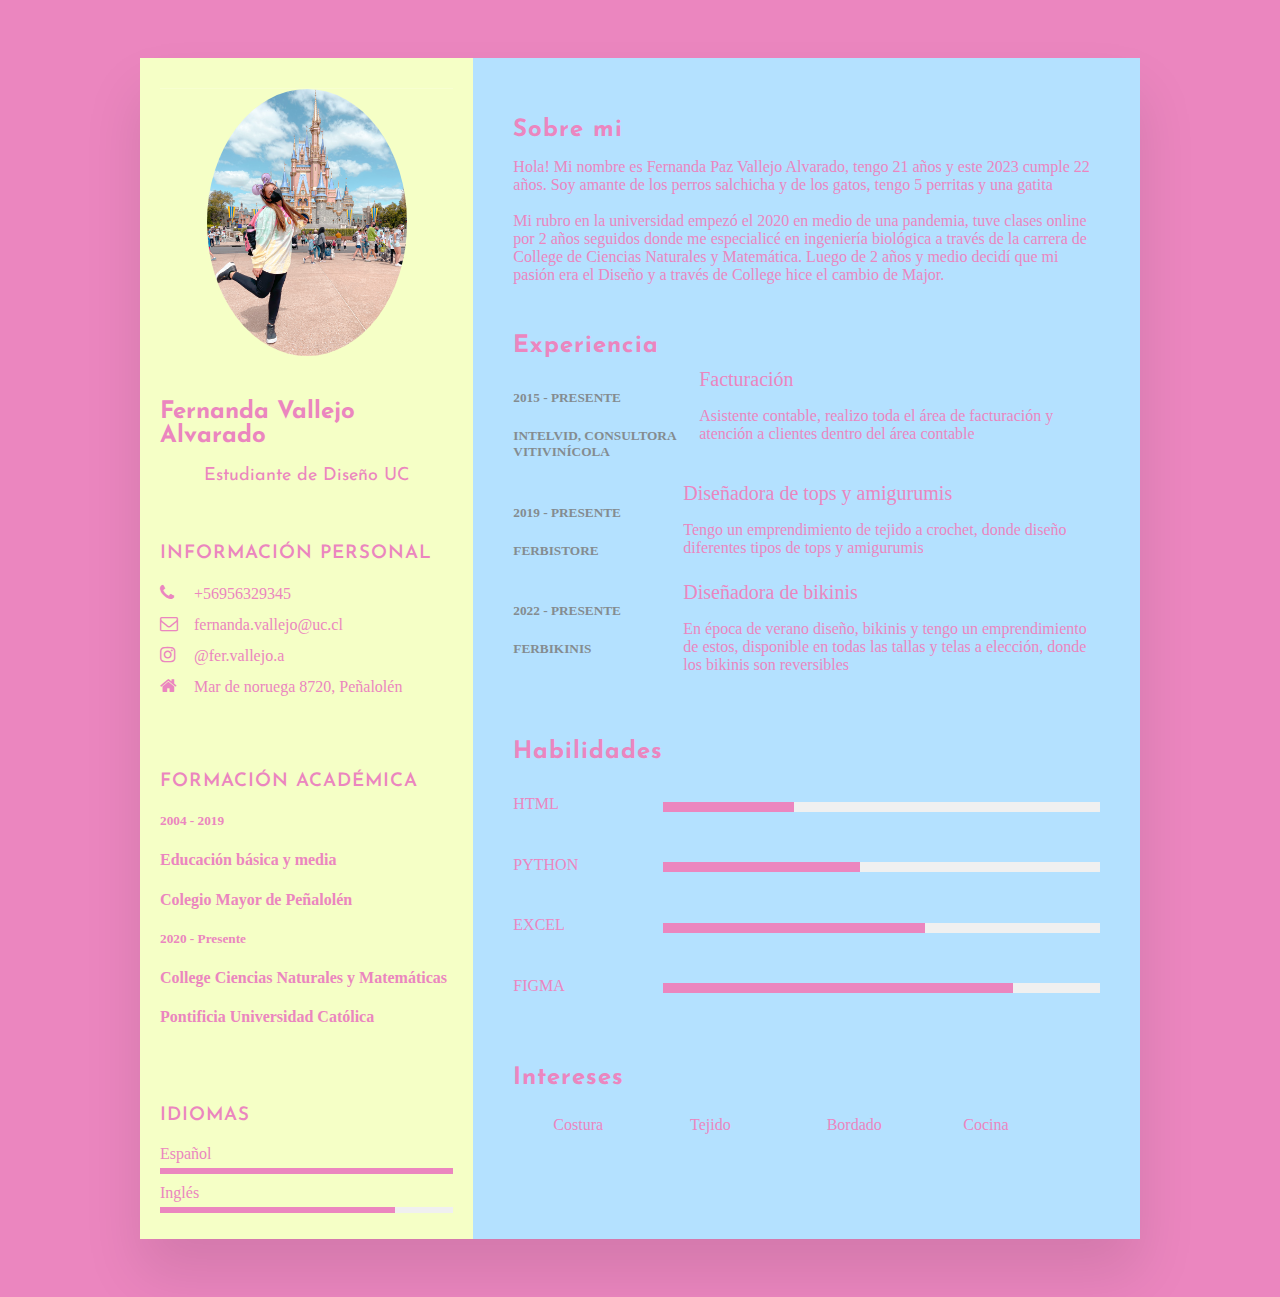
==== index.html @ d12e247d "mi primer commit" ====
<!-- Citas: https://www.youtube.com/watch?v=hnjHCmaUVPg
    https://blog.hubspot.com/website/comment-out-in-html#:~:text=To%20leave%20a%20comment%20in,to%20ignore%20anything%20between%20them.
    https://fonts.google.com/specimen/Coming+Soon?query=open
    https://fontawesome.com/v4/icons/
    https://cdnjs.com/libraries/font-awesome -->


<!DOCTYPE html>
<html>

<head>
    <meta charset="utf-8">
    <meta name="viewport" content="width=device-width, initial-scale=1">
    <title>¿Quién soy?</title>
    <link rel="stylesheet" type="text/css" href="./style.css">
    <link rel="stylesheet" href="https://cdnjs.cloudflare.com/ajax/libs/font-awesome/4.7.0/css/font-awesome.css" integrity="sha512-5A8nwdMOWrSz20fDsjczgUidUBR8liPYU+WymTZP1lmY9G6Oc7HlZv156XqnsgNUzTyMefFTcsFH/tnJE/+xBg==" crossorigin="anonymous" referrerpolicy="no-referrer" />
</head>

<body class="font_texts">
    <div class="container">
        <div class="left_side">
            <div class="profileText"></div>
            <div class="imgBx">
                <img class="photo" src="imagenes/Ferbi.jpeg">
            </div>
            <h2 class="font_titles">Fernanda Vallejo Alvarado</h2>
            <div class="subtitle">
                <span class="font_titles">Estudiante de Diseño UC</span>
            </div>
            <div class="contactInfo">
                <h3 class="font_titles title">Información personal</h3>
                <ul>
                    <li>
                        <span class="icon"><i class="fa fa-phone" aria-hidden="true"></i></span>
                        <span class="text">+56956329345</span>
                    </li>
                    <li>
                        <span class="icon"><i class="fa fa-envelope-o" aria-hidden="true"></i></span>
                        <span class="text">fernanda.vallejo@uc.cl</span>
                    </li>
                    <li>
                        <span class="icon"><i class="fa fa-instagram" aria-hidden="true"></i></span>
                        <span class="text">@fer.vallejo.a</span>
                    </li>
                    <li>
                        <span class="icon"><i class="fa fa-home" aria-hidden="true"></i></span>
                        <span class="text">Mar de noruega 8720, Peñalolén</span>
                    </li>
                </ul>
            </div>
            <div class="contactInfo education">
                <h3 class="font_titles title">Formación Académica</h3>
                <ul>
                    <li>
                        <h5>2004 - 2019</h5>
                        <h4>Educación básica y media</h4>
                        <h4>Colegio Mayor de Peñalolén</h4>
                    </li>
                    <li>
                        <h5>2020 - Presente</h5>
                        <h4>College Ciencias Naturales y Matemáticas</h4>
                        <h4>Pontificia Universidad Católica</h4>
                    </li>
                </ul>
            </div>
            <div class="contactInfo">
                <div class="language">
                    <h3 class="font_titles title">Idiomas</h3>
                    <ul>
                        <li>
                            <span class="text">Español</span>
                            <span class="percent">
                                <div style="width: 100%;"></div>
                            </span>
                        </li>
                        <li>
                            <span class="text">Inglés</span>
                            <span class="percent">
                                <div style="width: 80%;"></div>
                            </span>
                        </li>
                    </ul>
                </div>
            </div>
        </div>
        <div class="right_side">
            <div class="about">
                <h2 class="font_titles title2">Sobre mi</h2>
                <p>Hola! Mi nombre es Fernanda Paz Vallejo Alvarado, tengo 21 años y este 2023 cumple 22 años. Soy amante de los perros salchicha y de los gatos, tengo 5 perritas y una gatita<br></br>Mi rubro en la universidad empezó el 2020 en medio de una pandemia, tuve clases online por 2 años seguidos donde me especialicé en ingeniería biológica a través de la carrera de College de Ciencias Naturales y Matemática. Luego de 2 años y medio decidí que mi pasión era el Diseño y a través de College hice el cambio de Major.</p>
            </div>
            <div class="about">
                <h2 class="font_titles title2">Experiencia</h2>
                <div class="box">
                    <div class="year_company">
                        <h5> 2015 - presente </h5>
                        <h5>Intelvid, Consultora Vitivinícola</h5>
                    </div>
                    <div class="text">
                        <span class="design_title">Facturación</span>
                        <p>Asistente contable, realizo toda el área de facturación y atención a clientes dentro del área contable</p>
                    </div>
                </div>
                <div class="box">
                    <div class="year_company">
                        <h5> 2019 - presente </h5>
                        <h5>Ferbistore</h5>
                    </div>
                    <div class="text">
                        <span class="design_title">Diseñadora de tops y amigurumis</span>
                        <p>Tengo un emprendimiento de tejido a crochet, donde diseño diferentes tipos de tops y amigurumis</p>
                    </div>
                </div>
                <div class="box">
                    <div class="year_company">
                        <h5> 2022 - presente </h5>
                        <h5>Ferbikinis</h5>
                    </div>
                    <div class="text">
                        <span class="design_title">Diseñadora de bikinis</span>
                        <p>En época de verano diseño, bikinis y tengo un emprendimiento de estos, disponible en todas las tallas y telas a elección, donde los bikinis son reversibles</p>
                    </div>
                </div>
            </div>
            <div class="about skills">
                <h2 class="font_titles title2">Habilidades</h2>
                <div class="box">
                    <h4>HTML</h4>
                    <div class="percent">
                        <div style="width: 30%;"></div>
                    </div>
                </div>
                <div class="box">
                    <h4>Python</h4>
                    <div class="percent">
                        <div style="width: 45%;"></div>
                    </div>
                </div>
                <div class="box">
                    <h4>Excel</h4>
                    <div class="percent">
                        <div style="width: 60%;"></div>
                    </div>
                </div>
                <div class="box">
                    <h4>Figma</h4>
                    <div class="percent">
                        <div style="width: 80%;"></div>
                    </div>
                </div>
            </div>
            <div class="about interest">
                <h2 class="font_titles title2">Intereses</h2>
                <ul>
                    <li>Costura</li>
                    <li>Tejido</li>
                    <li>Bordado</li>
                    <li>Cocina</li>
                </ul>
            </div>
        </div>
    </div>
</body>

</html>
---- style.css ----
@import url('https://fonts.googleapis.com/css2?family=Coming+Soon&family=Josefin+Sans&display=swap');


.about {
    margin-bottom: 50px;
}

.about .box {
    display: flex;
    flex-direction: row;
    margin: 20 px 0;
}

.about .box .year_company {
    min-width: 150px;
    margin-right: 20px;
}

.about .box .year_company h4 {
    text-transform: uppercase;
    color: #848c90;
    font-size: 16px;
}

.about .box .year_company h5 {
    text-transform: uppercase;
    color: #848c90;
    font-weight: 600;
}

.about:last-child {
    margin-bottom: 0;
}


body {

    background-color: #EB86BF;
    display: flex;
    justify-content: center;
    align-items: center;
    min-height: 100vh;
}


.contactInfo {
    padding-top: 40px;
    color:#EB86BF
}

.contactInfo ul {
    padding-left: 0;
}

.contactInfo ul {
    position: relative;
}

.contactInfo ul li {
    position: relative;
    list-style: none;
    margin: 10px 0;
    cursor: pointer;
}

.contactInfo ul li .icon {
    display: inline-block;
    width: 30px;
    font-size: 18px;
    color: #EB86BF;
}

.contactInfo ul li span {
    color: #EB86BF;
    font-weight: 300;
}

.contactInfo .education li {
    margin-bottom: 15px;
}

.contactInfo .education h5 {
    color: #EB86BF;
    font-weight: 500;
}

.contactInfo .education h4:nth-child(2) {
    color: #EB86BF;
    font-weight: 500;
}

.contactInfo .education h4 {
    color: #EB86BF;
    font-weight: 300;
}

.contactInfo .language .percent {
    position: relative;
    width: 100%;
    height: 6px;
    background: #f0f0f0;
    display: block;
    margin-top: 5px;
}

.contactInfo .language .percent div {
    position: absolute;
    top: 0;
    left: 0;
    height: 100%;
    background: #EB86BF;
}

.container {

    position: relative;
    width: 100%;
    max-width: 1000px;
    min-height: 1000px;
    background: #f5ffc6;
    margin: 50px;
    display: grid;
    grid-template-columns: 1fr 2fr;
    box-shadow: 0 35px 55px rgba(0, 0, 0, 0.1);

}

.container .left_side {

    position: relative;
    background: #f5ffc6;
    padding: 10px 20px;

}

.container .right_side {

    position: relative;
    background: #b4e1ff;
    padding: 40px;
}

.design_title {
    font-size: 20px;
    color: #EB86BF;
}

.font_titles {
    box-sizing: border-box;
    font-family: 'Josefin Sans', sans-serif;
    color: #EB86BF;
}

.font_texts {
    font-family: 'Coming Soon', cursive;
}


.imgBx {
    text-align: center;
    padding-bottom: 20px;
}

.interest ul {
    display: grid;
    grid-template-columns: repeat(4, 1fr);
}

.interest ul li {
    list-style: none;
    color: #EB86BF;
    font-weight: 500;
    margin: 10px 0;

}




p {
    color: #EB86BF;
}


.photo {
    width: 200px;
    border-radius: 50%;
}

.profileText {
    position: relative;
    display: flex;
    flex-direction: column;
    align-items: center;
    padding-bottom: 20px;
    border-bottom: 1px solid rgba(255, 255, 255, 0.2);
}


.skills .box {
    position: relative;
    width: 100%;
    display: grid;
    grid-template-columns: 150px 1fr;
    justify-content: center;
    align-items: center;
}

.skills .box h4 {
    text-transform: uppercase;
    color: #EB86BF;
    font-weight: 500;
}

.skills .box .percent {
    position: relative;
    width: 100%;
    height: 10px;
    background: #f0f0f0;
    display: block;
    margin-top: 5px;
}


.skills .box .percent div {
    position: absolute;
    top: 0;
    left: 0;
    height: 100%;
    background: #EB86BF;

}

.subtitle {
    font-size: 18px;
    display: flex;
    align-items: center;
    justify-content: center;
}


.title {
    color: #EB86BF;
    text-transform: uppercase;
    font-weight: 600;
    letter-spacing: 1px;
    margin-bottom: 20px;
}

.title2 {
    color: #EB86BF;
    text.transform: uppercase;
    letter-spacing: 1px;
    margin-bottom: 10px;
}



@media (max-width:1000px) {
    .container {
        margin: 10px;
        grid-template-columns: repeat(1, 1fr);
    }

    .interest ul {
        grid-template-columns: repeat(2, 1fr);
    }
}


@media(max-width:600px) {
    .about .box {
        flex-direction: column;
    }

    .about .box .year_company {
        margin-bottom: 5px;
    }

    .interest ul {
        grid-template-columns: repeat(1, 1fr);
    }

    .skills .box {
        grid-template-columns: repeat(1, 1fr);
    }
}
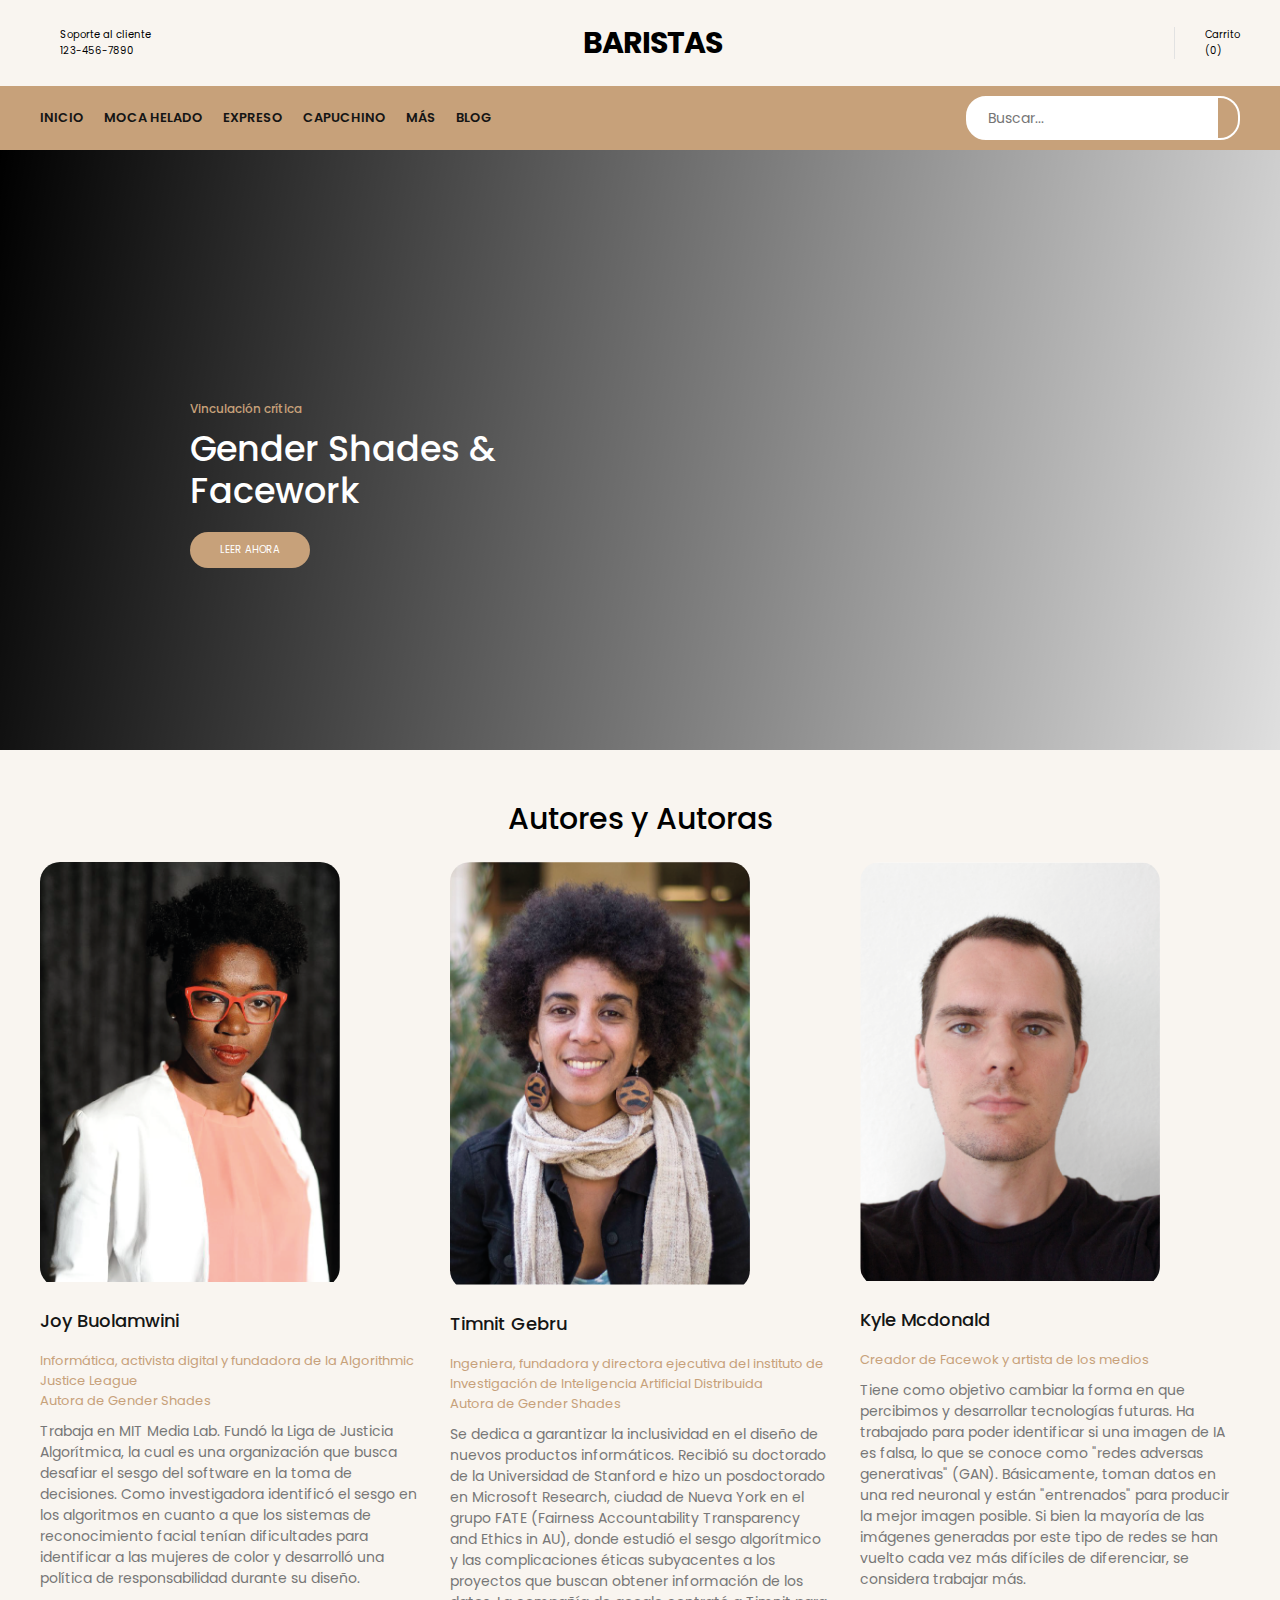
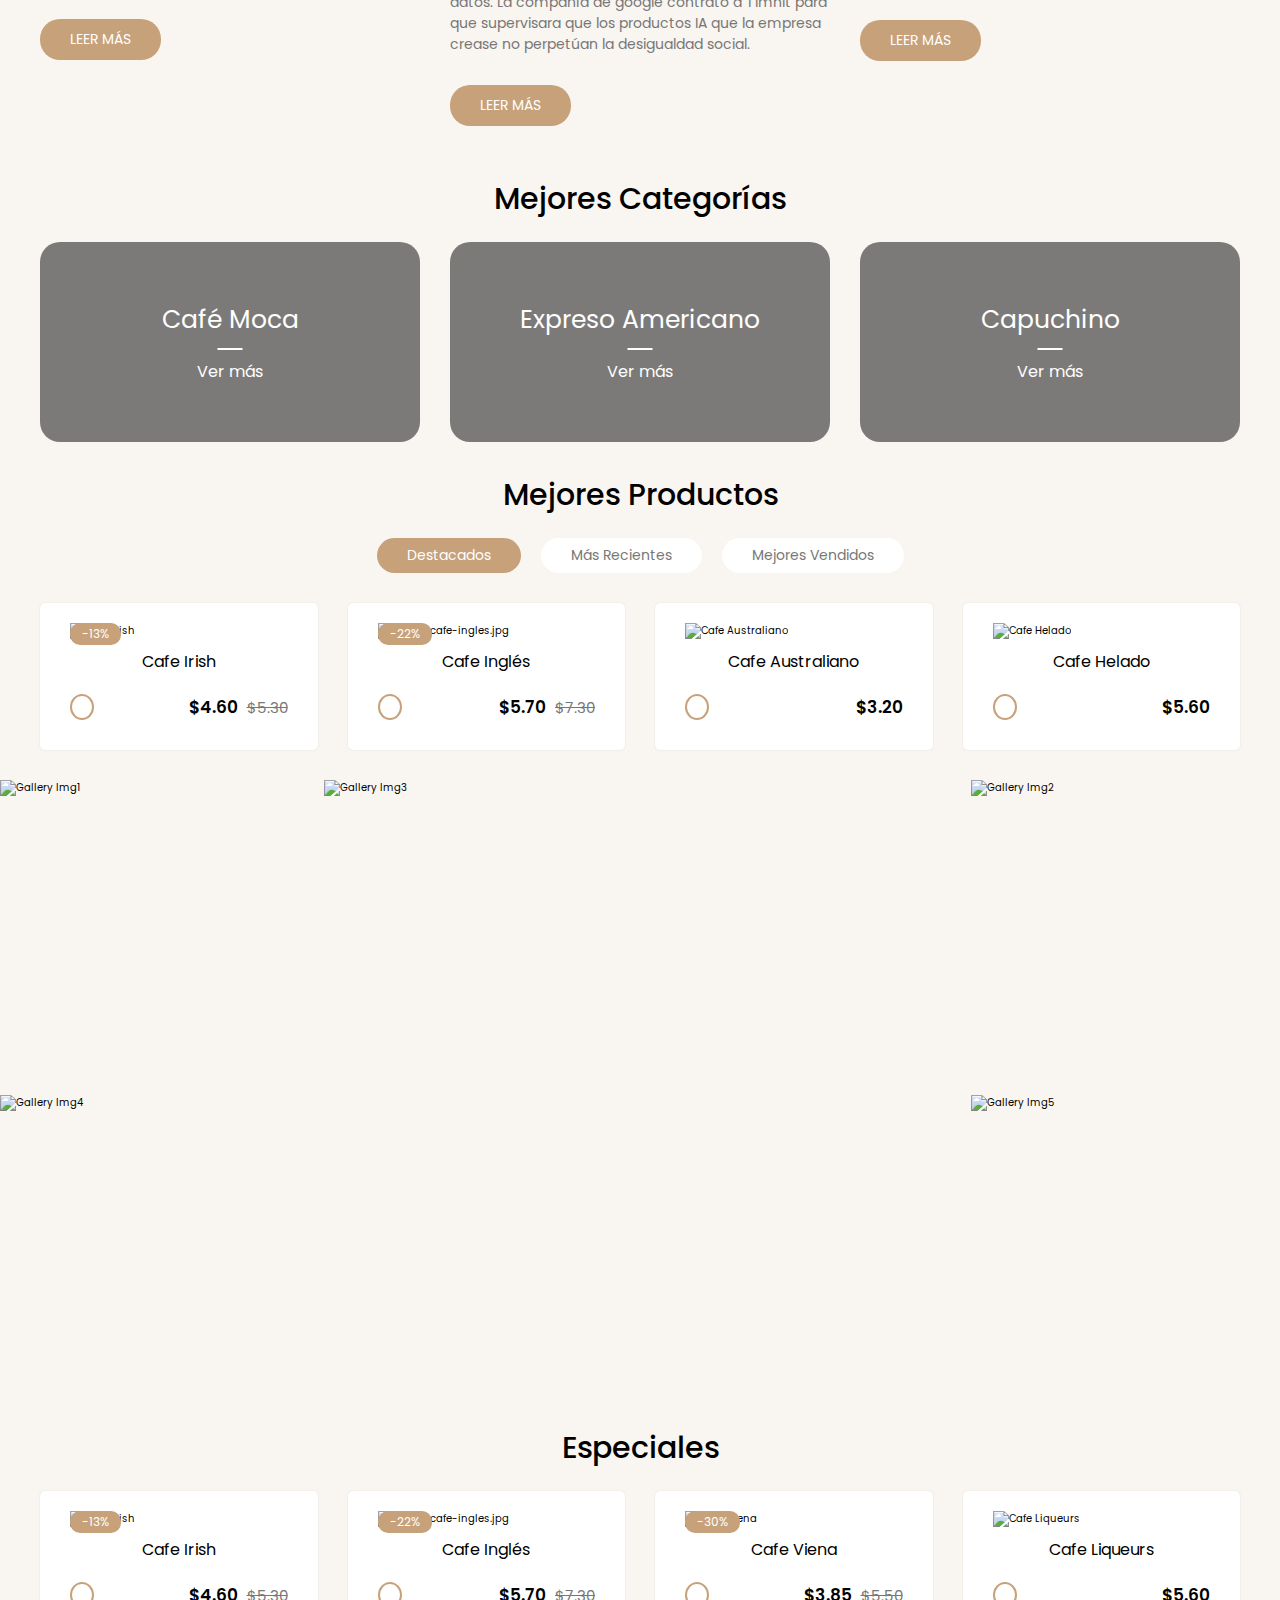
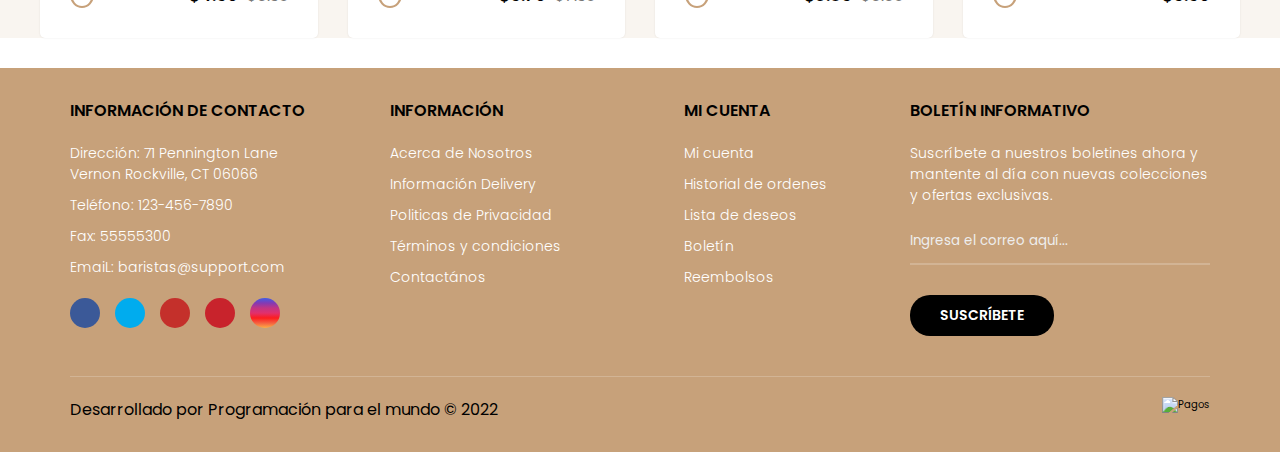
==== commit 6b54067c: "Cambios en el main y agregamos autores y autoras" ====
--- a/index.html
+++ b/index.html
@@ -1,164 +1,555 @@
-<!-- Citas: https://www.youtube.com/watch?v=hnjHCmaUVPg
-    https://blog.hubspot.com/website/comment-out-in-html#:~:text=To%20leave%20a%20comment%20in,to%20ignore%20anything%20between%20them.
-    https://fonts.google.com/specimen/Coming+Soon?query=open
-    https://fontawesome.com/v4/icons/
-    https://cdnjs.com/libraries/font-awesome -->
-
-
 <!DOCTYPE html>
-<html>
-
-<head>
-    <meta charset="utf-8">
-    <meta name="viewport" content="width=device-width, initial-scale=1">
-    <title>¿Quién soy?</title>
-    <link rel="stylesheet" type="text/css" href="./style.css">
-    <link rel="stylesheet" href="https://cdnjs.cloudflare.com/ajax/libs/font-awesome/4.7.0/css/font-awesome.css" integrity="sha512-5A8nwdMOWrSz20fDsjczgUidUBR8liPYU+WymTZP1lmY9G6Oc7HlZv156XqnsgNUzTyMefFTcsFH/tnJE/+xBg==" crossorigin="anonymous" referrerpolicy="no-referrer" />
-</head>
-
-<body class="font_texts">
-    <div class="container">
-        <div class="left_side">
-            <div class="profileText"></div>
-            <div class="imgBx">
-                <img class="photo" src="imagenes/Ferbi.jpeg">
-            </div>
-            <h2 class="font_titles">Fernanda Vallejo Alvarado</h2>
-            <div class="subtitle">
-                <span class="font_titles">Estudiante de Diseño UC</span>
-            </div>
-            <div class="contactInfo">
-                <h3 class="font_titles title">Información personal</h3>
-                <ul>
-                    <li>
-                        <span class="icon"><i class="fa fa-phone" aria-hidden="true"></i></span>
-                        <span class="text">+56956329345</span>
-                    </li>
-                    <li>
-                        <span class="icon"><i class="fa fa-envelope-o" aria-hidden="true"></i></span>
-                        <span class="text">fernanda.vallejo@uc.cl</span>
-                    </li>
-                    <li>
-                        <span class="icon"><i class="fa fa-instagram" aria-hidden="true"></i></span>
-                        <span class="text">@fer.vallejo.a</span>
-                    </li>
-                    <li>
-                        <span class="icon"><i class="fa fa-home" aria-hidden="true"></i></span>
-                        <span class="text">Mar de noruega 8720, Peñalolén</span>
-                    </li>
-                </ul>
-            </div>
-            <div class="contactInfo education">
-                <h3 class="font_titles title">Formación Académica</h3>
-                <ul>
-                    <li>
-                        <h5>2004 - 2019</h5>
-                        <h4>Educación básica y media</h4>
-                        <h4>Colegio Mayor de Peñalolén</h4>
-                    </li>
-                    <li>
-                        <h5>2020 - Presente</h5>
-                        <h4>College Ciencias Naturales y Matemáticas</h4>
-                        <h4>Pontificia Universidad Católica</h4>
-                    </li>
-                </ul>
-            </div>
-            <div class="contactInfo">
-                <div class="language">
-                    <h3 class="font_titles title">Idiomas</h3>
-                    <ul>
-                        <li>
-                            <span class="text">Español</span>
-                            <span class="percent">
-                                <div style="width: 100%;"></div>
-                            </span>
-                        </li>
-                        <li>
-                            <span class="text">Inglés</span>
-                            <span class="percent">
-                                <div style="width: 80%;"></div>
-                            </span>
-                        </li>
-                    </ul>
-                </div>
-            </div>
-        </div>
-        <div class="right_side">
-            <div class="about">
-                <h2 class="font_titles title2">Sobre mi</h2>
-                <p>Hola! Mi nombre es Fernanda Paz Vallejo Alvarado, tengo 21 años y este 2023 cumple 22 años. Soy amante de los perros salchicha y de los gatos, tengo 5 perritas y una gatita<br></br>Mi rubro en la universidad empezó el 2020 en medio de una pandemia, tuve clases online por 2 años seguidos donde me especialicé en ingeniería biológica a través de la carrera de College de Ciencias Naturales y Matemática. Luego de 2 años y medio decidí que mi pasión era el Diseño y a través de College hice el cambio de Major.</p>
-            </div>
-            <div class="about">
-                <h2 class="font_titles title2">Experiencia</h2>
-                <div class="box">
-                    <div class="year_company">
-                        <h5> 2015 - presente </h5>
-                        <h5>Intelvid, Consultora Vitivinícola</h5>
-                    </div>
-                    <div class="text">
-                        <span class="design_title">Facturación</span>
-                        <p>Asistente contable, realizo toda el área de facturación y atención a clientes dentro del área contable</p>
-                    </div>
-                </div>
-                <div class="box">
-                    <div class="year_company">
-                        <h5> 2019 - presente </h5>
-                        <h5>Ferbistore</h5>
-                    </div>
-                    <div class="text">
-                        <span class="design_title">Diseñadora de tops y amigurumis</span>
-                        <p>Tengo un emprendimiento de tejido a crochet, donde diseño diferentes tipos de tops y amigurumis</p>
-                    </div>
-                </div>
-                <div class="box">
-                    <div class="year_company">
-                        <h5> 2022 - presente </h5>
-                        <h5>Ferbikinis</h5>
-                    </div>
-                    <div class="text">
-                        <span class="design_title">Diseñadora de bikinis</span>
-                        <p>En época de verano diseño, bikinis y tengo un emprendimiento de estos, disponible en todas las tallas y telas a elección, donde los bikinis son reversibles</p>
-                    </div>
-                </div>
-            </div>
-            <div class="about skills">
-                <h2 class="font_titles title2">Habilidades</h2>
-                <div class="box">
-                    <h4>HTML</h4>
-                    <div class="percent">
-                        <div style="width: 30%;"></div>
-                    </div>
-                </div>
-                <div class="box">
-                    <h4>Python</h4>
-                    <div class="percent">
-                        <div style="width: 45%;"></div>
-                    </div>
-                </div>
-                <div class="box">
-                    <h4>Excel</h4>
-                    <div class="percent">
-                        <div style="width: 60%;"></div>
-                    </div>
-                </div>
-                <div class="box">
-                    <h4>Figma</h4>
-                    <div class="percent">
-                        <div style="width: 80%;"></div>
-                    </div>
-                </div>
-            </div>
-            <div class="about interest">
-                <h2 class="font_titles title2">Intereses</h2>
-                <ul>
-                    <li>Costura</li>
-                    <li>Tejido</li>
-                    <li>Bordado</li>
-                    <li>Cocina</li>
-                </ul>
-            </div>
-        </div>
-    </div>
-</body>
-
+<html lang="en">
+	<head>
+		<meta charset="UTF-8" />
+		<meta http-equiv="X-UA-Compatible" content="IE=edge" />
+		<meta
+			name="viewport"
+			content="width=device-width, initial-scale=1.0"
+		/>
+		<title>Grupo 5</title>
+		<link rel="stylesheet" href="styles.css" />
+	</head>
+	<body>
+		<header>
+			<div class="container-hero">
+				<div class="container hero">
+					<div class="customer-support">
+						<i class="fa-solid fa-headset"></i>
+						<div class="content-customer-support">
+							<span class="text">Soporte al cliente</span>
+							<span class="number">123-456-7890</span>
+						</div>
+					</div>
+
+					<div class="container-logo">
+						<i class="fa-solid fa-mug-hot"></i>
+						<h1 class="logo"><a href="/">Baristas</a></h1>
+					</div>
+
+					<div class="container-user">
+						<i class="fa-solid fa-user"></i>
+						<i class="fa-solid fa-basket-shopping"></i>
+						<div class="content-shopping-cart">
+							<span class="text">Carrito</span>
+							<span class="number">(0)</span>
+						</div>
+					</div>
+				</div>
+			</div>
+
+			<div class="container-navbar">
+				<nav class="navbar container">
+					<i class="fa-solid fa-bars"></i>
+					<ul class="menu">
+						<li><a href="#">Inicio</a></li>
+						<li><a href="#">Moca Helado</a></li>
+						<li><a href="#">Expreso</a></li>
+						<li><a href="#">Capuchino</a></li>
+						<li><a href="#">Más</a></li>
+						<li><a href="#">Blog</a></li>
+					</ul>
+
+					<form class="search-form">
+						<input type="search" placeholder="Buscar..." />
+						<button class="btn-search">
+							<i class="fa-solid fa-magnifying-glass"></i>
+						</button>
+					</form>
+				</nav>
+			</div>
+		</header>
+
+		<section class="banner">
+			<div class="content-banner">
+				<p>Vinculación crítica</p>
+				<h2>Gender Shades & <br />Facework</h2>
+				<a href="#VC">Leer ahora</a>
+			</div>
+		</section>
+
+		<main class="main-content">
+<section class="container blogs">
+				<h1 class="heading-1"></br>Autores y Autoras</h1>
+
+				<div class="container-blogs">
+					<div class="card-blog">
+						<div class="container-img">
+							<img src="img/Joy.png" alt="Imagen Blog 1" />
+							<div class="button-group-blog">
+								<span>
+									<i class="fa-solid fa-magnifying-glass"></i>
+								</span>
+								<span>
+									<i class="fa-solid fa-link"></i>
+								</span>
+							</div>
+						</div>
+						<div class="content-blog">
+							<h3>Joy Buolamwini</h3>
+							<span>Informática, activista digital y fundadora de la Algorithmic Justice League<br /> Autora de Gender Shades</span>
+							<p>
+								Trabaja en MIT Media Lab. Fundó la Liga de Justicia Algorítmica, la cual es una organización que busca desafiar el sesgo del software en la toma de decisiones. Como investigadora identificó el sesgo en los algoritmos en cuanto a que los sistemas de reconocimiento facial tenían dificultades para identificar a las mujeres de color y desarrolló una política de responsabilidad durante su diseño. 
+
+							</p>
+							<div class="btn-read-more">Leer más</div>
+						</div>
+					</div>
+					<div class="card-blog">
+						<div class="container-img">
+							<img src="img/Timnit.png" alt="Imagen Blog 2" />
+							<div class="button-group-blog">
+								<span>
+									<i class="fa-solid fa-magnifying-glass"></i>
+								</span>
+								<span>
+									<i class="fa-solid fa-link"></i>
+								</span>
+							</div>
+						</div>
+						<div class="content-blog">
+							<h3>Timnit Gebru</h3>
+							<span>Ingeniera, fundadora y directora ejecutiva del instituto de Investigación de Inteligencia Artificial Distribuida<br /> Autora de Gender Shades</span>
+							<p>
+								Se dedica a garantizar la inclusividad en el diseño de nuevos productos informáticos.
+
+								Recibió su doctorado de la Universidad de Stanford e hizo un posdoctorado en Microsoft  Research, ciudad de Nueva York en el grupo FATE (Fairness Accountability Transparency and Ethics in AU), donde estudió el sesgo algorítmico y las complicaciones éticas subyacentes a los proyectos que buscan obtener información de los datos.
+								La compañía de google contrató a Timnit para que supervisara que los productos IA que la empresa crease no perpetúan la desigualdad social.
+
+							</p>
+							<div class="btn-read-more">Leer más</div>
+						</div>
+					</div>
+					<div class="card-blog">
+						<div class="container-img">
+							<img src="img/kyle.png" alt="Imagen Blog 3" />
+							<div class="button-group-blog">
+								<span>
+									<i class="fa-solid fa-magnifying-glass"></i>
+								</span>
+								<span>
+									<i class="fa-solid fa-link"></i>
+								</span>
+							</div>
+						</div>
+						<div class="content-blog">
+							<h3>Kyle Mcdonald</h3>
+							<span>Creador de Facewok y artista de los medios</span>
+							<p> Tiene como objetivo cambiar la forma en que percibimos y desarrollar tecnologías futuras. Ha trabajado para poder identificar si una imagen de IA es falsa, lo que se conoce como "redes adversas generativas" (GAN). Básicamente, toman datos en una red neuronal y están "entrenados" para producir la mejor imagen posible. Si bien la mayoría de las imágenes generadas por este tipo de redes se han vuelto cada vez más difíciles de diferenciar, se considera trabajar más.
+							</p>
+							<div class="btn-read-more">Leer más</div>
+						</div>
+					</div>
+				</div>
+			</section>
+			<section class="container top-categories">
+				<h1 class="heading-1">Mejores Categorías</h1>
+				<div class="container-categories">
+					<div class="card-category category-moca">
+						<p>Café moca</p>
+						<span>Ver más</span>
+					</div>
+					<div class="card-category category-expreso">
+						<p>Expreso Americano</p>
+						<span>Ver más</span>
+					</div>
+					<div class="card-category category-capuchino">
+						<p>Capuchino</p>
+						<span>Ver más</span>
+					</div>
+				</div>
+			</section>
+
+			<section class="container top-products">
+				<h1 class="heading-1">Mejores Productos</h1>
+
+				<div class="container-options">
+					<span class="active">Destacados</span>
+					<span>Más recientes</span>
+					<span>Mejores Vendidos</span>
+				</div>
+
+				<div class="container-products">
+					<!-- Producto 1 -->
+					<div class="card-product">
+						<div class="container-img">
+							<img src="img/cafe-irish.jpg" alt="Cafe Irish" />
+							<span class="discount">-13%</span>
+							<div class="button-group">
+								<span>
+									<i class="fa-regular fa-eye"></i>
+								</span>
+								<span>
+									<i class="fa-regular fa-heart"></i>
+								</span>
+								<span>
+									<i class="fa-solid fa-code-compare"></i>
+								</span>
+							</div>
+						</div>
+						<div class="content-card-product">
+							<div class="stars">
+								<i class="fa-solid fa-star"></i>
+								<i class="fa-solid fa-star"></i>
+								<i class="fa-solid fa-star"></i>
+								<i class="fa-solid fa-star"></i>
+								<i class="fa-regular fa-star"></i>
+							</div>
+							<h3>Cafe Irish</h3>
+							<span class="add-cart">
+								<i class="fa-solid fa-basket-shopping"></i>
+							</span>
+							<p class="price">$4.60 <span>$5.30</span></p>
+						</div>
+					</div>
+					<!-- Producto 2 -->
+					<div class="card-product">
+						<div class="container-img">
+							<img
+								src="img/cafe-ingles.jpg"
+								alt="Cafe incafe-ingles.jpg"
+							/>
+							<span class="discount">-22%</span>
+							<div class="button-group">
+								<span>
+									<i class="fa-regular fa-eye"></i>
+								</span>
+								<span>
+									<i class="fa-regular fa-heart"></i>
+								</span>
+								<span>
+									<i class="fa-solid fa-code-compare"></i>
+								</span>
+							</div>
+						</div>
+						<div class="content-card-product">
+							<div class="stars">
+								<i class="fa-solid fa-star"></i>
+								<i class="fa-solid fa-star"></i>
+								<i class="fa-solid fa-star"></i>
+								<i class="fa-regular fa-star"></i>
+								<i class="fa-regular fa-star"></i>
+							</div>
+							<h3>Cafe Inglés</h3>
+							<span class="add-cart">
+								<i class="fa-solid fa-basket-shopping"></i>
+							</span>
+							<p class="price">$5.70 <span>$7.30</span></p>
+						</div>
+					</div>
+					<!--  -->
+					<div class="card-product">
+						<div class="container-img">
+							<img
+								src="img/cafe-australiano.jpg"
+								alt="Cafe Australiano"
+							/>
+							<div class="button-group">
+								<span>
+									<i class="fa-regular fa-eye"></i>
+								</span>
+								<span>
+									<i class="fa-regular fa-heart"></i>
+								</span>
+								<span>
+									<i class="fa-solid fa-code-compare"></i>
+								</span>
+							</div>
+						</div>
+						<div class="content-card-product">
+							<div class="stars">
+								<i class="fa-solid fa-star"></i>
+								<i class="fa-solid fa-star"></i>
+								<i class="fa-solid fa-star"></i>
+								<i class="fa-solid fa-star"></i>
+								<i class="fa-solid fa-star"></i>
+							</div>
+							<h3>Cafe Australiano</h3>
+							<span class="add-cart">
+								<i class="fa-solid fa-basket-shopping"></i>
+							</span>
+							<p class="price">$3.20</p>
+						</div>
+					</div>
+					<!--  -->
+					<div class="card-product">
+						<div class="container-img">
+							<img src="img/cafe-helado.jpg" alt="Cafe Helado" />
+							<div class="button-group">
+								<span>
+									<i class="fa-regular fa-eye"></i>
+								</span>
+								<span>
+									<i class="fa-regular fa-heart"></i>
+								</span>
+								<span>
+									<i class="fa-solid fa-code-compare"></i>
+								</span>
+							</div>
+						</div>
+						<div class="content-card-product">
+							<div class="stars">
+								<i class="fa-solid fa-star"></i>
+								<i class="fa-solid fa-star"></i>
+								<i class="fa-solid fa-star"></i>
+								<i class="fa-solid fa-star"></i>
+								<i class="fa-regular fa-star"></i>
+							</div>
+							<h3>Cafe Helado</h3>
+							<span class="add-cart">
+								<i class="fa-solid fa-basket-shopping"></i>
+							</span>
+							<p class="price">$5.60</p>
+						</div>
+					</div>
+				</div>
+			</section>
+
+			<section class="gallery">
+				<img
+					src="img/gallery1.jpg"
+					alt="Gallery Img1"
+					class="gallery-img-1"
+				/><img
+					src="img/gallery2.jpg"
+					alt="Gallery Img2"
+					class="gallery-img-2"
+				/><img
+					src="img/gallery3.jpg"
+					alt="Gallery Img3"
+					class="gallery-img-3"
+				/><img
+					src="img/gallery4.jpg"
+					alt="Gallery Img4"
+					class="gallery-img-4"
+				/><img
+					src="img/gallery5.jpg"
+					alt="Gallery Img5"
+					class="gallery-img-5"
+				/>
+			</section>
+
+			<section class="container specials">
+				<h1 class="heading-1">Especiales</h1>
+
+				<div class="container-products">
+					<!-- Producto 1 -->
+					<div class="card-product">
+						<div class="container-img">
+							<img src="img/cafe-irish.jpg" alt="Cafe Irish" />
+							<span class="discount">-13%</span>
+							<div class="button-group">
+								<span>
+									<i class="fa-regular fa-eye"></i>
+								</span>
+								<span>
+									<i class="fa-regular fa-heart"></i>
+								</span>
+								<span>
+									<i class="fa-solid fa-code-compare"></i>
+								</span>
+							</div>
+						</div>
+						<div class="content-card-product">
+							<div class="stars">
+								<i class="fa-solid fa-star"></i>
+								<i class="fa-solid fa-star"></i>
+								<i class="fa-solid fa-star"></i>
+								<i class="fa-solid fa-star"></i>
+								<i class="fa-regular fa-star"></i>
+							</div>
+							<h3>Cafe Irish</h3>
+							<span class="add-cart">
+								<i class="fa-solid fa-basket-shopping"></i>
+							</span>
+							<p class="price">$4.60 <span>$5.30</span></p>
+						</div>
+					</div>
+					<!-- Producto 2 -->
+					<div class="card-product">
+						<div class="container-img">
+							<img
+								src="img/cafe-ingles.jpg"
+								alt="Cafe incafe-ingles.jpg"
+							/>
+							<span class="discount">-22%</span>
+							<div class="button-group">
+								<span>
+									<i class="fa-regular fa-eye"></i>
+								</span>
+								<span>
+									<i class="fa-regular fa-heart"></i>
+								</span>
+								<span>
+									<i class="fa-solid fa-code-compare"></i>
+								</span>
+							</div>
+						</div>
+						<div class="content-card-product">
+							<div class="stars">
+								<i class="fa-solid fa-star"></i>
+								<i class="fa-solid fa-star"></i>
+								<i class="fa-solid fa-star"></i>
+								<i class="fa-regular fa-star"></i>
+								<i class="fa-regular fa-star"></i>
+							</div>
+							<h3>Cafe Inglés</h3>
+							<span class="add-cart">
+								<i class="fa-solid fa-basket-shopping"></i>
+							</span>
+							<p class="price">$5.70 <span>$7.30</span></p>
+						</div>
+					</div>
+					<!--  -->
+					<div class="card-product">
+						<div class="container-img">
+							<img src="img/cafe-viena.jpg" alt="Cafe Viena" />
+							<span class="discount">-30%</span>
+							<div class="button-group">
+								<span>
+									<i class="fa-regular fa-eye"></i>
+								</span>
+								<span>
+									<i class="fa-regular fa-heart"></i>
+								</span>
+								<span>
+									<i class="fa-solid fa-code-compare"></i>
+								</span>
+							</div>
+						</div>
+						<div class="content-card-product">
+							<div class="stars">
+								<i class="fa-solid fa-star"></i>
+								<i class="fa-solid fa-star"></i>
+								<i class="fa-solid fa-star"></i>
+								<i class="fa-solid fa-star"></i>
+								<i class="fa-solid fa-star"></i>
+							</div>
+							<h3>Cafe Viena</h3>
+							<span class="add-cart">
+								<i class="fa-solid fa-basket-shopping"></i>
+							</span>
+							<p class="price">$3.85 <span>$5.50</span></p>
+						</div>
+					</div>
+					<!--  -->
+					<div class="card-product">
+						<div class="container-img">
+							<img src="img/cafe-liqueurs.jpg" alt="Cafe Liqueurs" />
+							<div class="button-group">
+								<span>
+									<i class="fa-regular fa-eye"></i>
+								</span>
+								<span>
+									<i class="fa-regular fa-heart"></i>
+								</span>
+								<span>
+									<i class="fa-solid fa-code-compare"></i>
+								</span>
+							</div>
+						</div>
+						<div class="content-card-product">
+							<div class="stars">
+								<i class="fa-solid fa-star"></i>
+								<i class="fa-solid fa-star"></i>
+								<i class="fa-solid fa-star"></i>
+								<i class="fa-solid fa-star"></i>
+								<i class="fa-regular fa-star"></i>
+							</div>
+							<h3>Cafe Liqueurs</h3>
+							<span class="add-cart">
+								<i class="fa-solid fa-basket-shopping"></i>
+							</span>
+							<p class="price">$5.60</p>
+						</div>
+					</div>
+				</div>
+			</section>
+		</main>
+
+		<footer class="footer">
+			<div class="container container-footer">
+				<div class="menu-footer">
+					<div class="contact-info">
+						<p class="title-footer">Información de Contacto</p>
+						<ul>
+							<li>
+								Dirección: 71 Pennington Lane Vernon Rockville, CT
+								06066
+							</li>
+							<li>Teléfono: 123-456-7890</li>
+							<li>Fax: 55555300</li>
+							<li>EmaiL: baristas@support.com</li>
+						</ul>
+						<div class="social-icons">
+							<span class="facebook">
+								<i class="fa-brands fa-facebook-f"></i>
+							</span>
+							<span class="twitter">
+								<i class="fa-brands fa-twitter"></i>
+							</span>
+							<span class="youtube">
+								<i class="fa-brands fa-youtube"></i>
+							</span>
+							<span class="pinterest">
+								<i class="fa-brands fa-pinterest-p"></i>
+							</span>
+							<span class="instagram">
+								<i class="fa-brands fa-instagram"></i>
+							</span>
+						</div>
+					</div>
+
+					<div class="information">
+						<p class="title-footer">Información</p>
+						<ul>
+							<li><a href="#">Acerca de Nosotros</a></li>
+							<li><a href="#">Información Delivery</a></li>
+							<li><a href="#">Politicas de Privacidad</a></li>
+							<li><a href="#">Términos y condiciones</a></li>
+							<li><a href="#">Contactános</a></li>
+						</ul>
+					</div>
+
+					<div class="my-account">
+						<p class="title-footer">Mi cuenta</p>
+
+						<ul>
+							<li><a href="#">Mi cuenta</a></li>
+							<li><a href="#">Historial de ordenes</a></li>
+							<li><a href="#">Lista de deseos</a></li>
+							<li><a href="#">Boletín</a></li>
+							<li><a href="#">Reembolsos</a></li>
+						</ul>
+					</div>
+
+					<div class="newsletter">
+						<p class="title-footer">Boletín informativo</p>
+
+						<div class="content">
+							<p>
+								Suscríbete a nuestros boletines ahora y mantente al
+								día con nuevas colecciones y ofertas exclusivas.
+							</p>
+							<input type="email" placeholder="Ingresa el correo aquí...">
+							<button>Suscríbete</button>
+						</div>
+					</div>
+				</div>
+
+				<div class="copyright">
+					<p>
+						Desarrollado por Programación para el mundo &copy; 2022
+					</p>
+
+					<img src="img/payment.png" alt="Pagos">
+				</div>
+			</div>
+		</footer>
+
+		<script
+			src="https://kit.fontawesome.com/81581fb069.js"
+			crossorigin="anonymous"
+		></script>
+	</body>
 </html>--- a/styles.css
+++ b/styles.css
@@ -0,0 +1,1080 @@
+@import url('https://fonts.googleapis.com/css2?family=Poppins:wght@300;400;500;600;700&display=swap');
+
+:root {
+	--primary-color: #c7a17a;
+	--background-color: #f9f5f0;
+	--dark-color: #151515;
+}
+
+html {
+	font-size: 62.5%;
+	font-family: 'Poppins', sans-serif;
+}
+
+* {
+	margin: 0;
+	padding: 0;
+	box-sizing: border-box;
+}
+
+/* ********************************** */
+/*             UTILIDADES             */
+/* ********************************** */
+.container {
+	max-width: 120rem;
+	margin: 0 auto;
+}
+
+.heading-1 {
+	text-align: center;
+	font-weight: 500;
+	font-size: 3rem;
+}
+
+/* ********************************** */
+/*               HEADER               */
+/* ********************************** */
+.container-hero {
+	background-color: var(--background-color);
+}
+
+.hero {
+	display: flex;
+	justify-content: space-between;
+	align-items: center;
+	padding: 2rem 0;
+}
+
+.customer-support {
+	display: flex;
+	align-items: center;
+	gap: 2rem;
+}
+
+.customer-support i {
+	font-size: 3.3rem;
+}
+
+.content-customer-support {
+	display: flex;
+	flex-direction: column;
+}
+
+.container-logo {
+	display: flex;
+	align-items: center;
+	gap: 0.5rem;
+}
+
+.container-logo i {
+	font-size: 3rem;
+}
+
+.container-logo h1 a {
+	text-decoration: none;
+	color: #000;
+	font-size: 3rem;
+	text-transform: uppercase;
+	letter-spacing: -1px;
+}
+
+.container-user {
+	display: flex;
+	gap: 1rem;
+	cursor: pointer;
+}
+
+.container-user .fa-user {
+	font-size: 3rem;
+	color: var(--primary-color);
+	padding-right: 2.5rem;
+	border-right: 1px solid #e2e2e2;
+}
+
+.container-user .fa-basket-shopping {
+	font-size: 3rem;
+	color: var(--primary-color);
+	padding-left: 1rem;
+}
+
+.content-shopping-cart {
+	display: flex;
+	flex-direction: column;
+}
+
+/* ************* NAVBAR ************* */
+.container-navbar {
+	background-color: var(--primary-color);
+}
+
+.navbar {
+	display: flex;
+	justify-content: space-between;
+	align-items: center;
+	padding: 1rem 0;
+}
+
+.navbar .fa-bars {
+	display: none;
+}
+
+.menu {
+	display: flex;
+	gap: 2rem;
+}
+
+.menu li {
+	list-style: none;
+}
+
+.menu a {
+	text-decoration: none;
+	font-size: 1.3rem;
+	color: var(--dark-color);
+	font-weight: 600;
+	text-transform: uppercase;
+	position: relative;
+}
+
+.menu a::after {
+	content: '';
+	width: 1.5rem;
+	height: 1px;
+	background-color: #fff;
+	position: absolute;
+	bottom: -3px;
+	left: 50%;
+	transform: translate(-50%, 50%);
+	opacity: 0;
+	transition: all 0.3s ease;
+}
+
+.menu a:hover::after {
+	opacity: 1;
+}
+
+.menu a:hover {
+	color: #fff;
+}
+
+.search-form {
+	position: relative;
+	display: flex;
+	align-items: center;
+	border: 2px solid #fff;
+	border-radius: 2rem;
+	background-color: #fff;
+	height: 4.4rem;
+	overflow: hidden;
+}
+
+.search-form input {
+	outline: none;
+	font-family: inherit;
+	border: none;
+	width: 25rem;
+	font-size: 1.4rem;
+	padding: 0 2rem;
+	color: #777;
+	cursor: pointer;
+}
+
+.search-form input::-webkit-search-cancel-button {
+	appearance: none;
+}
+
+.search-form .btn-search {
+	border: none;
+	background-color: var(--primary-color);
+	display: flex;
+	align-items: center;
+	justify-content: center;
+	height: 100%;
+	padding: 1rem;
+}
+
+.btn-search i {
+	font-size: 2rem;
+	color: #fff;
+}
+
+/* ********************************** */
+/*               BANNER               */
+/* ********************************** */
+.banner {
+	background-image: linear-gradient(100deg, #000000, #00000020),
+		url('img/banner.jpg');
+	height: 60rem;
+	background-size: cover;
+	background-position: center;
+}
+
+.content-banner {
+	max-width: 90rem;
+	margin: 0 auto;
+	padding: 25rem 0;
+}
+
+.content-banner p {
+	color: var(--primary-color);
+	font-size: 1.2rem;
+	margin-bottom: 1rem;
+	font-weight: 500;
+}
+
+.content-banner h2 {
+	color: #fff;
+	font-size: 3.5rem;
+	font-weight: 500;
+	line-height: 1.2;
+}
+
+.content-banner a {
+	margin-top: 2rem;
+	text-decoration: none;
+	color: #fff;
+	background-color: var(--primary-color);
+	display: inline-block;
+	padding: 1rem 3rem;
+	text-transform: uppercase;
+	border-radius: 3rem;
+}
+
+/* ********************************** */
+/*            MAIN CONTENT            */
+/* ********************************** */
+.main-content {
+	background-color: var(--background-color);
+}
+
+/* ********************************** */
+/*              FEATURES              */
+/* ********************************** */
+.container-features {
+	display: grid;
+	grid-template-columns: repeat(4, 1fr);
+	gap: 3rem;
+	padding: 3rem 0;
+}
+
+.card-feature {
+	display: flex;
+	align-items: center;
+	justify-content: center;
+	gap: 1.5rem;
+
+	background-color: #fff;
+	border-radius: 1rem;
+	padding: 1.5rem 0;
+}
+
+.card-feature i {
+	font-size: 2.7rem;
+	color: var(--primary-color);
+}
+
+.feature-content {
+	display: flex;
+	flex-direction: column;
+	gap: 0.5rem;
+}
+
+.feature-content span {
+	font-weight: 700;
+	font-size: 1.2rem;
+	color: var(--dark-color);
+}
+
+.feature-content p {
+	color: #777;
+	font-weight: 500;
+}
+
+/* ********************************** */
+/*             CATEGORIES             */
+/* ********************************** */
+
+.top-categories {
+	display: flex;
+	flex-direction: column;
+	gap: 2rem;
+	margin-bottom: 3rem;
+}
+
+.container-categories {
+	display: grid;
+	grid-template-columns: repeat(3, 1fr);
+	gap: 3rem;
+}
+
+.card-category {
+	height: 20rem;
+	display: flex;
+	flex-direction: column;
+	align-items: center;
+	justify-content: center;
+	border-radius: 2rem;
+	gap: 2rem;
+}
+
+.category-moca {
+	background-image: linear-gradient(#00000080, #00000080),
+		url('img/moca-category.jpg');
+	background-size: cover;
+	background-position: bottom;
+	background-repeat: no-repeat;
+}
+
+.category-capuchino {
+	background-image: linear-gradient(#00000080, #00000080),
+		url('img/capuchino-category.jpg');
+	background-size: cover;
+	background-position: center;
+	background-repeat: no-repeat;
+}
+
+.category-expreso {
+	background-image: linear-gradient(#00000080, #00000080),
+		url('img/expreso-category.jpg');
+	background-size: cover;
+	background-position: center;
+	background-repeat: no-repeat;
+}
+
+.card-category p {
+	font-size: 2.5rem;
+	color: #fff;
+	text-transform: capitalize;
+	position: relative;
+}
+
+.card-category p::after {
+	content: '';
+	width: 2.5rem;
+	height: 2px;
+	background-color: #fff;
+	position: absolute;
+	bottom: -1rem;
+	left: 50%;
+	transform: translate(-50%, 50%);
+}
+
+.card-category span {
+	font-size: 1.6rem;
+	color: #fff;
+	cursor: pointer;
+}
+
+.card-category span:hover {
+	color: var(--primary-color);
+}
+
+/* ********************************** */
+/*            TOP PRODUCTS            */
+/* ********************************** */
+.top-products {
+	display: flex;
+	flex-direction: column;
+	gap: 2rem;
+	margin-bottom: 3rem;
+}
+
+.container-options {
+	display: flex;
+	justify-content: center;
+	gap: 2rem;
+	margin-bottom: 1rem;
+}
+
+.container-options span {
+	color: #777;
+	background-color: #fff;
+	padding: 0.7rem 3rem;
+	font-size: 1.4rem;
+	text-transform: capitalize;
+	border-radius: 2rem;
+	cursor: pointer;
+}
+
+.container-options span:hover {
+	background-color: var(--primary-color);
+	color: #fff;
+}
+
+.container-options span.active {
+	background-color: var(--primary-color);
+	color: #fff;
+}
+
+/* Products */
+.container-products {
+	display: grid;
+	grid-template-columns: repeat(auto-fit, minmax(20rem, 1fr));
+	gap: 3rem;
+}
+
+.card-product {
+	background-color: #fff;
+	padding: 2rem 3rem;
+	border-radius: 0.5rem;
+	cursor: pointer;
+	box-shadow: 0 0 2px rgba(0, 0, 0, 0.1);
+}
+
+.container-img {
+	position: relative;
+}
+
+.container-img img {
+	width: 100%;
+}
+
+.container-img .discount {
+	position: absolute;
+	left: 0;
+	background-color: var(--primary-color);
+	color: #fff;
+	padding: 2px 1.2rem;
+	border-radius: 1rem;
+	font-size: 1.2rem;
+}
+
+.card-product:hover .discount {
+	background-color: #000;
+}
+
+.button-group {
+	display: flex;
+	flex-direction: column;
+	gap: 1rem;
+
+	position: absolute;
+	top: 0;
+	right: -3rem;
+	z-index: -1;
+	transition: all 0.4s ease;
+}
+
+.button-group span {
+	border: 1px solid var(--primary-color);
+	padding: 0.8rem;
+
+	display: flex;
+	align-items: center;
+	justify-content: center;
+	border-radius: 50%;
+	cursor: pointer;
+	transition: all 0.4s ease;
+}
+
+.button-group span:hover {
+	background-color: var(--primary-color);
+}
+
+.button-group span i {
+	font-size: 1.5rem;
+	color: var(--primary-color);
+}
+
+.button-group span:hover i {
+	color: #fff;
+}
+
+.card-product:hover .button-group {
+	z-index: 0;
+	right: -1rem;
+}
+
+.content-card-product {
+	display: grid;
+	justify-items: center;
+	grid-template-columns: 1fr 1fr;
+	grid-template-rows: repeat(4, min-content);
+	row-gap: 1rem;
+}
+
+.stars {
+	grid-row: 1/2;
+	grid-column: 1/-1;
+}
+
+.stars i {
+	font-size: 1.3rem;
+	color: var(--primary-color);
+}
+
+.content-card-product h3 {
+	grid-row: 2/3;
+	grid-column: 1/-1;
+
+	font-weight: 400;
+	font-size: 1.6rem;
+	margin-bottom: 1rem;
+	cursor: pointer;
+}
+
+.content-card-product h3:hover {
+	color: var(--primary-color);
+}
+
+.add-cart {
+	justify-self: start;
+	border: 2px solid var(--primary-color);
+	padding: 1rem;
+	border-radius: 50%;
+	cursor: pointer;
+	transition: all 0.4s ease;
+
+	display: flex;
+	align-items: center;
+	justify-content: center;
+}
+
+.add-cart:hover {
+	background-color: var(--primary-color);
+}
+
+.add-cart i {
+	font-size: 1.5rem;
+	color: var(--primary-color);
+}
+
+.add-cart:hover i {
+	color: #fff;
+}
+
+.content-card-product .price {
+	justify-self: end;
+	align-self: center;
+
+	font-size: 1.7rem;
+	font-weight: 600;
+}
+
+.content-card-product .price span {
+	font-size: 1.5rem;
+	font-weight: 400;
+	text-decoration: line-through;
+	color: #777;
+	margin-left: 0.5rem;
+}
+
+/* ********************************** */
+/*               GALLERY              */
+/* ********************************** */
+.gallery {
+	display: grid;
+	grid-template-columns: repeat(4, 1fr);
+	grid-template-rows: repeat(2, 30rem);
+	gap: 1.5rem;
+	margin-bottom: 3rem;
+}
+
+.gallery img {
+	width: 100%;
+	height: 100%;
+	object-fit: cover;
+}
+
+.gallery-img-3 {
+	grid-column: 2/4;
+	grid-row: 1/3;
+}
+
+/* ********************************** */
+/*              SPECIALS              */
+/* ********************************** */
+.specials {
+	display: flex;
+	flex-direction: column;
+	gap: 2rem;
+	margin-bottom: 3rem;
+}
+
+/* ********************************** */
+/*              AUTORES               */
+/* ********************************** */
+.blogs {
+	display: flex;
+	flex-direction: column;
+	gap: 2rem;
+}
+
+.heading-1 h1{
+	margin: 200px;
+}
+
+.container-blogs {
+	display: grid;
+	grid-template-columns: repeat(3, 1fr);
+	gap: 3rem;
+
+}
+
+.card-blog {
+	display: flex;
+	flex-direction: column;
+	gap: 2rem;
+}
+
+.card-blog .container-img {
+	border-radius: 2rem;
+	cursor: pointer;
+	position: relative;
+	overflow: hidden;
+	width: 300px;
+}
+
+.button-group-blog {
+	position: absolute;
+	bottom: 1.5rem;
+	right: -2.5rem;
+
+	display: flex;
+	gap: 0.7rem;
+	z-index: -1;
+	transition: all 0.3s ease;
+}
+
+.card-blog:hover .button-group-blog {
+	z-index: 0;
+	right: 1.5rem;
+}
+
+.button-group-blog span {
+	background-color: #fff;
+	padding: 1rem;
+	border-radius: 50%;
+	transition: all 0.4s ease;
+
+	display: flex;
+	align-items: center;
+	justify-content: center;
+}
+
+.button-group-blog span i {
+	font-size: 1.3rem;
+}
+
+.button-group-blog span:hover {
+	background-color: var(--primary-color);
+}
+
+.button-group-blog span:hover i {
+	color: #fff;
+}
+
+.content-blog h3 {
+	font-size: 1.8rem;
+	margin-bottom: 1.7rem;
+	color: var(--dark-color);
+	font-weight: 500;
+}
+
+.content-blog h3:hover {
+	color: var(--primary-color);
+	cursor: pointer;
+}
+
+.content-blog p {
+	margin-top: 1rem;
+	font-size: 1.4rem;
+	color: #777;
+}
+
+.content-blog span {
+	color: var(--primary-color);
+	font-size: 1.3rem;
+}
+
+.btn-read-more {
+	padding: 1rem 3rem;
+	background-color: var(--primary-color);
+	color: #fff;
+	text-transform: uppercase;
+	font-size: 1.4rem;
+	border-radius: 2rem;
+	margin: 3rem 0 5rem;
+	display: inline-block;
+	cursor: pointer;
+}
+
+.btn-read-more:hover {
+	background-color: var(--dark-color);
+}
+
+/* ********************************** */
+/*               FOOTER               */
+/* ********************************** */
+
+.footer {
+	background-color: var(--primary-color);
+}
+
+.container-footer {
+	display: flex;
+	flex-direction: column;
+	gap: 4rem;
+	padding: 3rem;
+}
+
+.menu-footer {
+	display: grid;
+	grid-template-columns: repeat(3, 1fr) 30rem;
+	gap: 3rem;
+	justify-items: center;
+}
+
+.title-footer {
+	font-weight: 600;
+	font-size: 1.6rem;
+	text-transform: uppercase;
+}
+
+.contact-info,
+.information,
+.my-account,
+.newsletter {
+	display: flex;
+	flex-direction: column;
+	gap: 2rem;
+}
+
+.contact-info ul,
+.information ul,
+.my-account ul {
+	display: flex;
+	flex-direction: column;
+	gap: 1rem;
+}
+
+.contact-info ul li,
+.information ul li,
+.my-account ul li {
+	list-style: none;
+	color: #fff;
+	font-size: 1.4rem;
+	font-weight: 300;
+}
+
+.information ul li a,
+.my-account ul li a {
+	text-decoration: none;
+	color: #fff;
+	font-weight: 300;
+}
+
+.information ul li a:hover,
+.my-account ul li a:hover {
+	color: var(--dark-color);
+}
+
+.social-icons {
+	display: flex;
+	gap: 1.5rem;
+}
+
+.social-icons span {
+	border-radius: 50%;
+	width: 3rem;
+	height: 3rem;
+
+	display: flex;
+	align-items: center;
+	justify-content: center;
+}
+
+.social-icons span i {
+	color: #fff;
+	font-size: 1.2rem;
+}
+
+.facebook {
+	background-color: #3b5998;
+}
+
+.twitter {
+	background-color: #00acee;
+}
+
+.youtube {
+	background-color: #c4302b;
+}
+
+.pinterest {
+	background-color: #c8232c;
+}
+
+.instagram {
+	background: linear-gradient(
+		#405de6,
+		#833ab4,
+		#c13584,
+		#e1306c,
+		#fd1d1d,
+		#f56040,
+		#fcaf45
+	);
+}
+
+.content p {
+	font-size: 1.4rem;
+	color: #fff;
+	font-weight: 300;
+}
+
+.content input {
+	outline: none;
+	background: none;
+	border: none;
+	border-bottom: 2px solid #d2b495;
+	cursor: pointer;
+	padding: 0.5rem 0 1.2rem;
+	color: var(--dark-color);
+	display: block;
+	margin-bottom: 3rem;
+	margin-top: 2rem;
+	width: 100%;
+	font-family: inherit;
+}
+
+.content input::-webkit-input-placeholder {
+	color: #eee;
+}
+
+.content button {
+	border: none;
+	background-color: #000;
+	color: #fff;
+	text-transform: uppercase;
+	padding: 1rem 3rem;
+	border-radius: 2rem;
+	font-size: 1.4rem;
+	font-family: inherit;
+	cursor: pointer;
+	font-weight: 600;
+}
+
+.content button:hover {
+	background-color: var(--background-color);
+	color: var(--primary-color);
+}
+
+.copyright {
+	display: flex;
+	justify-content: space-between;
+	padding-top: 2rem;
+
+	border-top: 1px solid #d2b495;
+}
+
+.copyright p {
+	font-weight: 400;
+	font-size: 1.6rem;
+}
+
+/* ********************************** */
+/*       MEDIA QUERIES -- 768px       */
+/* ********************************** */
+@media (max-width: 768px) {
+	html {
+		font-size: 55%;
+	}
+
+	.hero {
+		padding: 2rem;
+	}
+
+	.customer-support {
+		display: none;
+	}
+
+	.content-shopping-cart {
+		display: none;
+	}
+
+	.navbar {
+		padding: 1rem 2rem;
+	}
+
+	.navbar .fa-bars {
+		display: block;
+		color: #fff;
+		font-size: 3rem;
+	}
+
+	.menu {
+		display: none;
+	}
+
+	.content-banner {
+		max-width: 50rem;
+		margin: 0 auto;
+		padding: 25rem 0;
+	}
+
+	.container-features {
+		grid-template-columns: repeat(2, 1fr);
+		padding: 3rem 2rem;
+	}
+
+	.card-feature {
+		padding: 2rem;
+	}
+
+	.heading-1 {
+		font-size: 2.4rem;
+	}
+
+	.card-category {
+		height: 12rem;
+	}
+
+	.card-category p {
+		font-size: 2rem;
+		text-align: center;
+		line-height: 1;
+	}
+
+	.card-category span {
+		font-size: 1.4rem;
+	}
+
+	.container-options {
+		align-items: center;
+	}
+
+	.container-options span {
+		text-align: center;
+		padding: 1rem 2rem;
+	}
+
+	.container-products {
+		grid-template-columns: repeat(auto-fit, minmax(28rem, 1fr));
+	}
+
+	.gallery {
+		grid-template-rows: repeat(2, 15rem);
+	}
+
+	.container-blogs {
+		overflow: hidden;
+		grid-template-columns: 1fr 1fr;
+
+		height: 52rem;
+	}
+
+	.menu-footer {
+		grid-template-columns: repeat(2, 1fr);
+	}
+
+	.copyright {
+		flex-direction: column;
+		justify-content: center;
+		align-items: center;
+		gap: 1.5rem;
+	}
+}
+
+/* ********************************** */
+/*       MEDIA QUERIES -- 468px       */
+/* ********************************** */
+@media (max-width: 468px) {
+	html {
+		font-size: 42.5%;
+	}
+
+	.content-banner {
+		max-width: 50rem;
+		padding: 22rem 0;
+	}
+
+	.heading-1 {
+		font-size: 2.8rem;
+	}
+
+	.card-feature {
+		flex-direction: column;
+		border-radius: 2rem;
+	}
+
+	.feature-content {
+		align-items: center;
+	}
+
+	.feature-content p {
+		font-size: 1.4rem;
+		text-align: center;
+	}
+
+	.feature-content span {
+		font-size: 1.6rem;
+		text-align: center;
+	}
+
+	.container-options span {
+		font-size: 1.8rem;
+		padding: 1rem 1.5rem;
+		font-weight: 500;
+	}
+
+	.container-products {
+		grid-template-columns: repeat(auto-fit, minmax(25rem, 1fr));
+		gap: 1rem;
+	}
+
+	.container-img .discount {
+		font-size: 2rem;
+	}
+
+	.content-card-product h3 {
+		font-size: 2.2rem;
+	}
+
+	.gallery {
+		grid-template-rows: repeat(2, 20rem);
+	}
+
+	.blogs {
+		padding: 2rem;
+	}
+
+	.container-blogs {
+		grid-template-columns: 1fr;
+		height: 75rem;
+	}
+
+	.content-blog h3 {
+		font-size: 2.4rem;
+	}
+
+	.content-blog span {
+		font-size: 1.8rem;
+	}
+
+	.content-blog p {
+		font-size: 2.2rem;
+	}
+
+	.btn-read-more{
+		font-size: 1.8rem;
+	}
+
+	.contact-info ul,
+	.information ul,
+	.my-account ul{
+		display: none;
+	}
+
+	.contact-info {
+		align-items: center;
+	}
+
+	.menu-footer{
+		grid-template-columns: 1fr;
+	}
+
+	.content p{
+		font-size: 1.6rem;
+	}
+}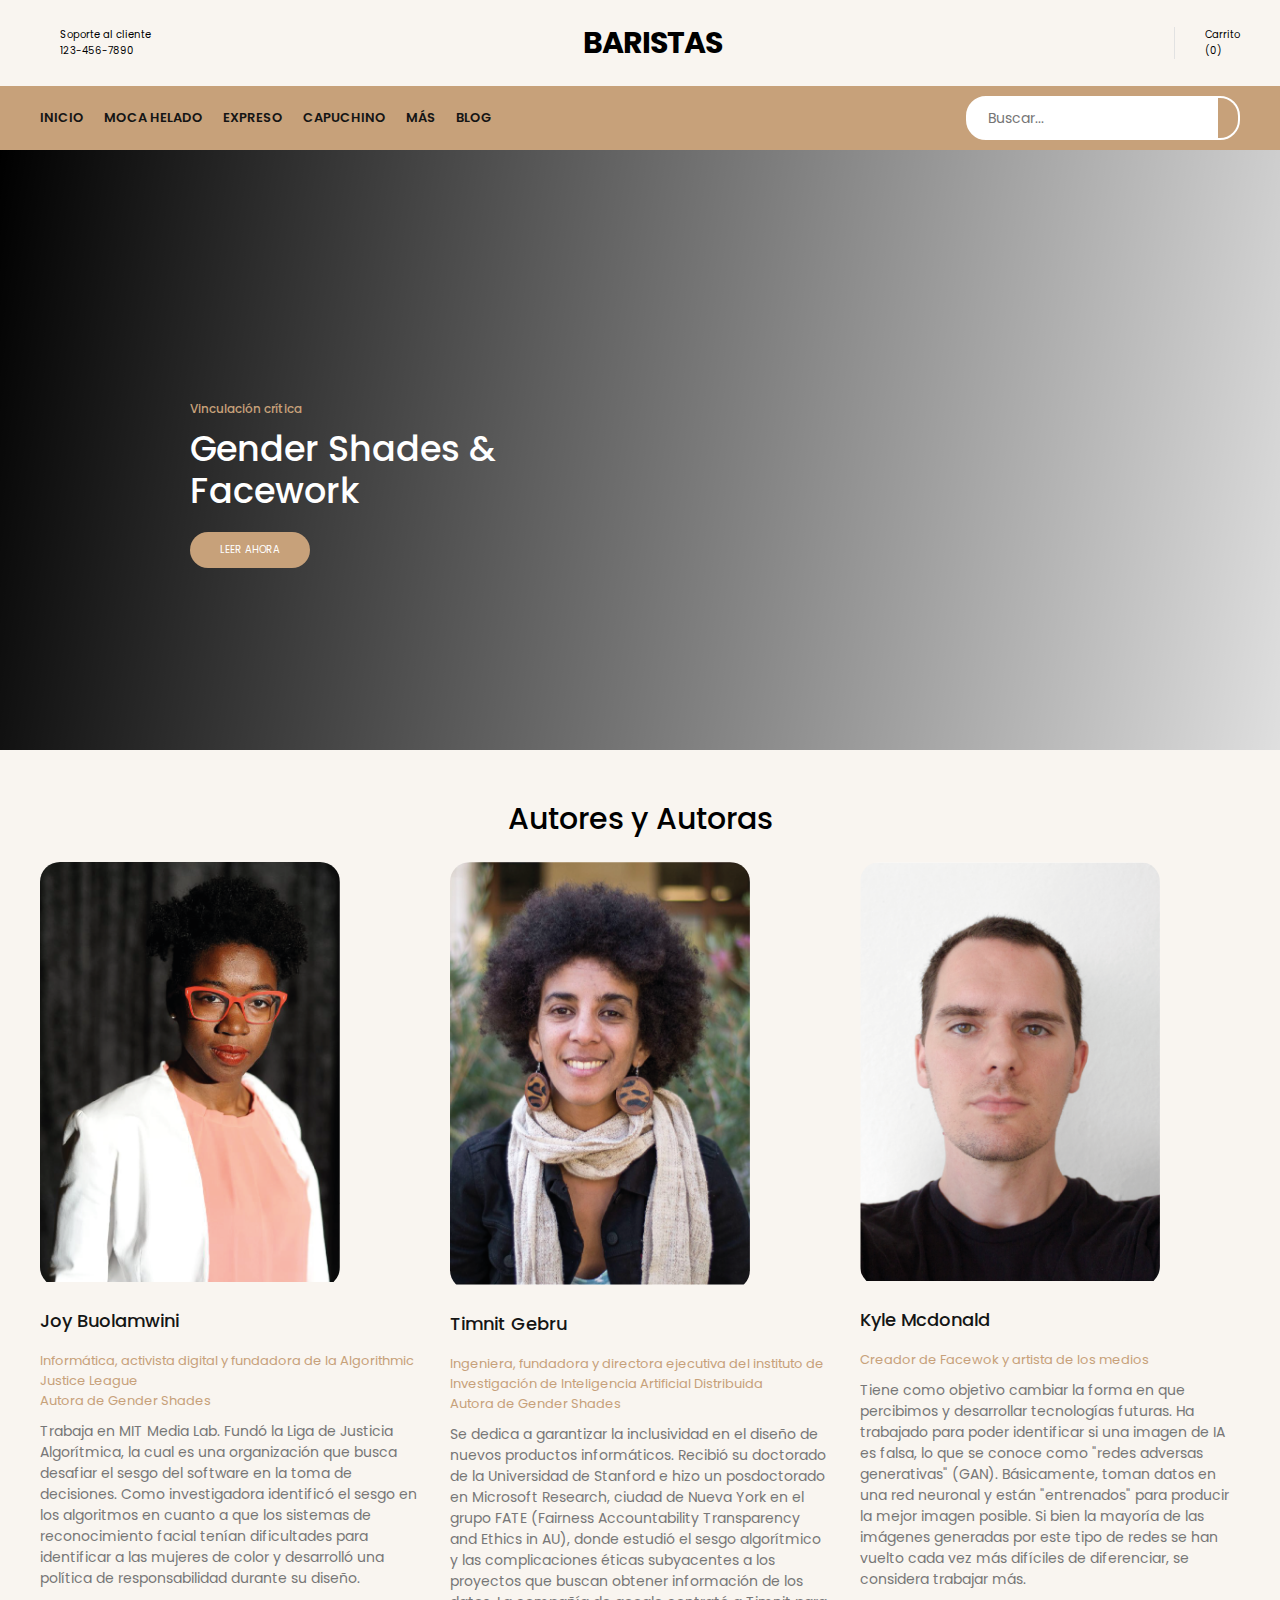
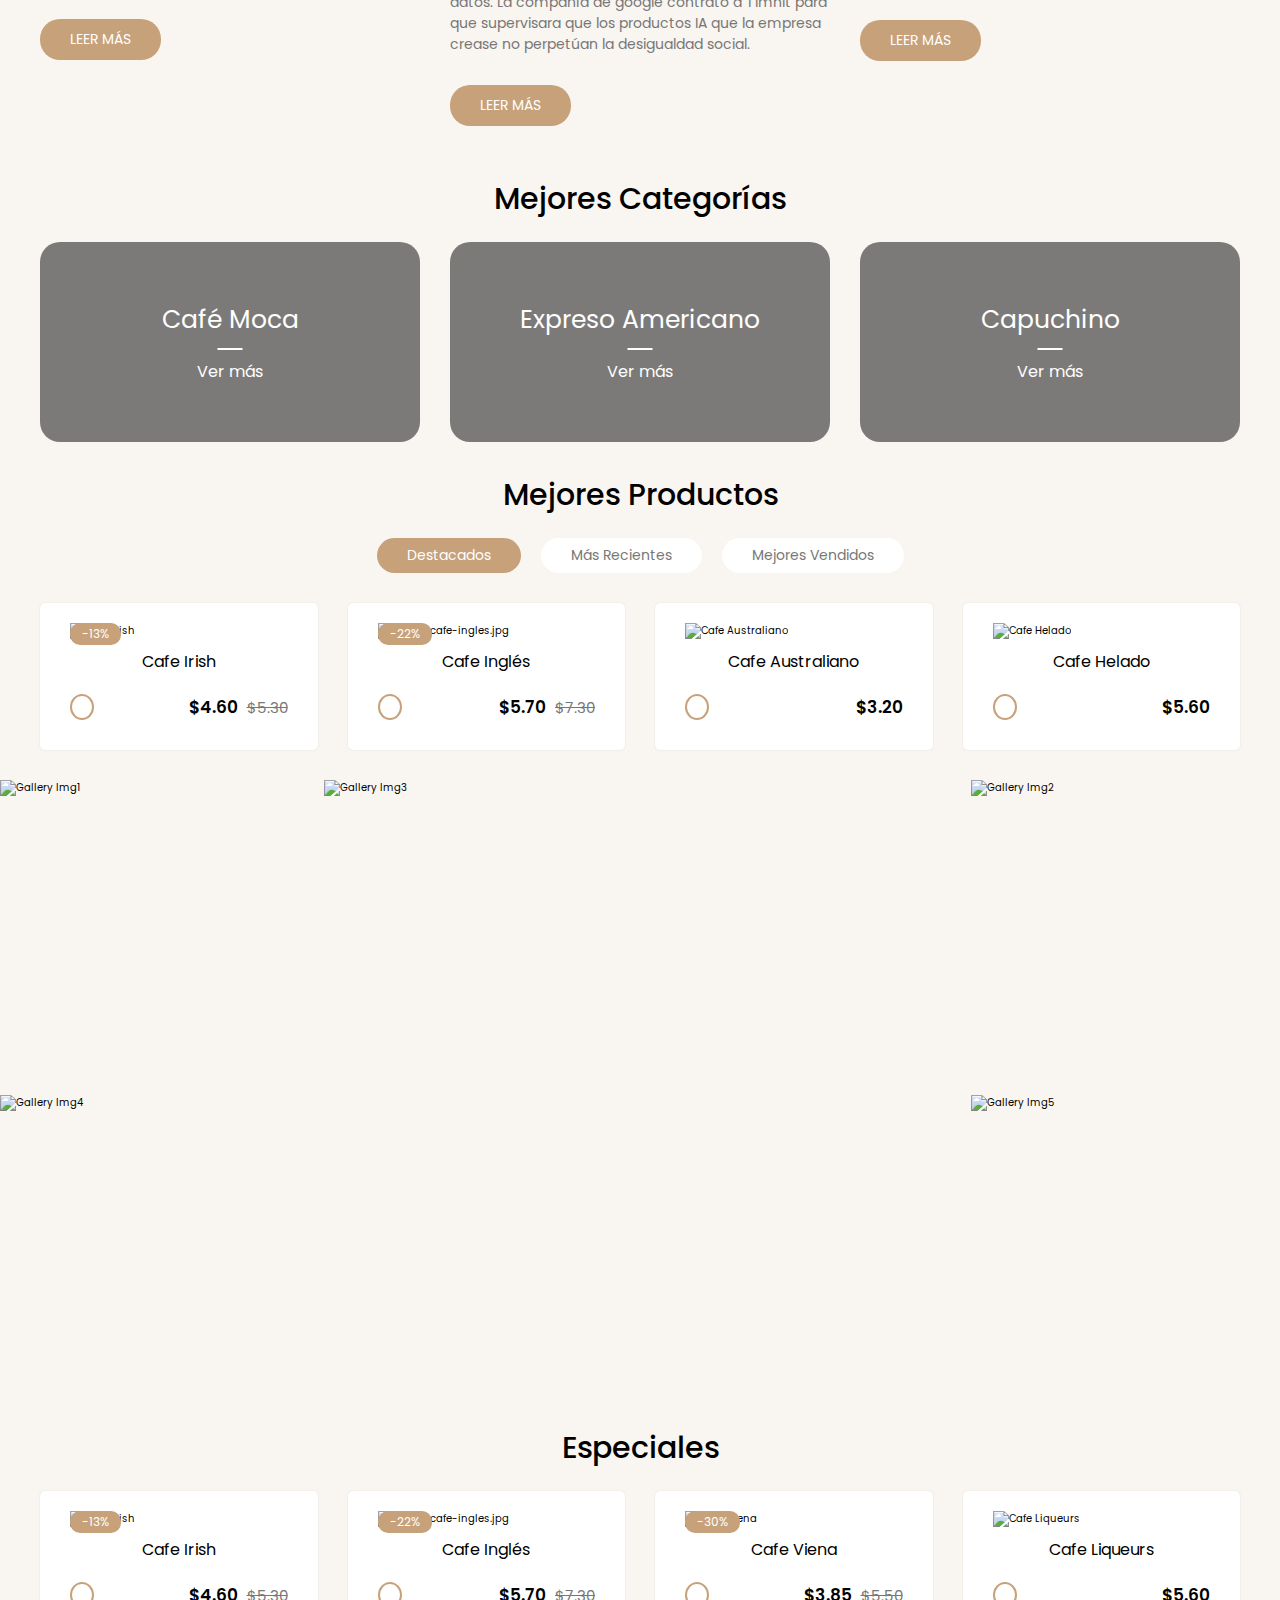
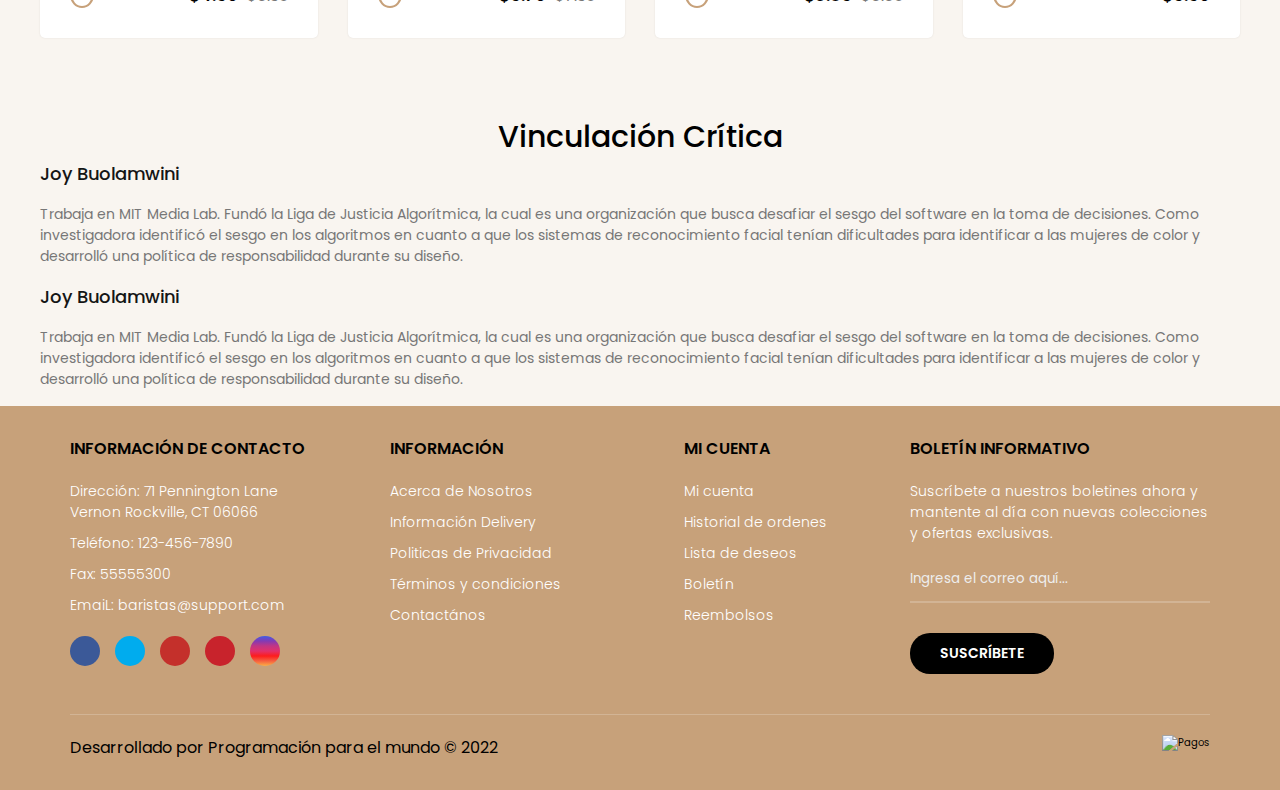
==== commit 50b54f66: "vinculacion critica" ====
--- a/index.html
+++ b/index.html
@@ -64,7 +64,7 @@
 			<div class="content-banner">
 				<p>Vinculación crítica</p>
 				<h2>Gender Shades & <br />Facework</h2>
-				<a href="#VC">Leer ahora</a>
+				<a href="#vinculacion">Leer ahora</a>
 			</div>
 		</section>
 
@@ -465,6 +465,46 @@
 					</div>
 				</div>
 			</section>
+
+<section class="container vinculacion" id="vinculacion">
+				<h1 class="heading-1"></br>Vinculación Crítica</h1>
+
+				<div class="container-vinculacion">
+					<div class="card-blog">
+							<div class="button-group-blog">
+								<span>
+									<i class="fa-solid fa-magnifying-glass"></i>
+								</span>
+								<span>
+									<i class="fa-solid fa-link"></i>
+								</span>
+							</div>
+						</div>
+						<div class="content-blog">
+							<h3>Joy Buolamwini</h3>
+							<p>
+								Trabaja en MIT Media Lab. Fundó la Liga de Justicia Algorítmica, la cual es una organización que busca desafiar el sesgo del software en la toma de decisiones. Como investigadora identificó el sesgo en los algoritmos en cuanto a que los sistemas de reconocimiento facial tenían dificultades para identificar a las mujeres de color y desarrolló una política de responsabilidad durante su diseño. 
+							</p>
+							<br>
+
+							<h3>Joy Buolamwini</h3>
+							<p>
+								Trabaja en MIT Media Lab. Fundó la Liga de Justicia Algorítmica, la cual es una organización que busca desafiar el sesgo del software en la toma de decisiones. Como investigadora identificó el sesgo en los algoritmos en cuanto a que los sistemas de reconocimiento facial tenían dificultades para identificar a las mujeres de color y desarrolló una política de responsabilidad durante su diseño. 
+							</p>
+							<br>
+
+
+						</div>
+					</div>
+
+			</section>
+
+
+
+
+
+
+
 		</main>
 
 		<footer class="footer">
--- a/styles.css
+++ b/styles.css
@@ -703,6 +703,129 @@
 	background-color: var(--dark-color);
 }
 
+
+
+
+/* ********************************** */
+/*    VINCULACION CRITICA              */
+/* ********************************** */
+
+.content-blog {flex-direction:column; justify-content: center; align-items: center; text-justify: center;}
+
+.blogs {
+	display: flex;
+	flex-direction: column;
+	gap: 2rem;
+}
+
+.heading-1 h1{
+	margin: 200px;
+}
+
+.container-blogs {
+	display: grid;
+	grid-template-columns: repeat(3, 1fr);
+	gap: 3rem;
+
+}
+
+.card-blog {
+	display: flex;
+	flex-direction: column;
+	gap: 2rem;
+}
+
+.card-blog .container-img {
+	border-radius: 2rem;
+	cursor: pointer;
+	position: relative;
+	overflow: hidden;
+	width: 300px;
+}
+
+.button-group-blog {
+	position: absolute;
+	bottom: 1.5rem;
+	right: -2.5rem;
+
+	display: flex;
+	gap: 0.7rem;
+	z-index: -1;
+	transition: all 0.3s ease;
+}
+
+.card-blog:hover .button-group-blog {
+	z-index: 0;
+	right: 1.5rem;
+}
+
+.button-group-blog span {
+	background-color: #fff;
+	padding: 1rem;
+	border-radius: 50%;
+	transition: all 0.4s ease;
+
+	display: flex;
+	align-items: center;
+	justify-content: center;
+}
+
+.button-group-blog span i {
+	font-size: 1.3rem;
+}
+
+.button-group-blog span:hover {
+	background-color: var(--primary-color);
+}
+
+.button-group-blog span:hover i {
+	color: #fff;
+}
+
+.content-blog h3 {
+	font-size: 1.8rem;
+	margin-bottom: 1.7rem;
+	color: var(--dark-color);
+	font-weight: 500;
+}
+
+.content-blog h3:hover {
+	color: var(--primary-color);
+	cursor: pointer;
+}
+
+.content-blog p {
+	margin-top: 1rem;
+	font-size: 1.4rem;
+	color: #777;
+}
+
+.content-blog span {
+	color: var(--primary-color);
+	font-size: 1.3rem;
+}
+
+.btn-read-more {
+	padding: 1rem 3rem;
+	background-color: var(--primary-color);
+	color: #fff;
+	text-transform: uppercase;
+	font-size: 1.4rem;
+	border-radius: 2rem;
+	margin: 3rem 0 5rem;
+	display: inline-block;
+	cursor: pointer;
+}
+
+.btn-read-more:hover {
+	background-color: var(--dark-color);
+}
+
+
+
+
+
+
 /* ********************************** */
 /*               FOOTER               */
 /* ********************************** */
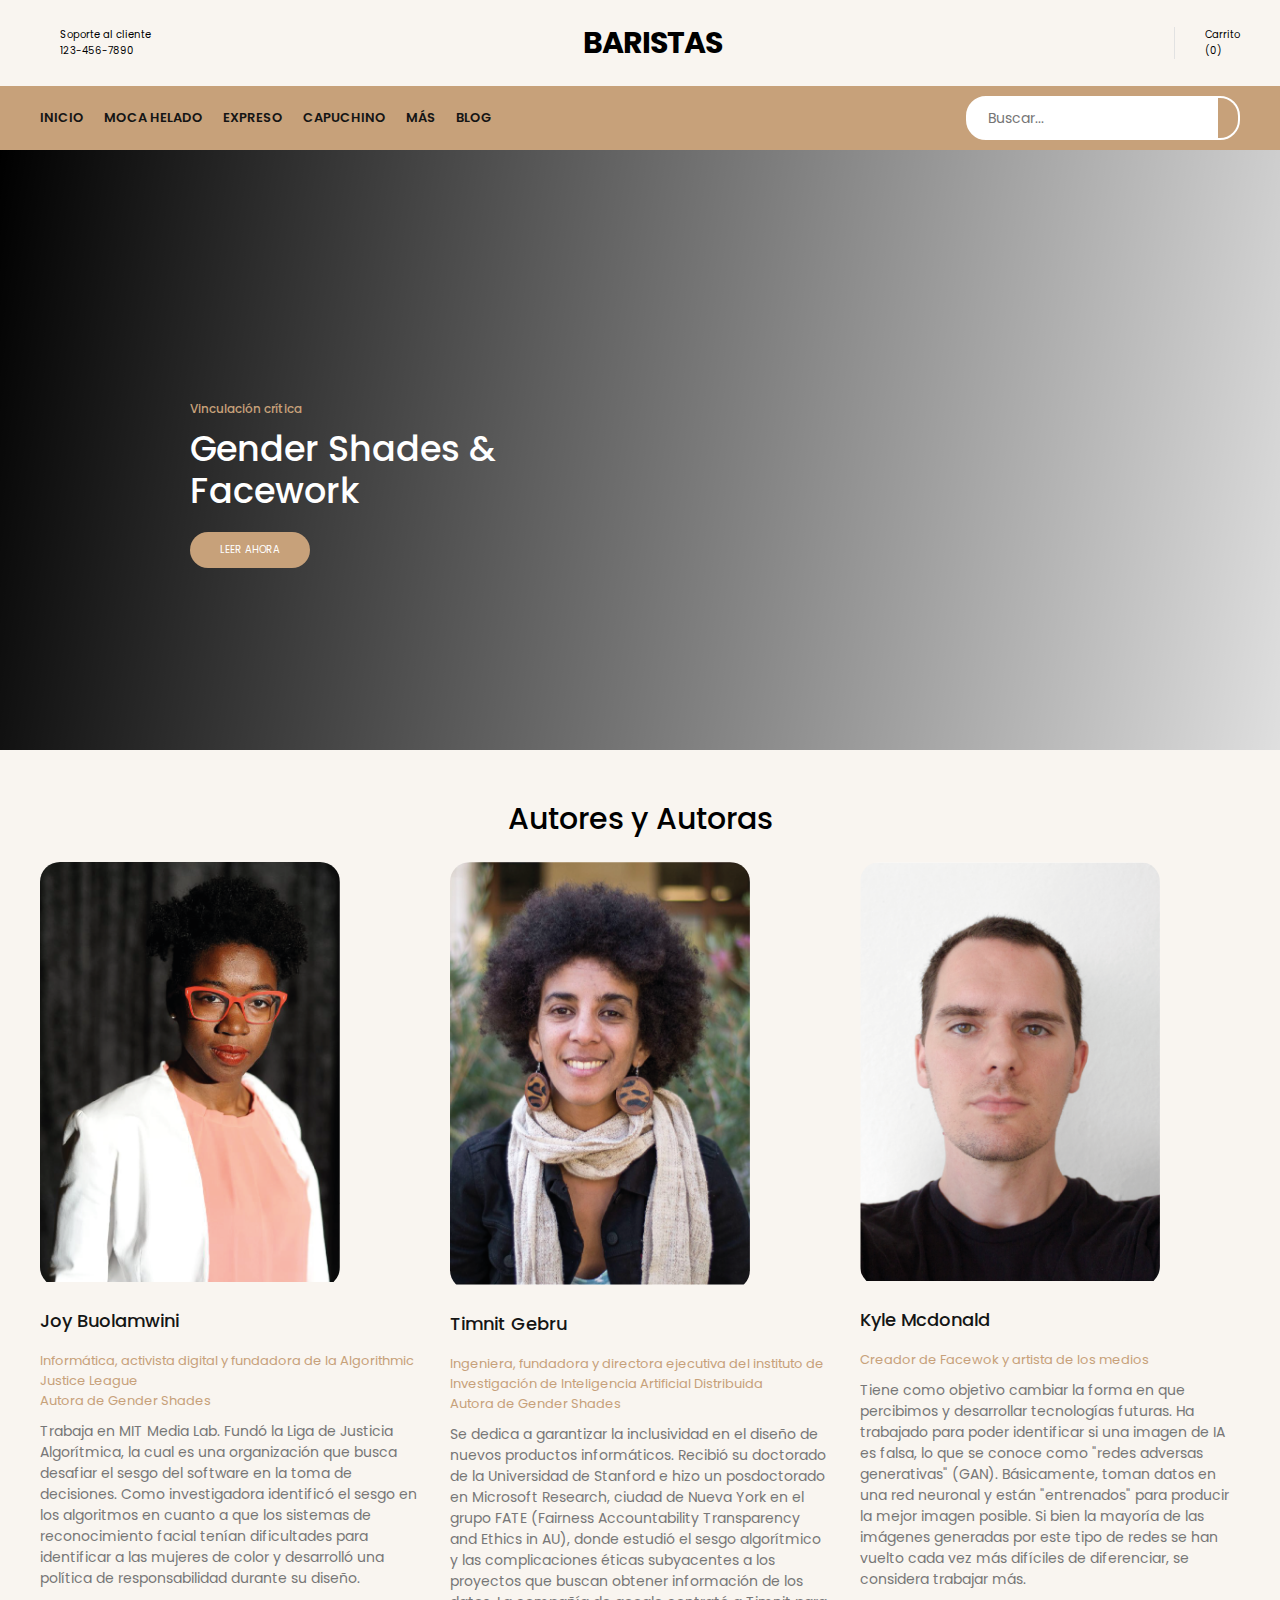
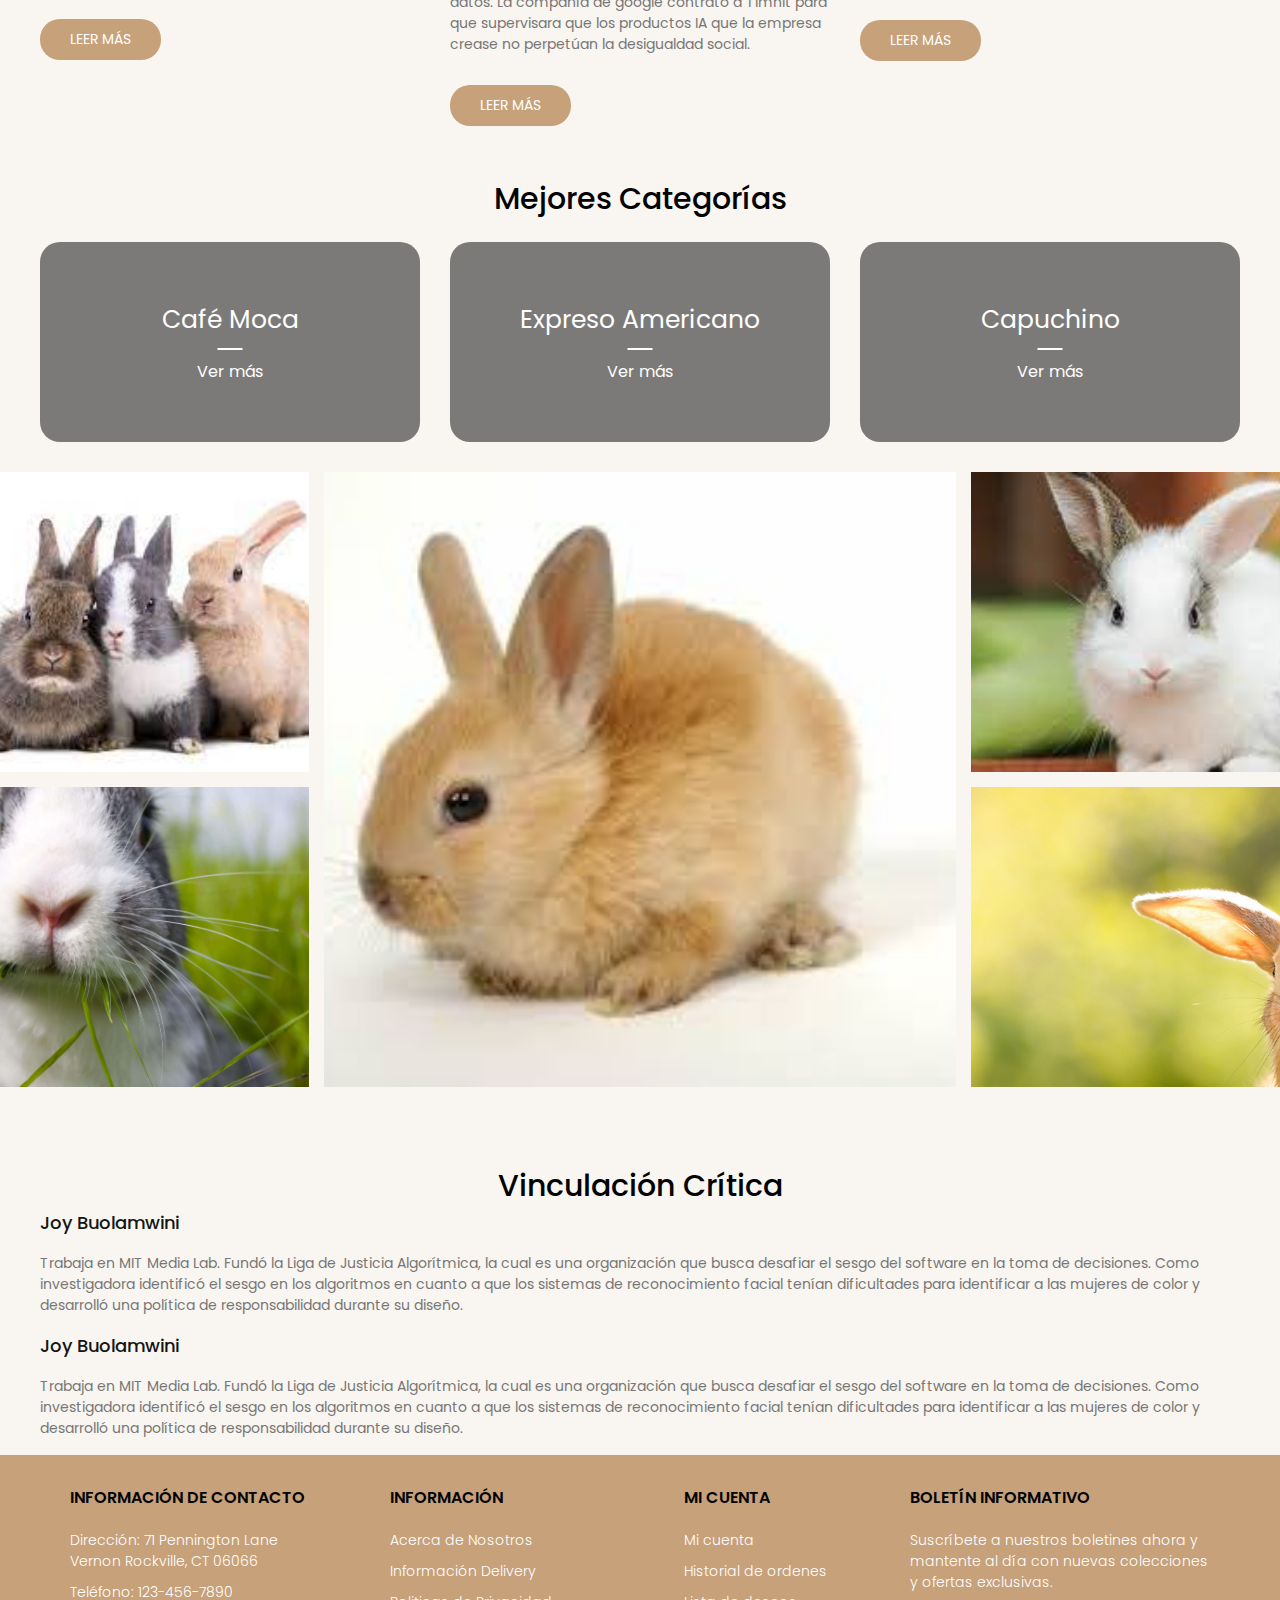
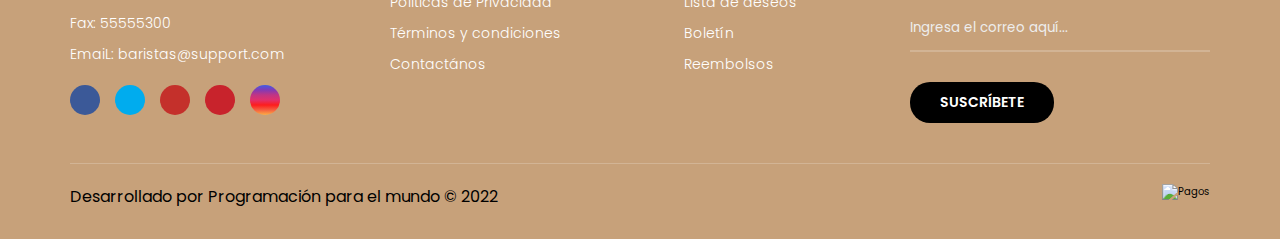
==== commit f00a9975: "cambios en main y agregar fotos de prueba" ====
--- a/index.html
+++ b/index.html
@@ -160,326 +160,33 @@
 				</div>
 			</section>
 
-			<section class="container top-products">
-				<h1 class="heading-1">Mejores Productos</h1>
-
-				<div class="container-options">
-					<span class="active">Destacados</span>
-					<span>Más recientes</span>
-					<span>Mejores Vendidos</span>
-				</div>
-
-				<div class="container-products">
-					<!-- Producto 1 -->
-					<div class="card-product">
-						<div class="container-img">
-							<img src="img/cafe-irish.jpg" alt="Cafe Irish" />
-							<span class="discount">-13%</span>
-							<div class="button-group">
-								<span>
-									<i class="fa-regular fa-eye"></i>
-								</span>
-								<span>
-									<i class="fa-regular fa-heart"></i>
-								</span>
-								<span>
-									<i class="fa-solid fa-code-compare"></i>
-								</span>
-							</div>
-						</div>
-						<div class="content-card-product">
-							<div class="stars">
-								<i class="fa-solid fa-star"></i>
-								<i class="fa-solid fa-star"></i>
-								<i class="fa-solid fa-star"></i>
-								<i class="fa-solid fa-star"></i>
-								<i class="fa-regular fa-star"></i>
-							</div>
-							<h3>Cafe Irish</h3>
-							<span class="add-cart">
-								<i class="fa-solid fa-basket-shopping"></i>
-							</span>
-							<p class="price">$4.60 <span>$5.30</span></p>
-						</div>
-					</div>
-					<!-- Producto 2 -->
-					<div class="card-product">
-						<div class="container-img">
-							<img
-								src="img/cafe-ingles.jpg"
-								alt="Cafe incafe-ingles.jpg"
-							/>
-							<span class="discount">-22%</span>
-							<div class="button-group">
-								<span>
-									<i class="fa-regular fa-eye"></i>
-								</span>
-								<span>
-									<i class="fa-regular fa-heart"></i>
-								</span>
-								<span>
-									<i class="fa-solid fa-code-compare"></i>
-								</span>
-							</div>
-						</div>
-						<div class="content-card-product">
-							<div class="stars">
-								<i class="fa-solid fa-star"></i>
-								<i class="fa-solid fa-star"></i>
-								<i class="fa-solid fa-star"></i>
-								<i class="fa-regular fa-star"></i>
-								<i class="fa-regular fa-star"></i>
-							</div>
-							<h3>Cafe Inglés</h3>
-							<span class="add-cart">
-								<i class="fa-solid fa-basket-shopping"></i>
-							</span>
-							<p class="price">$5.70 <span>$7.30</span></p>
-						</div>
-					</div>
-					<!--  -->
-					<div class="card-product">
-						<div class="container-img">
-							<img
-								src="img/cafe-australiano.jpg"
-								alt="Cafe Australiano"
-							/>
-							<div class="button-group">
-								<span>
-									<i class="fa-regular fa-eye"></i>
-								</span>
-								<span>
-									<i class="fa-regular fa-heart"></i>
-								</span>
-								<span>
-									<i class="fa-solid fa-code-compare"></i>
-								</span>
-							</div>
-						</div>
-						<div class="content-card-product">
-							<div class="stars">
-								<i class="fa-solid fa-star"></i>
-								<i class="fa-solid fa-star"></i>
-								<i class="fa-solid fa-star"></i>
-								<i class="fa-solid fa-star"></i>
-								<i class="fa-solid fa-star"></i>
-							</div>
-							<h3>Cafe Australiano</h3>
-							<span class="add-cart">
-								<i class="fa-solid fa-basket-shopping"></i>
-							</span>
-							<p class="price">$3.20</p>
-						</div>
-					</div>
-					<!--  -->
-					<div class="card-product">
-						<div class="container-img">
-							<img src="img/cafe-helado.jpg" alt="Cafe Helado" />
-							<div class="button-group">
-								<span>
-									<i class="fa-regular fa-eye"></i>
-								</span>
-								<span>
-									<i class="fa-regular fa-heart"></i>
-								</span>
-								<span>
-									<i class="fa-solid fa-code-compare"></i>
-								</span>
-							</div>
-						</div>
-						<div class="content-card-product">
-							<div class="stars">
-								<i class="fa-solid fa-star"></i>
-								<i class="fa-solid fa-star"></i>
-								<i class="fa-solid fa-star"></i>
-								<i class="fa-solid fa-star"></i>
-								<i class="fa-regular fa-star"></i>
-							</div>
-							<h3>Cafe Helado</h3>
-							<span class="add-cart">
-								<i class="fa-solid fa-basket-shopping"></i>
-							</span>
-							<p class="price">$5.60</p>
-						</div>
-					</div>
-				</div>
-			</section>
-
 			<section class="gallery">
 				<img
-					src="img/gallery1.jpg"
+					src="img/conejitos.jpeg"
 					alt="Gallery Img1"
 					class="gallery-img-1"
 				/><img
-					src="img/gallery2.jpg"
+					src="img/conejo2.jpeg"
 					alt="Gallery Img2"
 					class="gallery-img-2"
 				/><img
-					src="img/gallery3.jpg"
+					src="img/conejo3.jpeg"
 					alt="Gallery Img3"
 					class="gallery-img-3"
 				/><img
-					src="img/gallery4.jpg"
+					src="img/conejo4.webp"
 					alt="Gallery Img4"
 					class="gallery-img-4"
 				/><img
-					src="img/gallery5.jpg"
+					src="img/conejo5.jpeg"
 					alt="Gallery Img5"
 					class="gallery-img-5"
 				/>
 			</section>
 
-			<section class="container specials">
-				<h1 class="heading-1">Especiales</h1>
-
-				<div class="container-products">
-					<!-- Producto 1 -->
-					<div class="card-product">
-						<div class="container-img">
-							<img src="img/cafe-irish.jpg" alt="Cafe Irish" />
-							<span class="discount">-13%</span>
-							<div class="button-group">
-								<span>
-									<i class="fa-regular fa-eye"></i>
-								</span>
-								<span>
-									<i class="fa-regular fa-heart"></i>
-								</span>
-								<span>
-									<i class="fa-solid fa-code-compare"></i>
-								</span>
-							</div>
-						</div>
-						<div class="content-card-product">
-							<div class="stars">
-								<i class="fa-solid fa-star"></i>
-								<i class="fa-solid fa-star"></i>
-								<i class="fa-solid fa-star"></i>
-								<i class="fa-solid fa-star"></i>
-								<i class="fa-regular fa-star"></i>
-							</div>
-							<h3>Cafe Irish</h3>
-							<span class="add-cart">
-								<i class="fa-solid fa-basket-shopping"></i>
-							</span>
-							<p class="price">$4.60 <span>$5.30</span></p>
-						</div>
-					</div>
-					<!-- Producto 2 -->
-					<div class="card-product">
-						<div class="container-img">
-							<img
-								src="img/cafe-ingles.jpg"
-								alt="Cafe incafe-ingles.jpg"
-							/>
-							<span class="discount">-22%</span>
-							<div class="button-group">
-								<span>
-									<i class="fa-regular fa-eye"></i>
-								</span>
-								<span>
-									<i class="fa-regular fa-heart"></i>
-								</span>
-								<span>
-									<i class="fa-solid fa-code-compare"></i>
-								</span>
-							</div>
-						</div>
-						<div class="content-card-product">
-							<div class="stars">
-								<i class="fa-solid fa-star"></i>
-								<i class="fa-solid fa-star"></i>
-								<i class="fa-solid fa-star"></i>
-								<i class="fa-regular fa-star"></i>
-								<i class="fa-regular fa-star"></i>
-							</div>
-							<h3>Cafe Inglés</h3>
-							<span class="add-cart">
-								<i class="fa-solid fa-basket-shopping"></i>
-							</span>
-							<p class="price">$5.70 <span>$7.30</span></p>
-						</div>
-					</div>
-					<!--  -->
-					<div class="card-product">
-						<div class="container-img">
-							<img src="img/cafe-viena.jpg" alt="Cafe Viena" />
-							<span class="discount">-30%</span>
-							<div class="button-group">
-								<span>
-									<i class="fa-regular fa-eye"></i>
-								</span>
-								<span>
-									<i class="fa-regular fa-heart"></i>
-								</span>
-								<span>
-									<i class="fa-solid fa-code-compare"></i>
-								</span>
-							</div>
-						</div>
-						<div class="content-card-product">
-							<div class="stars">
-								<i class="fa-solid fa-star"></i>
-								<i class="fa-solid fa-star"></i>
-								<i class="fa-solid fa-star"></i>
-								<i class="fa-solid fa-star"></i>
-								<i class="fa-solid fa-star"></i>
-							</div>
-							<h3>Cafe Viena</h3>
-							<span class="add-cart">
-								<i class="fa-solid fa-basket-shopping"></i>
-							</span>
-							<p class="price">$3.85 <span>$5.50</span></p>
-						</div>
-					</div>
-					<!--  -->
-					<div class="card-product">
-						<div class="container-img">
-							<img src="img/cafe-liqueurs.jpg" alt="Cafe Liqueurs" />
-							<div class="button-group">
-								<span>
-									<i class="fa-regular fa-eye"></i>
-								</span>
-								<span>
-									<i class="fa-regular fa-heart"></i>
-								</span>
-								<span>
-									<i class="fa-solid fa-code-compare"></i>
-								</span>
-							</div>
-						</div>
-						<div class="content-card-product">
-							<div class="stars">
-								<i class="fa-solid fa-star"></i>
-								<i class="fa-solid fa-star"></i>
-								<i class="fa-solid fa-star"></i>
-								<i class="fa-solid fa-star"></i>
-								<i class="fa-regular fa-star"></i>
-							</div>
-							<h3>Cafe Liqueurs</h3>
-							<span class="add-cart">
-								<i class="fa-solid fa-basket-shopping"></i>
-							</span>
-							<p class="price">$5.60</p>
-						</div>
-					</div>
-				</div>
-			</section>
-
 <section class="container vinculacion" id="vinculacion">
 				<h1 class="heading-1"></br>Vinculación Crítica</h1>
-
 				<div class="container-vinculacion">
-					<div class="card-blog">
-							<div class="button-group-blog">
-								<span>
-									<i class="fa-solid fa-magnifying-glass"></i>
-								</span>
-								<span>
-									<i class="fa-solid fa-link"></i>
-								</span>
-							</div>
-						</div>
 						<div class="content-blog">
 							<h3>Joy Buolamwini</h3>
 							<p>
--- a/styles.css
+++ b/styles.css
@@ -372,54 +372,7 @@
 /* ********************************** */
 /*            TOP PRODUCTS            */
 /* ********************************** */
-.top-products {
-	display: flex;
-	flex-direction: column;
-	gap: 2rem;
-	margin-bottom: 3rem;
-}
-
-.container-options {
-	display: flex;
-	justify-content: center;
-	gap: 2rem;
-	margin-bottom: 1rem;
-}
-
-.container-options span {
-	color: #777;
-	background-color: #fff;
-	padding: 0.7rem 3rem;
-	font-size: 1.4rem;
-	text-transform: capitalize;
-	border-radius: 2rem;
-	cursor: pointer;
-}
-
-.container-options span:hover {
-	background-color: var(--primary-color);
-	color: #fff;
-}
-
-.container-options span.active {
-	background-color: var(--primary-color);
-	color: #fff;
-}
-
-/* Products */
-.container-products {
-	display: grid;
-	grid-template-columns: repeat(auto-fit, minmax(20rem, 1fr));
-	gap: 3rem;
-}
-
-.card-product {
-	background-color: #fff;
-	padding: 2rem 3rem;
-	border-radius: 0.5rem;
-	cursor: pointer;
-	box-shadow: 0 0 2px rgba(0, 0, 0, 0.1);
-}
+
 
 .container-img {
 	position: relative;
@@ -439,125 +392,6 @@
 	font-size: 1.2rem;
 }
 
-.card-product:hover .discount {
-	background-color: #000;
-}
-
-.button-group {
-	display: flex;
-	flex-direction: column;
-	gap: 1rem;
-
-	position: absolute;
-	top: 0;
-	right: -3rem;
-	z-index: -1;
-	transition: all 0.4s ease;
-}
-
-.button-group span {
-	border: 1px solid var(--primary-color);
-	padding: 0.8rem;
-
-	display: flex;
-	align-items: center;
-	justify-content: center;
-	border-radius: 50%;
-	cursor: pointer;
-	transition: all 0.4s ease;
-}
-
-.button-group span:hover {
-	background-color: var(--primary-color);
-}
-
-.button-group span i {
-	font-size: 1.5rem;
-	color: var(--primary-color);
-}
-
-.button-group span:hover i {
-	color: #fff;
-}
-
-.card-product:hover .button-group {
-	z-index: 0;
-	right: -1rem;
-}
-
-.content-card-product {
-	display: grid;
-	justify-items: center;
-	grid-template-columns: 1fr 1fr;
-	grid-template-rows: repeat(4, min-content);
-	row-gap: 1rem;
-}
-
-.stars {
-	grid-row: 1/2;
-	grid-column: 1/-1;
-}
-
-.stars i {
-	font-size: 1.3rem;
-	color: var(--primary-color);
-}
-
-.content-card-product h3 {
-	grid-row: 2/3;
-	grid-column: 1/-1;
-
-	font-weight: 400;
-	font-size: 1.6rem;
-	margin-bottom: 1rem;
-	cursor: pointer;
-}
-
-.content-card-product h3:hover {
-	color: var(--primary-color);
-}
-
-.add-cart {
-	justify-self: start;
-	border: 2px solid var(--primary-color);
-	padding: 1rem;
-	border-radius: 50%;
-	cursor: pointer;
-	transition: all 0.4s ease;
-
-	display: flex;
-	align-items: center;
-	justify-content: center;
-}
-
-.add-cart:hover {
-	background-color: var(--primary-color);
-}
-
-.add-cart i {
-	font-size: 1.5rem;
-	color: var(--primary-color);
-}
-
-.add-cart:hover i {
-	color: #fff;
-}
-
-.content-card-product .price {
-	justify-self: end;
-	align-self: center;
-
-	font-size: 1.7rem;
-	font-weight: 600;
-}
-
-.content-card-product .price span {
-	font-size: 1.5rem;
-	font-weight: 400;
-	text-decoration: line-through;
-	color: #777;
-	margin-left: 0.5rem;
-}
 
 /* ********************************** */
 /*               GALLERY              */
@@ -707,7 +541,7 @@
 
 
 /* ********************************** */
-/*    VINCULACION CRITICA              */
+/*    VINCULACION CRITICA          */
 /* ********************************** */
 
 .content-blog {flex-direction:column; justify-content: center; align-items: center; text-justify: center;}
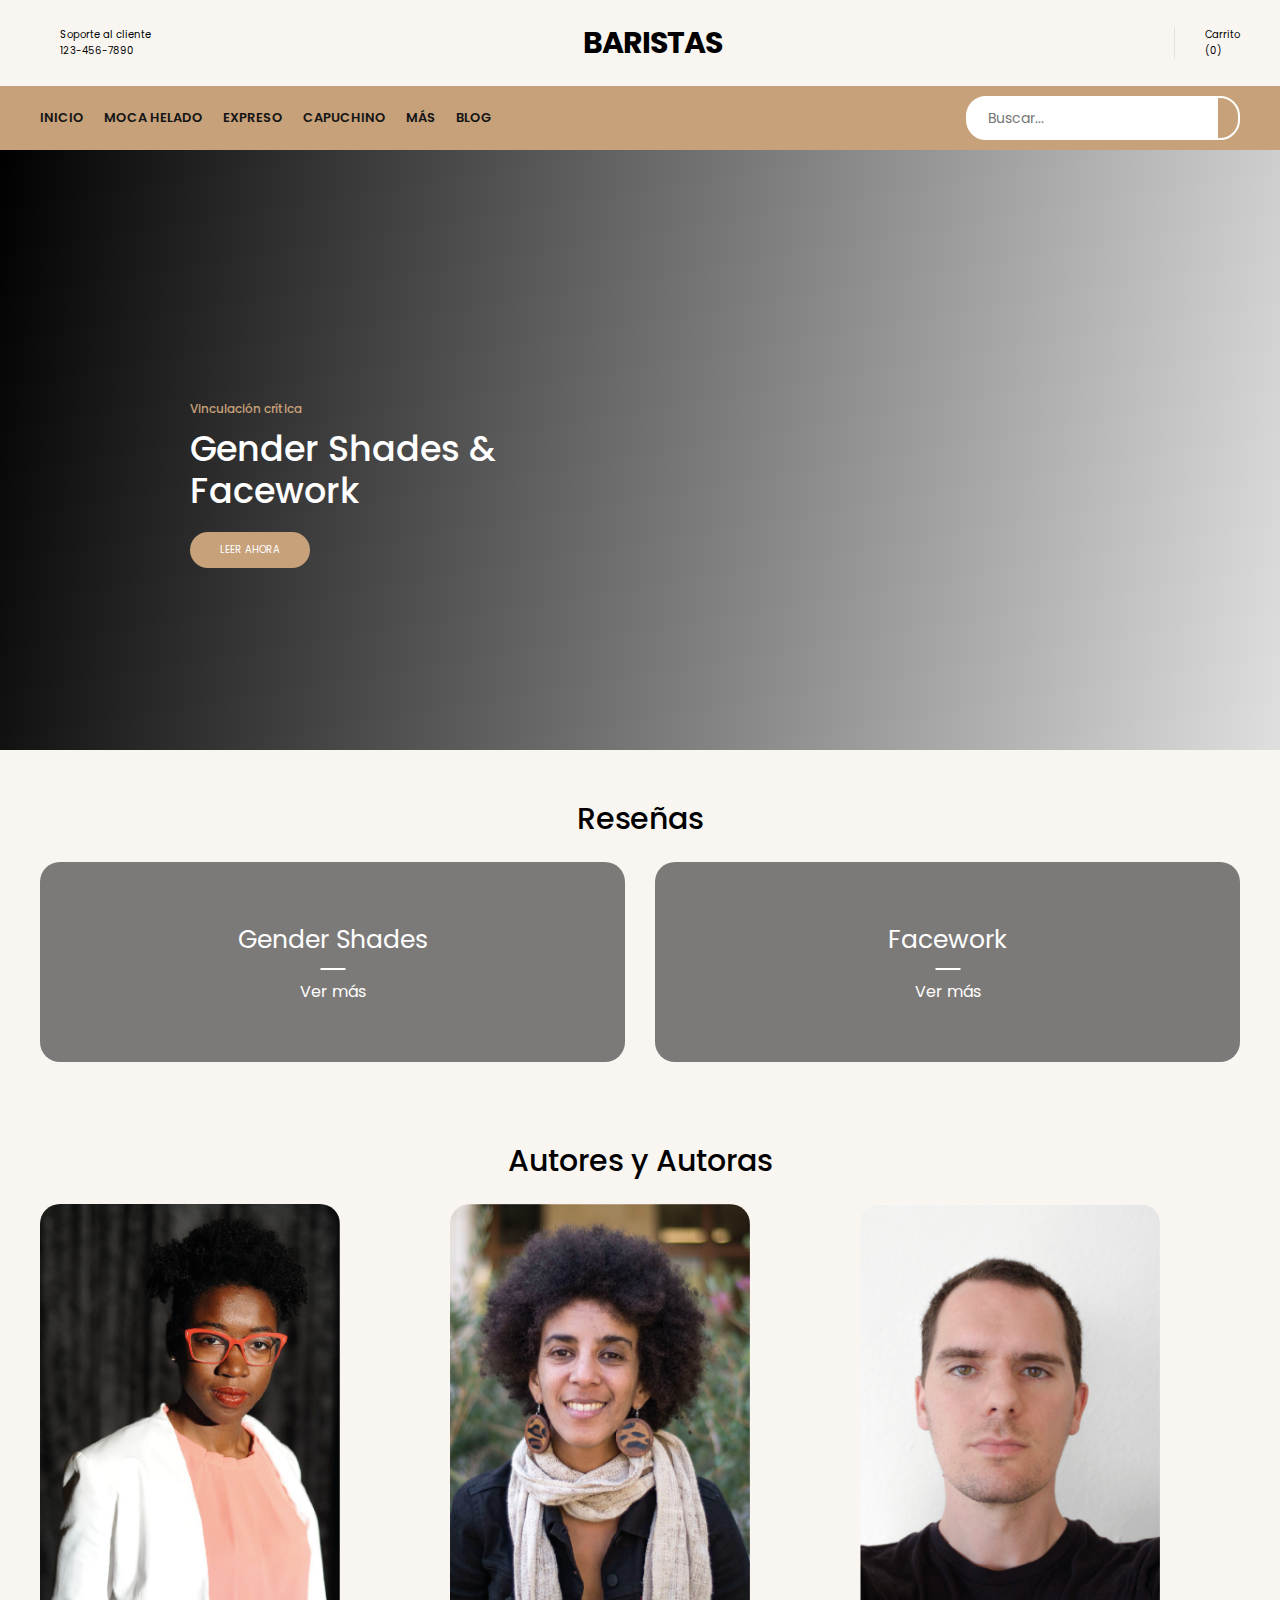
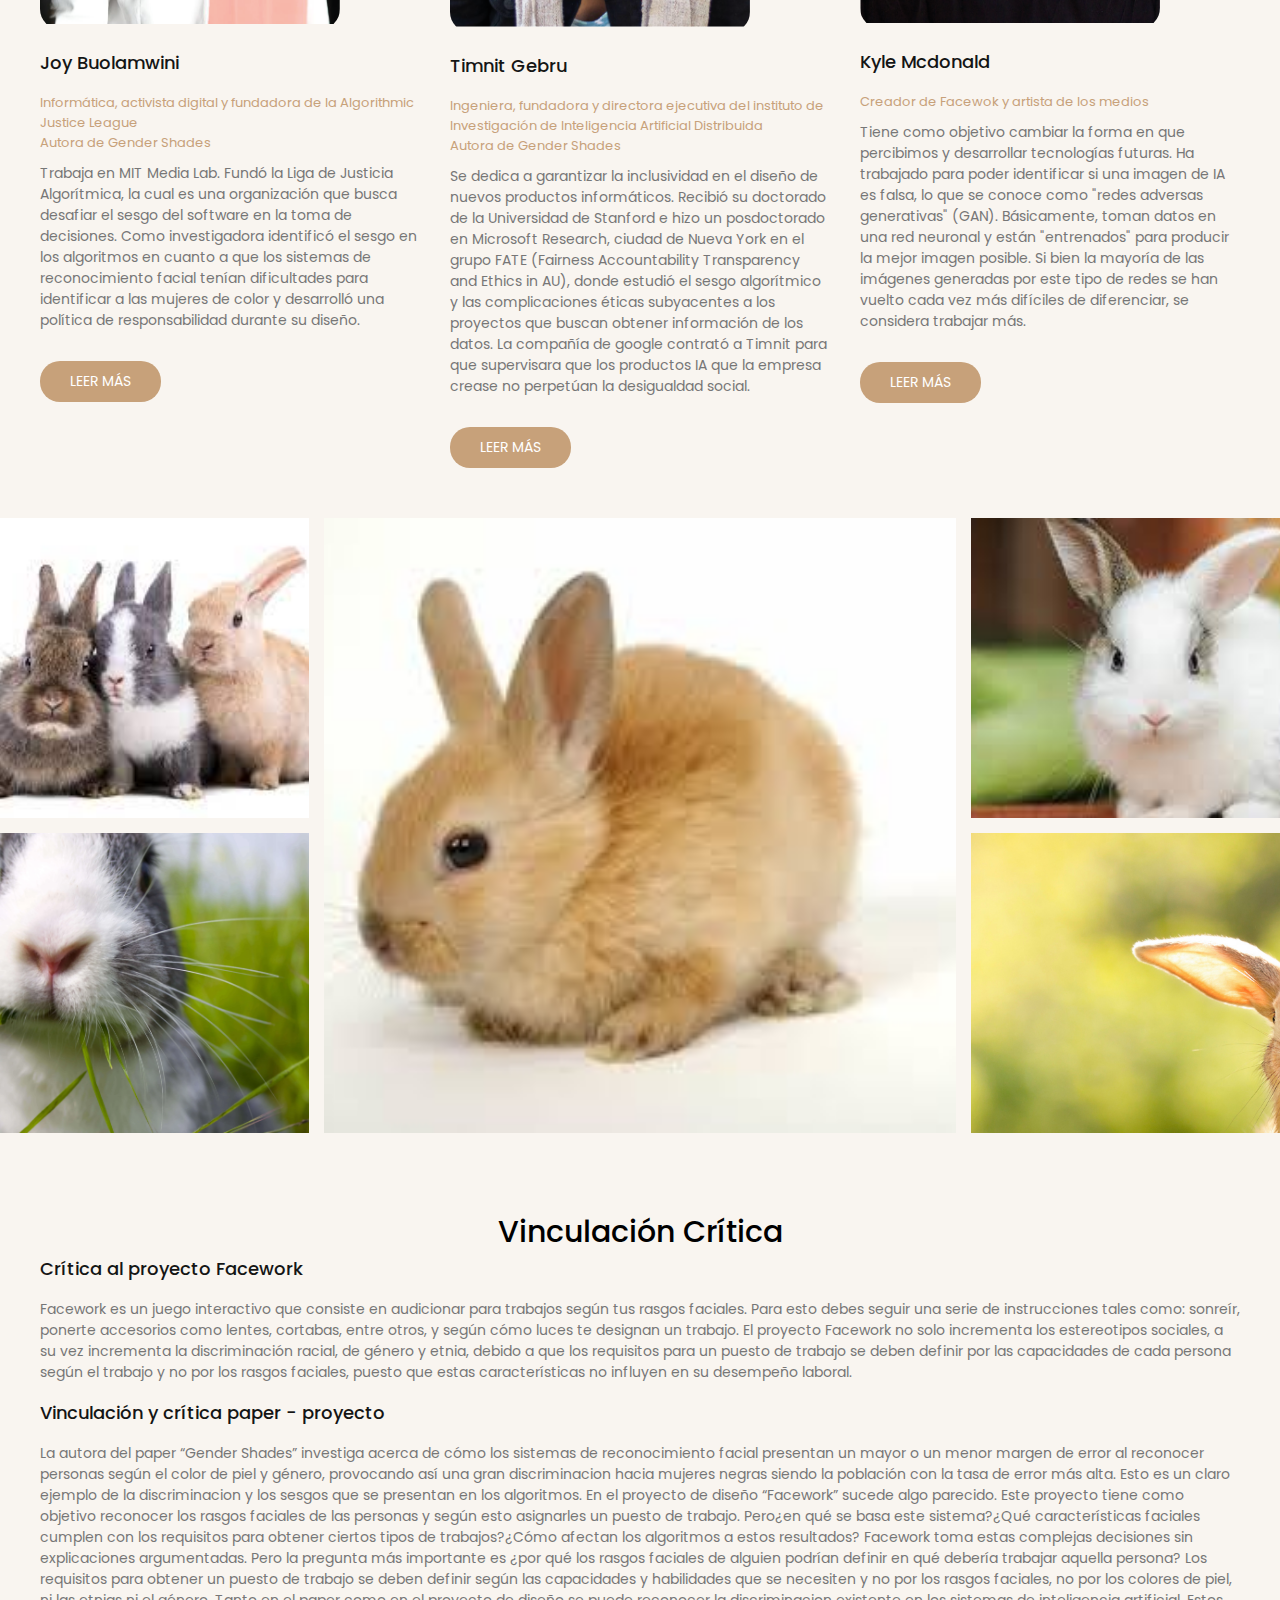
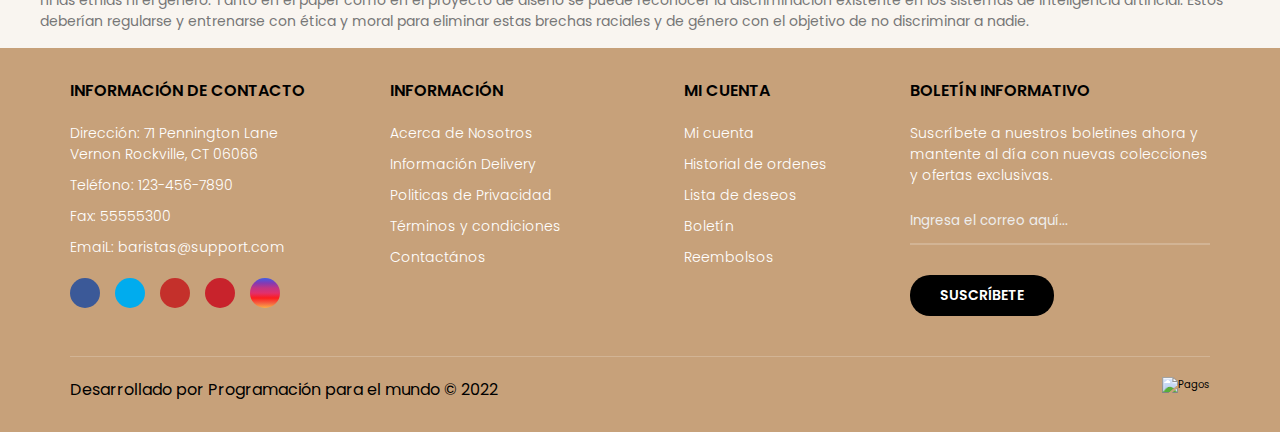
==== commit 0db9f06e: "cambios en la reseña y agregar info en vc" ====
--- a/index.html
+++ b/index.html
@@ -69,6 +69,21 @@
 		</section>
 
 		<main class="main-content">
+
+			<section class="container top-categories">
+				<h1 class="heading-1"></br>Reseñas</h1>
+				<div class="container-categories">
+					<div class="card-category category-moca">
+						<p>Gender Shades</p>
+						<span>Ver más</span>
+					</div>
+					<div class="card-category category-capuchino">
+						<p>Facework</p>
+						<span>Ver más</span>
+					</div>
+				</div>
+			</section>
+
 <section class="container blogs">
 				<h1 class="heading-1"></br>Autores y Autoras</h1>
 
@@ -142,24 +157,7 @@
 					</div>
 				</div>
 			</section>
-			<section class="container top-categories">
-				<h1 class="heading-1">Mejores Categorías</h1>
-				<div class="container-categories">
-					<div class="card-category category-moca">
-						<p>Café moca</p>
-						<span>Ver más</span>
-					</div>
-					<div class="card-category category-expreso">
-						<p>Expreso Americano</p>
-						<span>Ver más</span>
-					</div>
-					<div class="card-category category-capuchino">
-						<p>Capuchino</p>
-						<span>Ver más</span>
-					</div>
-				</div>
-			</section>
-
+			
 			<section class="gallery">
 				<img
 					src="img/conejitos.jpeg"
@@ -188,15 +186,23 @@
 				<h1 class="heading-1"></br>Vinculación Crítica</h1>
 				<div class="container-vinculacion">
 						<div class="content-blog">
-							<h3>Joy Buolamwini</h3>
-							<p>
-								Trabaja en MIT Media Lab. Fundó la Liga de Justicia Algorítmica, la cual es una organización que busca desafiar el sesgo del software en la toma de decisiones. Como investigadora identificó el sesgo en los algoritmos en cuanto a que los sistemas de reconocimiento facial tenían dificultades para identificar a las mujeres de color y desarrolló una política de responsabilidad durante su diseño. 
+							<h3>Crítica al proyecto Facework</h3>
+							<p>
+								Facework es un juego interactivo que consiste en audicionar para trabajos según tus rasgos faciales. Para esto debes seguir una serie de instrucciones tales como: sonreír, ponerte accesorios como lentes, cortabas, entre otros, y según cómo luces te designan un trabajo.   
+El proyecto Facework no solo incrementa los estereotipos sociales, a su vez incrementa la discriminación racial, de género y etnia, debido a que los requisitos para un puesto de trabajo se deben definir por las capacidades de cada persona según el trabajo y no por los rasgos faciales, puesto que estas características no influyen en su desempeño laboral. 
+
 							</p>
 							<br>
 
-							<h3>Joy Buolamwini</h3>
-							<p>
-								Trabaja en MIT Media Lab. Fundó la Liga de Justicia Algorítmica, la cual es una organización que busca desafiar el sesgo del software en la toma de decisiones. Como investigadora identificó el sesgo en los algoritmos en cuanto a que los sistemas de reconocimiento facial tenían dificultades para identificar a las mujeres de color y desarrolló una política de responsabilidad durante su diseño. 
+							<h3>Vinculación y crítica paper - proyecto</h3>
+							<p>
+								La autora del paper “Gender Shades” investiga acerca de cómo los sistemas de reconocimiento facial presentan un mayor o un menor margen de error al reconocer personas según el color de piel y género, provocando así una gran discriminacion hacia mujeres negras siendo la población con la tasa de error más alta. Esto es un claro ejemplo de la discriminacion y los sesgos que se presentan en los algoritmos.
+
+En el proyecto de diseño “Facework” sucede algo parecido. Este proyecto tiene como objetivo reconocer los rasgos faciales de las personas y según esto asignarles un puesto de trabajo. Pero¿en qué se basa este sistema?¿Qué características faciales cumplen con los requisitos para obtener ciertos tipos de trabajos?¿Cómo afectan los algoritmos a estos resultados? Facework toma estas complejas decisiones sin explicaciones argumentadas. Pero la pregunta más importante es ¿por qué los rasgos faciales de alguien podrían definir en qué debería trabajar aquella persona? Los requisitos para obtener un puesto de trabajo se deben definir según las capacidades y habilidades que se necesiten y no por los rasgos faciales, no por los colores de piel, ni las etnias ni el género. 
+
+Tanto en el paper como en el proyecto de diseño se puede reconocer la discriminacion existente en los sistemas de inteligencia artificial. Estos deberían regularse y entrenarse con ética y moral para eliminar estas brechas raciales y de género con el objetivo de no discriminar a nadie.  
+
+ 
 							</p>
 							<br>
 
--- a/styles.css
+++ b/styles.css
@@ -303,7 +303,7 @@
 
 .container-categories {
 	display: grid;
-	grid-template-columns: repeat(3, 1fr);
+	grid-template-columns: repeat(2, 1fr);
 	gap: 3rem;
 }
 
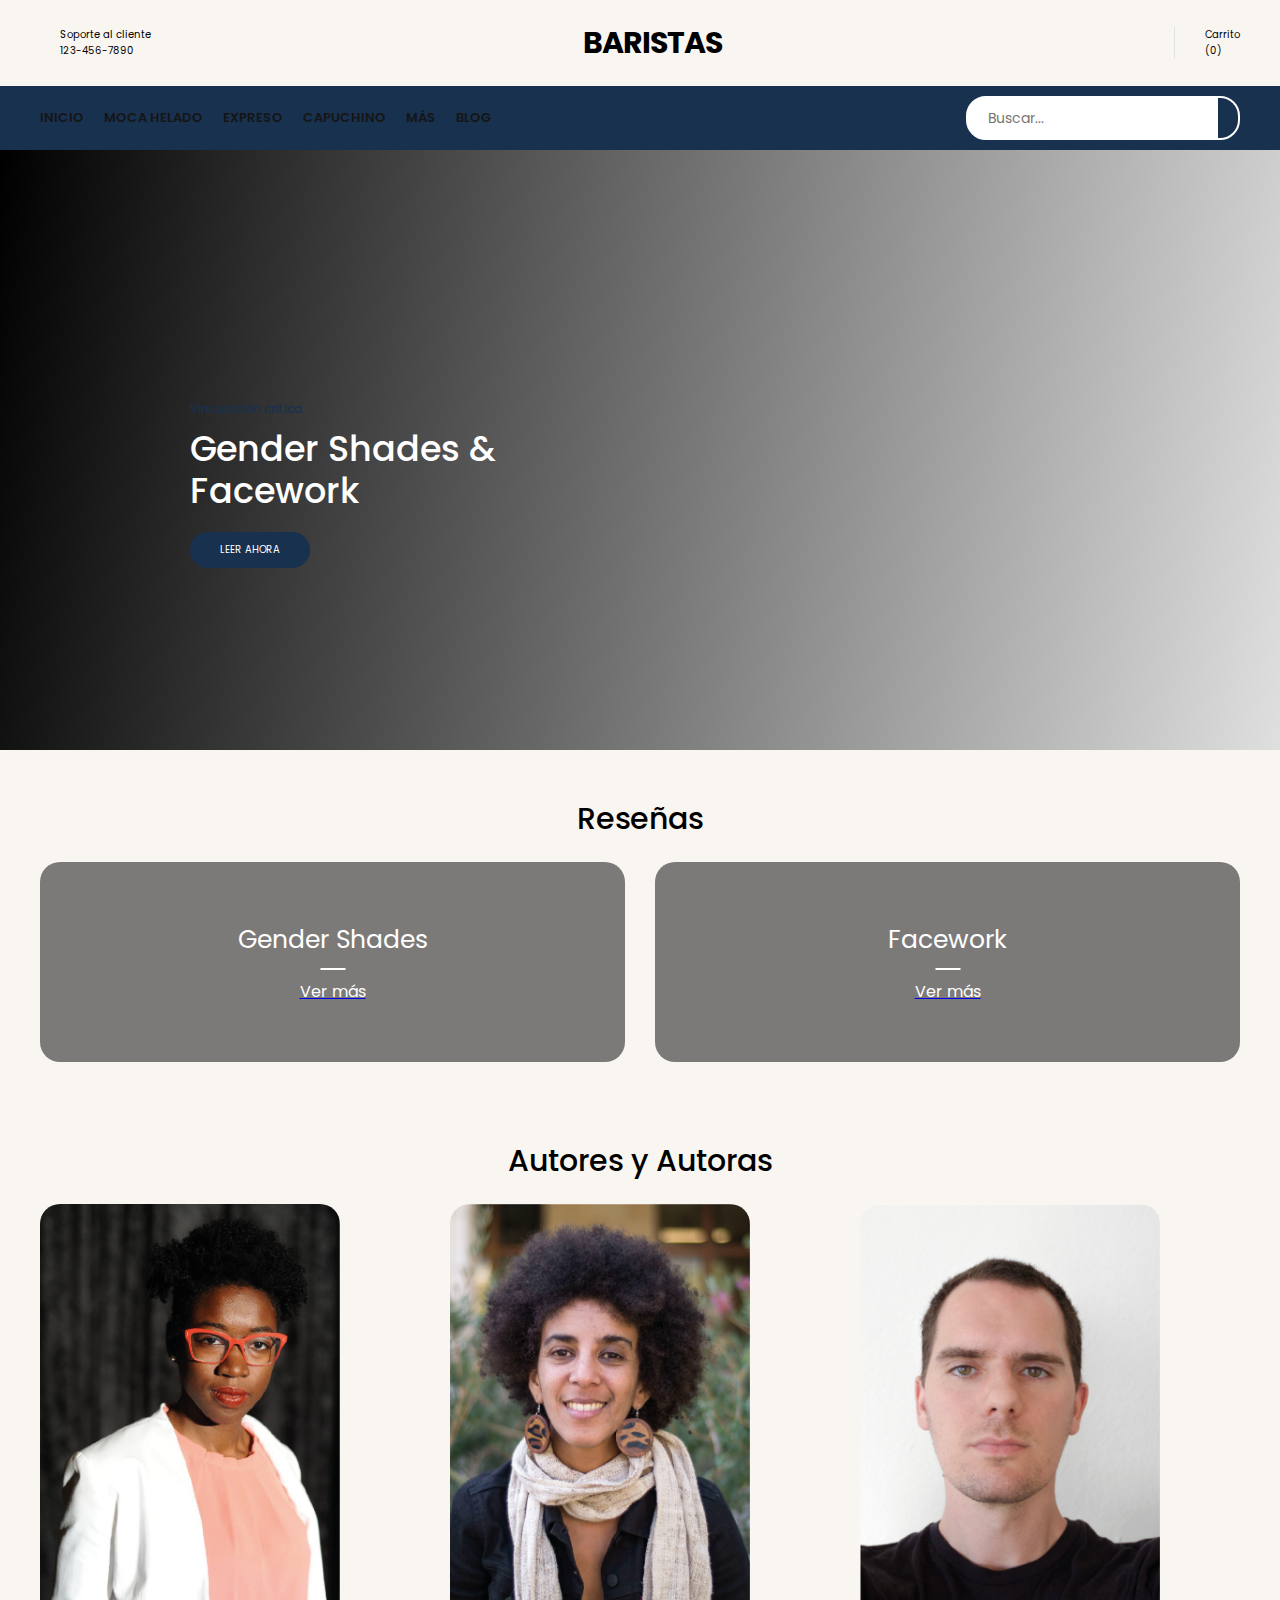
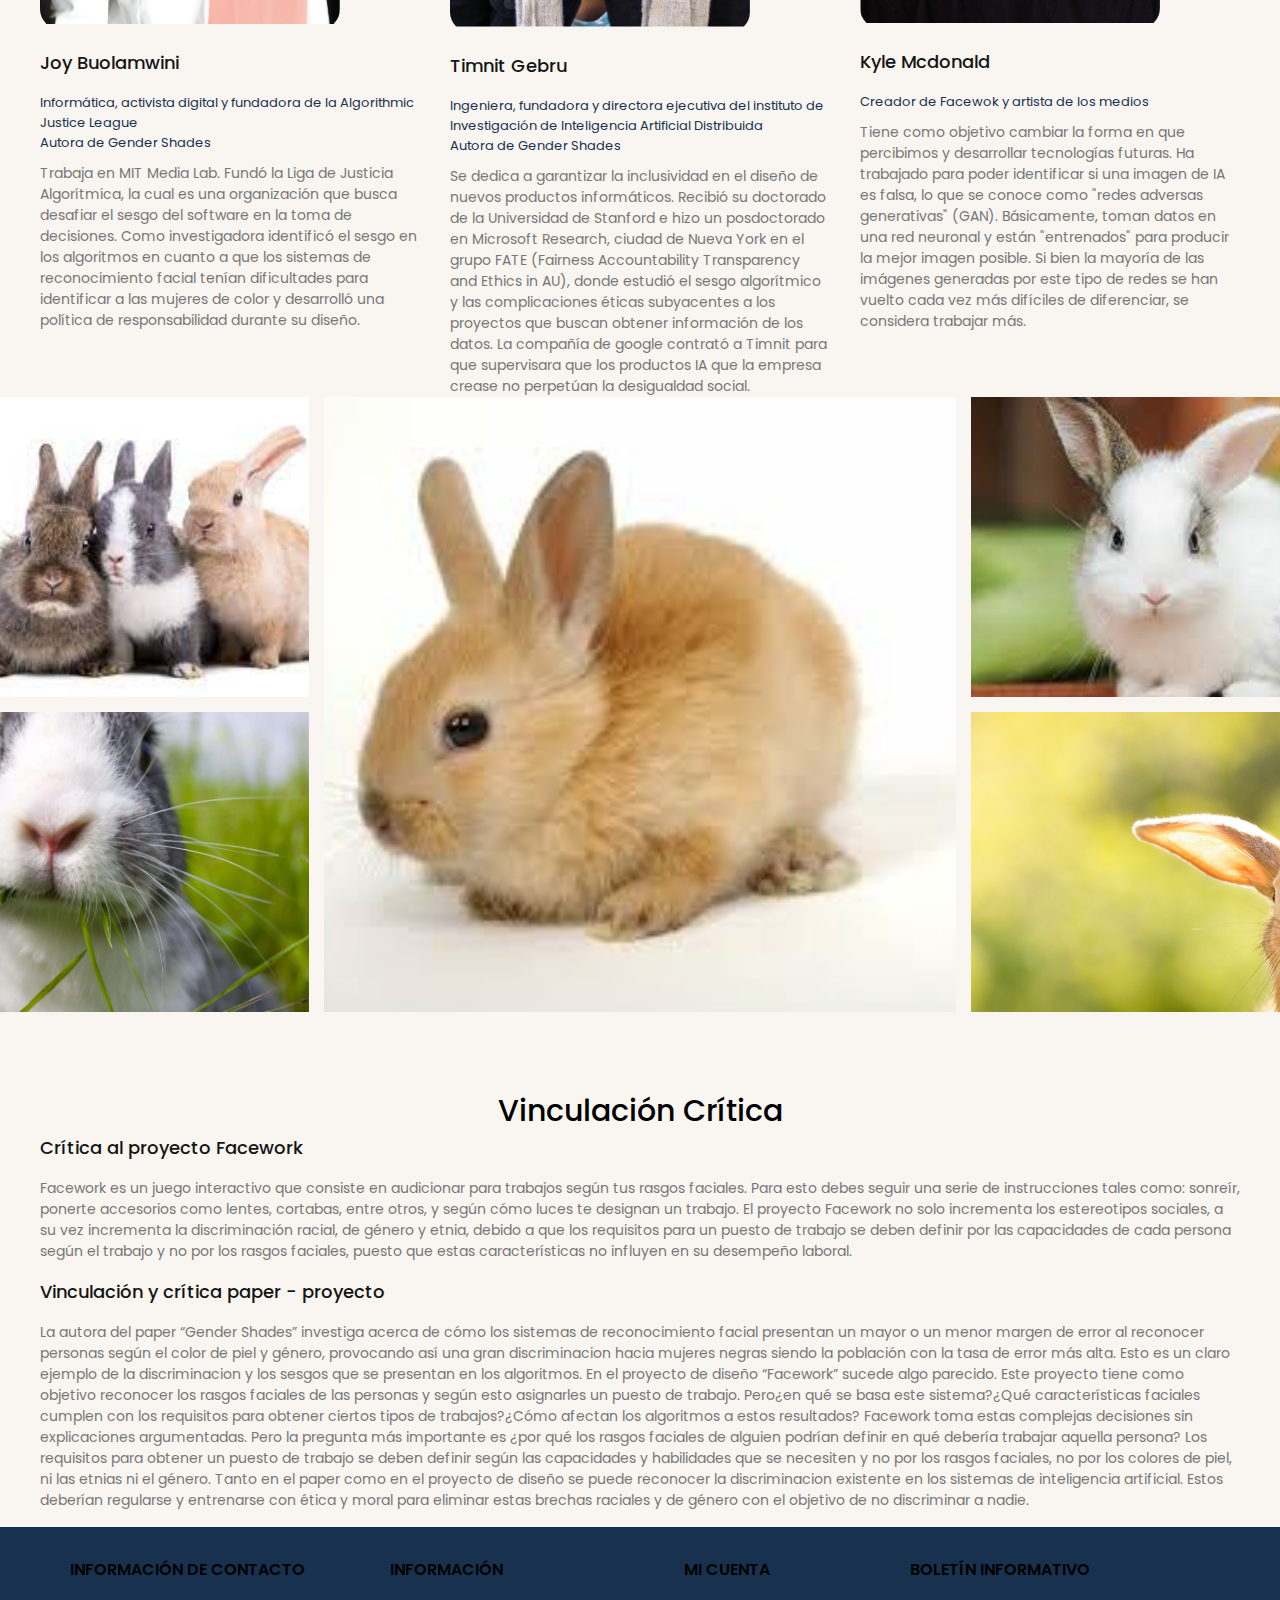
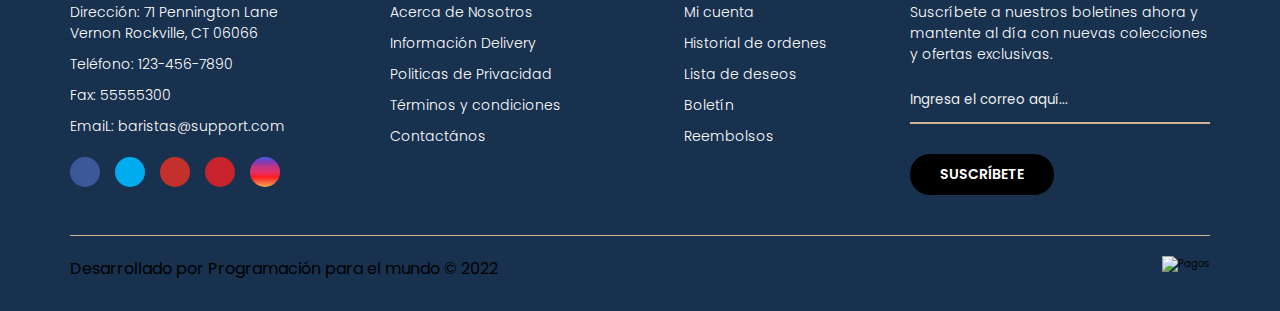
==== commit c19c71f5: "hice nuevas paginas de html para las reseñas del paper y el proyecto" ====
--- a/index.html
+++ b/index.html
@@ -75,11 +75,11 @@
 				<div class="container-categories">
 					<div class="card-category category-moca">
 						<p>Gender Shades</p>
-						<span>Ver más</span>
+						<a href="gendershades.html"><span>Ver más</span></a>
 					</div>
 					<div class="card-category category-capuchino">
 						<p>Facework</p>
-						<span>Ver más</span>
+						<a href="facework.html"><span>Ver más</span></a>
 					</div>
 				</div>
 			</section>
@@ -107,7 +107,6 @@
 								Trabaja en MIT Media Lab. Fundó la Liga de Justicia Algorítmica, la cual es una organización que busca desafiar el sesgo del software en la toma de decisiones. Como investigadora identificó el sesgo en los algoritmos en cuanto a que los sistemas de reconocimiento facial tenían dificultades para identificar a las mujeres de color y desarrolló una política de responsabilidad durante su diseño. 
 
 							</p>
-							<div class="btn-read-more">Leer más</div>
 						</div>
 					</div>
 					<div class="card-blog">
@@ -132,7 +131,6 @@
 								La compañía de google contrató a Timnit para que supervisara que los productos IA que la empresa crease no perpetúan la desigualdad social.
 
 							</p>
-							<div class="btn-read-more">Leer más</div>
 						</div>
 					</div>
 					<div class="card-blog">
@@ -152,7 +150,6 @@
 							<span>Creador de Facewok y artista de los medios</span>
 							<p> Tiene como objetivo cambiar la forma en que percibimos y desarrollar tecnologías futuras. Ha trabajado para poder identificar si una imagen de IA es falsa, lo que se conoce como "redes adversas generativas" (GAN). Básicamente, toman datos en una red neuronal y están "entrenados" para producir la mejor imagen posible. Si bien la mayoría de las imágenes generadas por este tipo de redes se han vuelto cada vez más difíciles de diferenciar, se considera trabajar más.
 							</p>
-							<div class="btn-read-more">Leer más</div>
 						</div>
 					</div>
 				</div>
--- a/styles.css
+++ b/styles.css
@@ -1,7 +1,7 @@
 @import url('https://fonts.googleapis.com/css2?family=Poppins:wght@300;400;500;600;700&display=swap');
 
 :root {
-	--primary-color: #c7a17a;
+	--primary-color: #18314f;
 	--background-color: #f9f5f0;
 	--dark-color: #151515;
 }
@@ -203,7 +203,7 @@
 /* ********************************** */
 .banner {
 	background-image: linear-gradient(100deg, #000000, #00000020),
-		url('img/banner.jpg');
+		url('img/banner.gif');
 	height: 60rem;
 	background-size: cover;
 	background-position: center;
@@ -259,7 +259,7 @@
 
 .card-feature {
 	display: flex;
-	align-items: center;
+	align-items: cent7er;
 	justify-content: center;
 	gap: 1.5rem;
 
@@ -1034,4 +1034,6 @@
 	.content p{
 		font-size: 1.6rem;
 	}
-}+}
+
+
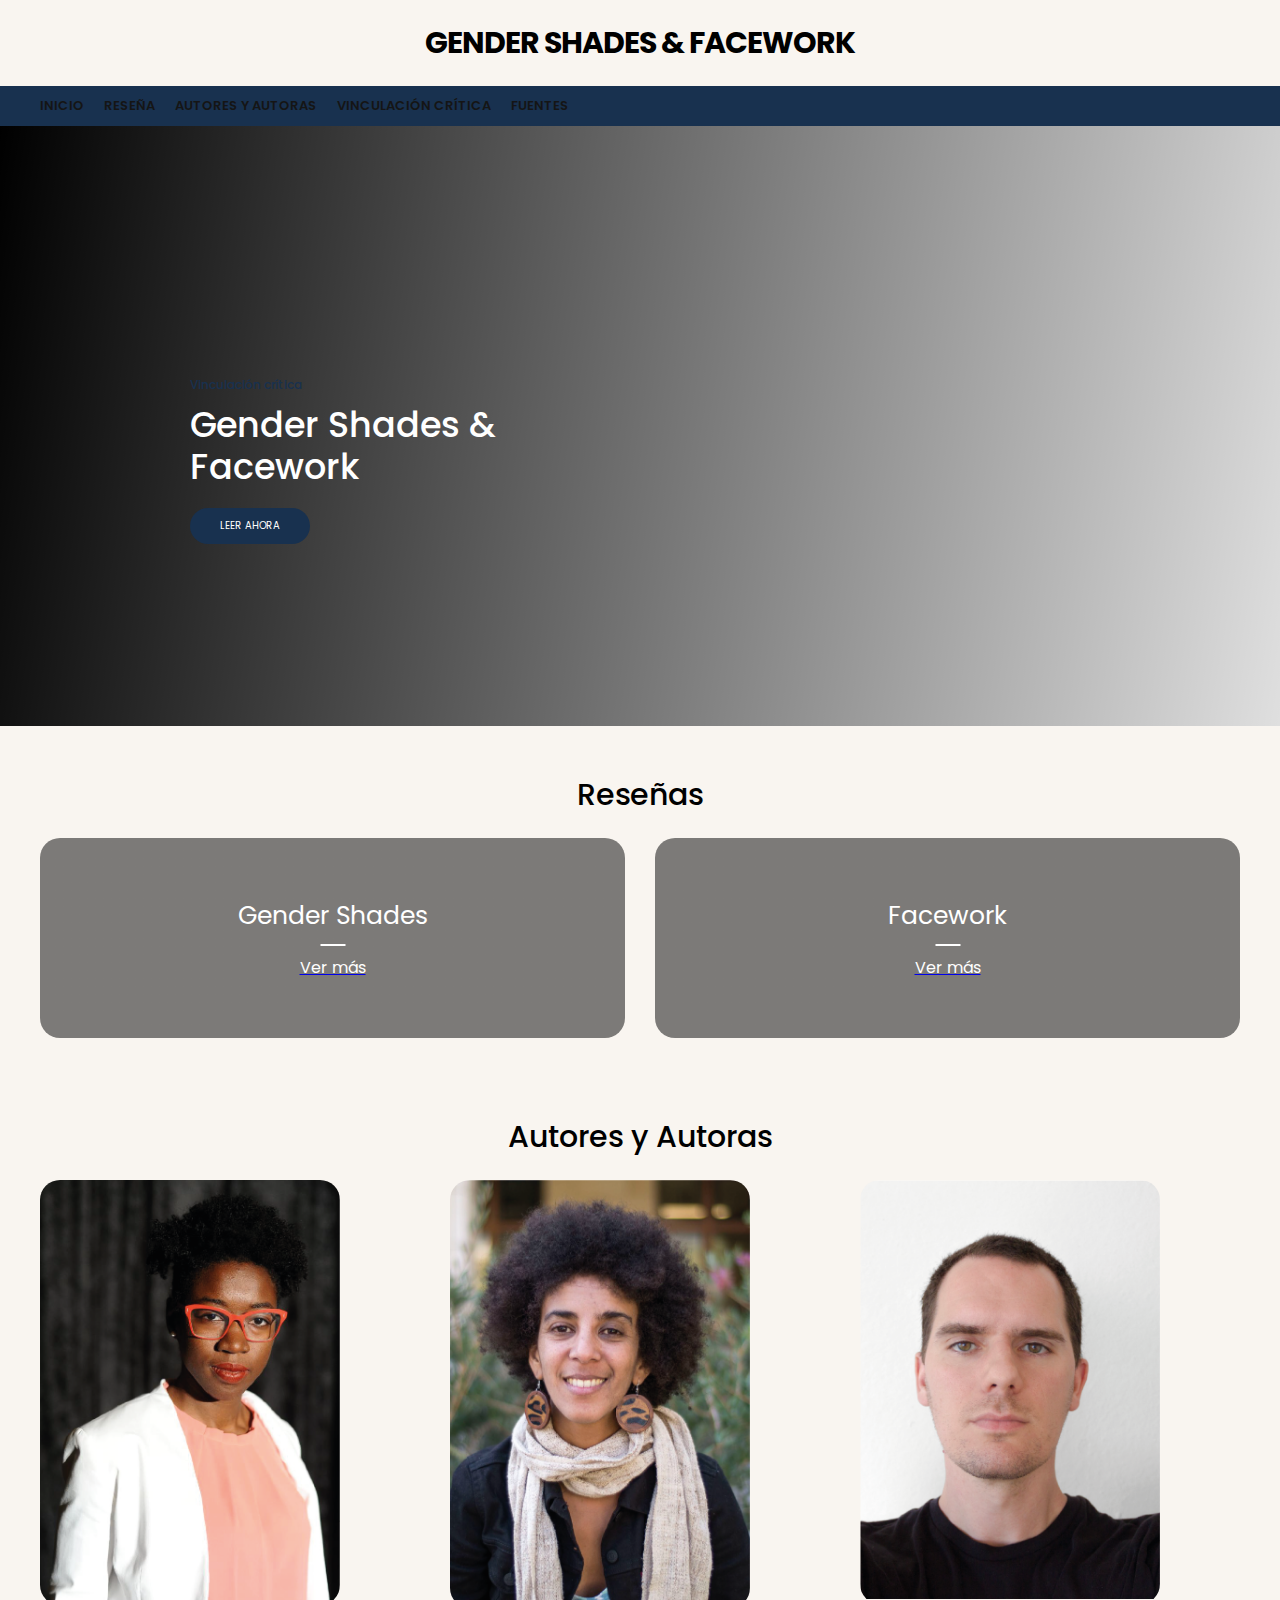
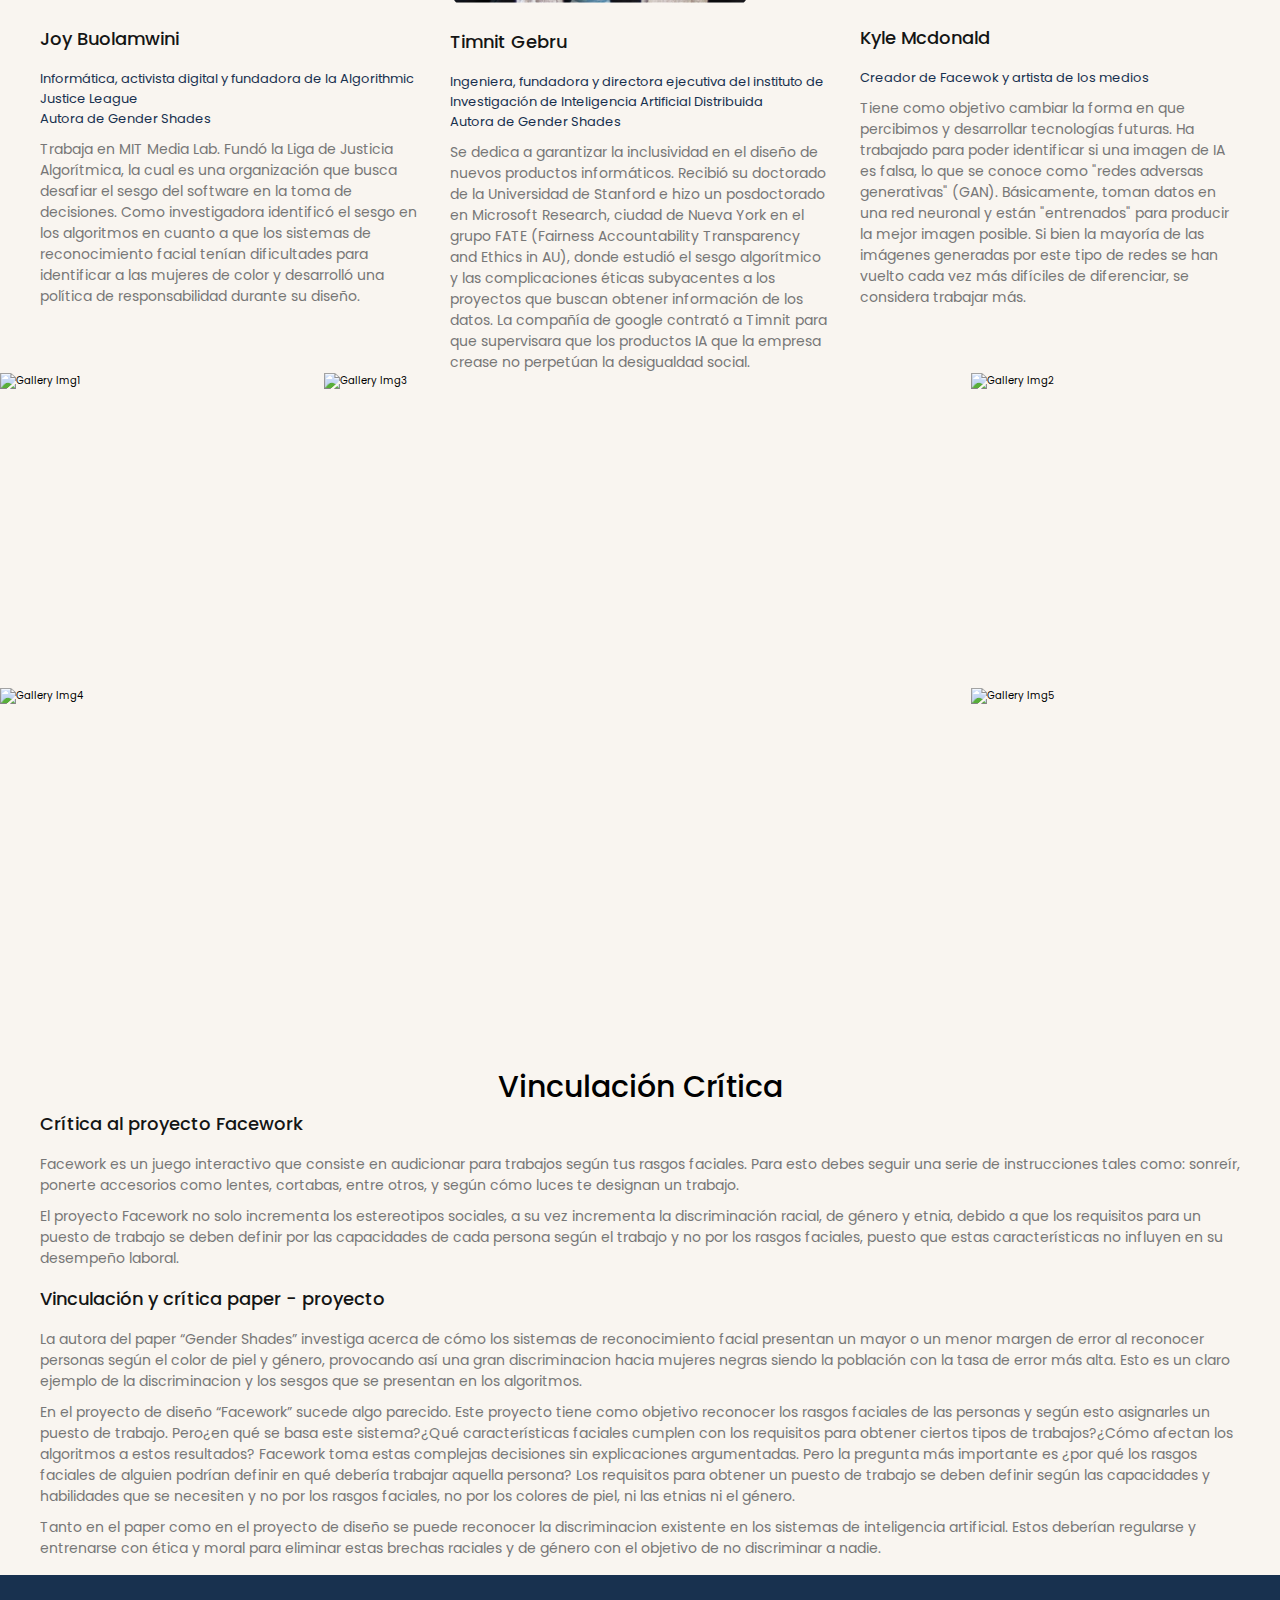
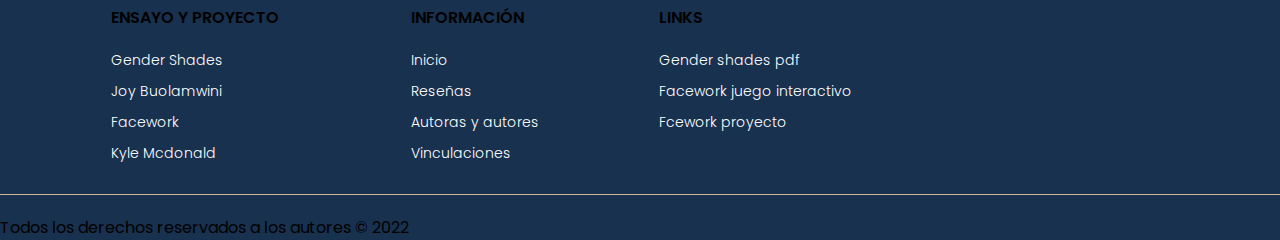
==== commit 35ce3eda: "header" ====
--- a/index.html
+++ b/index.html
@@ -15,24 +15,15 @@
 			<div class="container-hero">
 				<div class="container hero">
 					<div class="customer-support">
-						<i class="fa-solid fa-headset"></i>
 						<div class="content-customer-support">
-							<span class="text">Soporte al cliente</span>
-							<span class="number">123-456-7890</span>
 						</div>
 					</div>
 
 					<div class="container-logo">
-						<i class="fa-solid fa-mug-hot"></i>
-						<h1 class="logo"><a href="/">Baristas</a></h1>
+						<h1 class="logo"><a href="/">Gender Shades & Facework</a></h1>
 					</div>
 
 					<div class="container-user">
-						<i class="fa-solid fa-user"></i>
-						<i class="fa-solid fa-basket-shopping"></i>
-						<div class="content-shopping-cart">
-							<span class="text">Carrito</span>
-							<span class="number">(0)</span>
 						</div>
 					</div>
 				</div>
@@ -42,25 +33,20 @@
 				<nav class="navbar container">
 					<i class="fa-solid fa-bars"></i>
 					<ul class="menu">
-						<li><a href="#">Inicio</a></li>
-						<li><a href="#">Moca Helado</a></li>
-						<li><a href="#">Expreso</a></li>
-						<li><a href="#">Capuchino</a></li>
-						<li><a href="#">Más</a></li>
-						<li><a href="#">Blog</a></li>
+						<li><a href="#inicio">Inicio</a></li>
+						<li><a href="#reseñas">Reseña</a></li>
+						<li><a href="#autores">Autores y Autoras</a></li>
+						<li><a href="#vinculacion">Vinculación Crítica</a></li>
+						<li><a href="#fuentes">Fuentes</a></li>
 					</ul>
 
-					<form class="search-form">
-						<input type="search" placeholder="Buscar..." />
-						<button class="btn-search">
-							<i class="fa-solid fa-magnifying-glass"></i>
-						</button>
-					</form>
+					
 				</nav>
 			</div>
 		</header>
 
-		<section class="banner">
+
+		<section class="banner" id="inicio">
 			<div class="content-banner">
 				<p>Vinculación crítica</p>
 				<h2>Gender Shades & <br />Facework</h2>
@@ -70,7 +56,7 @@
 
 		<main class="main-content">
 
-			<section class="container top-categories">
+			<section class="container top-categories" id="reseñas">
 				<h1 class="heading-1"></br>Reseñas</h1>
 				<div class="container-categories">
 					<div class="card-category category-moca">
@@ -84,7 +70,7 @@
 				</div>
 			</section>
 
-<section class="container blogs">
+<section class="container blogs" id="autores">
 				<h1 class="heading-1"></br>Autores y Autoras</h1>
 
 				<div class="container-blogs">
@@ -157,23 +143,23 @@
 			
 			<section class="gallery">
 				<img
-					src="img/conejitos.jpeg"
+					src="img/facework3.jpg"
 					alt="Gallery Img1"
 					class="gallery-img-1"
 				/><img
-					src="img/conejo2.jpeg"
+					src="img/gendershades4.jpg"
 					alt="Gallery Img2"
 					class="gallery-img-2"
 				/><img
-					src="img/conejo3.jpeg"
+					src="img/gendershades3.jpg"
 					alt="Gallery Img3"
 					class="gallery-img-3"
 				/><img
-					src="img/conejo4.webp"
+					src="img/gendershades5.jpg"
 					alt="Gallery Img4"
 					class="gallery-img-4"
 				/><img
-					src="img/conejo5.jpeg"
+					src="img/gender_shades_2.jpg"
 					alt="Gallery Img5"
 					class="gallery-img-5"
 				/>
@@ -185,22 +171,23 @@
 						<div class="content-blog">
 							<h3>Crítica al proyecto Facework</h3>
 							<p>
-								Facework es un juego interactivo que consiste en audicionar para trabajos según tus rasgos faciales. Para esto debes seguir una serie de instrucciones tales como: sonreír, ponerte accesorios como lentes, cortabas, entre otros, y según cómo luces te designan un trabajo.   
-El proyecto Facework no solo incrementa los estereotipos sociales, a su vez incrementa la discriminación racial, de género y etnia, debido a que los requisitos para un puesto de trabajo se deben definir por las capacidades de cada persona según el trabajo y no por los rasgos faciales, puesto que estas características no influyen en su desempeño laboral. 
+								Facework es un juego interactivo que consiste en audicionar para trabajos según tus rasgos faciales. Para esto debes seguir una serie de instrucciones tales como: sonreír, ponerte accesorios como lentes, cortabas, entre otros, y según cómo luces te designan un trabajo.   </p>
+                            <p> 
+                            	El proyecto Facework no solo incrementa los estereotipos sociales, a su vez incrementa la discriminación racial, de género y etnia, debido a que los requisitos para un puesto de trabajo se deben definir por las capacidades de cada persona según el trabajo y no por los rasgos faciales, puesto que estas características no influyen en su desempeño laboral. 
 
 							</p>
 							<br>
 
 							<h3>Vinculación y crítica paper - proyecto</h3>
 							<p>
-								La autora del paper “Gender Shades” investiga acerca de cómo los sistemas de reconocimiento facial presentan un mayor o un menor margen de error al reconocer personas según el color de piel y género, provocando así una gran discriminacion hacia mujeres negras siendo la población con la tasa de error más alta. Esto es un claro ejemplo de la discriminacion y los sesgos que se presentan en los algoritmos.
-
-En el proyecto de diseño “Facework” sucede algo parecido. Este proyecto tiene como objetivo reconocer los rasgos faciales de las personas y según esto asignarles un puesto de trabajo. Pero¿en qué se basa este sistema?¿Qué características faciales cumplen con los requisitos para obtener ciertos tipos de trabajos?¿Cómo afectan los algoritmos a estos resultados? Facework toma estas complejas decisiones sin explicaciones argumentadas. Pero la pregunta más importante es ¿por qué los rasgos faciales de alguien podrían definir en qué debería trabajar aquella persona? Los requisitos para obtener un puesto de trabajo se deben definir según las capacidades y habilidades que se necesiten y no por los rasgos faciales, no por los colores de piel, ni las etnias ni el género. 
-
-Tanto en el paper como en el proyecto de diseño se puede reconocer la discriminacion existente en los sistemas de inteligencia artificial. Estos deberían regularse y entrenarse con ética y moral para eliminar estas brechas raciales y de género con el objetivo de no discriminar a nadie.  
-
- 
-							</p>
+								La autora del paper “Gender Shades” investiga acerca de cómo los sistemas de reconocimiento facial presentan un mayor o un menor margen de error al reconocer personas según el color de piel y género, provocando así una gran discriminacion hacia mujeres negras siendo la población con la tasa de error más alta. Esto es un claro ejemplo de la discriminacion y los sesgos que se presentan en los algoritmos. </p>
+
+                            <p> 
+                            En el proyecto de diseño “Facework” sucede algo parecido. Este proyecto tiene como objetivo reconocer los rasgos faciales de las personas y según esto asignarles un puesto de trabajo. Pero¿en qué se basa este sistema?¿Qué características faciales cumplen con los requisitos para obtener ciertos tipos de trabajos?¿Cómo afectan los algoritmos a estos resultados? Facework toma estas complejas decisiones sin explicaciones argumentadas. Pero la pregunta más importante es ¿por qué los rasgos faciales de alguien podrían definir en qué debería trabajar aquella persona? Los requisitos para obtener un puesto de trabajo se deben definir según las capacidades y habilidades que se necesiten y no por los rasgos faciales, no por los colores de piel, ni las etnias ni el género. </p>
+
+                        <p> 
+                        	Tanto en el paper como en el proyecto de diseño se puede reconocer la discriminacion existente en los sistemas de inteligencia artificial. Estos deberían regularse y entrenarse con ética y moral para eliminar estas brechas raciales y de género con el objetivo de no discriminar a nadie.  
+                            </p>
 							<br>
 
 
@@ -208,12 +195,6 @@
 					</div>
 
 			</section>
-
-
-
-
-
-
 
 		</main>
 
@@ -221,78 +202,47 @@
 			<div class="container container-footer">
 				<div class="menu-footer">
 					<div class="contact-info">
-						<p class="title-footer">Información de Contacto</p>
+						<p class="title-footer">Ensayo y proyecto</p>
 						<ul>
 							<li>
-								Dirección: 71 Pennington Lane Vernon Rockville, CT
-								06066
+								Gender Shades
 							</li>
-							<li>Teléfono: 123-456-7890</li>
-							<li>Fax: 55555300</li>
-							<li>EmaiL: baristas@support.com</li>
+							<li>Joy Buolamwini</li>
+							<li>Facework</li>
+							<li>Kyle Mcdonald</li>
 						</ul>
-						<div class="social-icons">
-							<span class="facebook">
-								<i class="fa-brands fa-facebook-f"></i>
-							</span>
-							<span class="twitter">
-								<i class="fa-brands fa-twitter"></i>
-							</span>
-							<span class="youtube">
-								<i class="fa-brands fa-youtube"></i>
-							</span>
-							<span class="pinterest">
-								<i class="fa-brands fa-pinterest-p"></i>
-							</span>
-							<span class="instagram">
-								<i class="fa-brands fa-instagram"></i>
-							</span>
-						</div>
-					</div>
-
-					<div class="information">
+					</div>
+
+					<div id="fuentes" class="information">
 						<p class="title-footer">Información</p>
 						<ul>
-							<li><a href="#">Acerca de Nosotros</a></li>
-							<li><a href="#">Información Delivery</a></li>
-							<li><a href="#">Politicas de Privacidad</a></li>
-							<li><a href="#">Términos y condiciones</a></li>
-							<li><a href="#">Contactános</a></li>
+							<li><a href="#inicio">Inicio</a></li>
+							<li><a href="#reseñas">Reseñas</a></li>
+							<li><a href="#autores">Autoras y autores</a></li>
+							<li><a href="#vinculacion">Vinculaciones</a></li>
+							
 						</ul>
 					</div>
 
 					<div class="my-account">
-						<p class="title-footer">Mi cuenta</p>
+						<p class="title-footer">Links</p>
 
 						<ul>
-							<li><a href="#">Mi cuenta</a></li>
-							<li><a href="#">Historial de ordenes</a></li>
-							<li><a href="#">Lista de deseos</a></li>
-							<li><a href="#">Boletín</a></li>
-							<li><a href="#">Reembolsos</a></li>
+							<li><a href="https://proceedings.mlr.press/v81/buolamwini18a/buolamwini18a.pdf">Gender shades pdf</a></li>
+							<li><a href="https://facework.app/">Facework juego interactivo</a></li> 
+							<li><a href="https://www.idfa.nl/en/film/caddcd42-9dc4-4352-a74b-08a635a577ea/facework">Fcework proyecto</a></li>
+
 						</ul>
 					</div>
 
-					<div class="newsletter">
-						<p class="title-footer">Boletín informativo</p>
-
-						<div class="content">
-							<p>
-								Suscríbete a nuestros boletines ahora y mantente al
-								día con nuevas colecciones y ofertas exclusivas.
-							</p>
-							<input type="email" placeholder="Ingresa el correo aquí...">
-							<button>Suscríbete</button>
-						</div>
 					</div>
 				</div>
 
 				<div class="copyright">
 					<p>
-						Desarrollado por Programación para el mundo &copy; 2022
+					Todos los derechos reservados a los autores &copy; 2022
 					</p>
 
-					<img src="img/payment.png" alt="Pagos">
 				</div>
 			</div>
 		</footer>
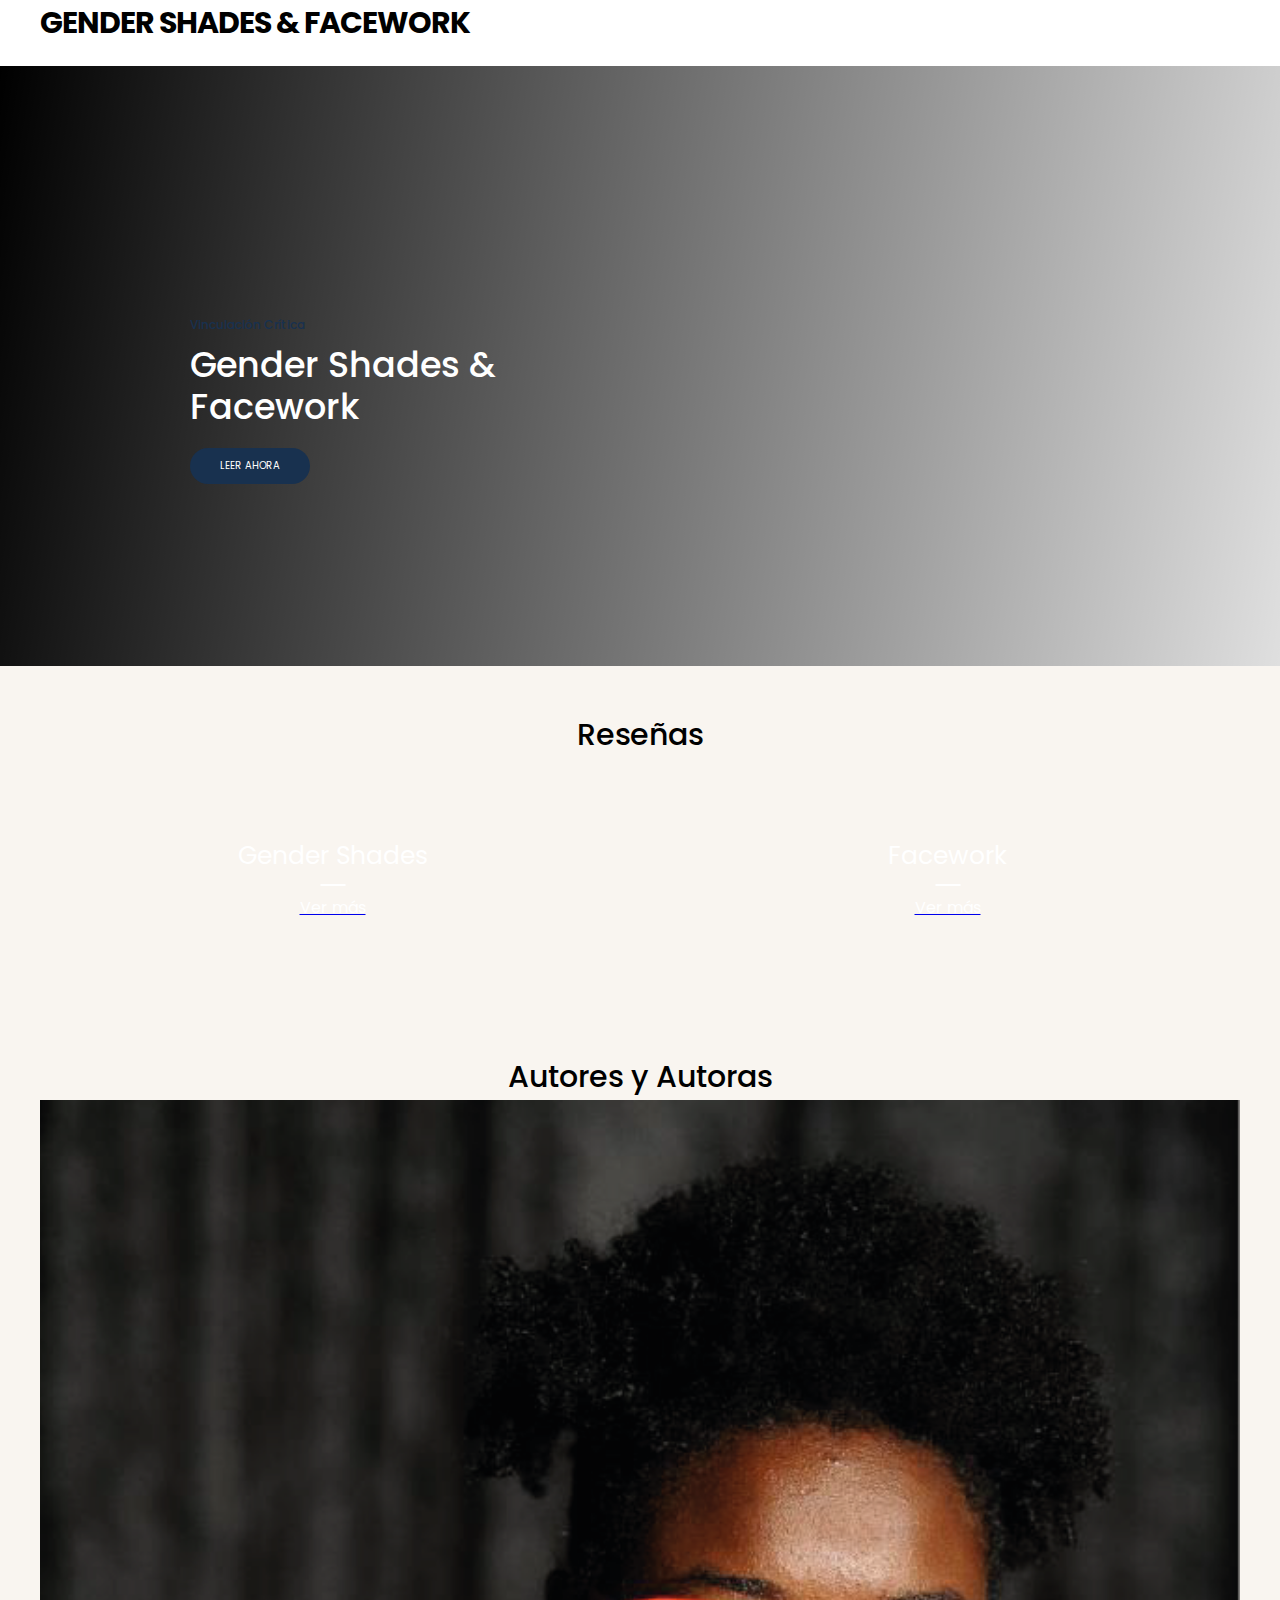
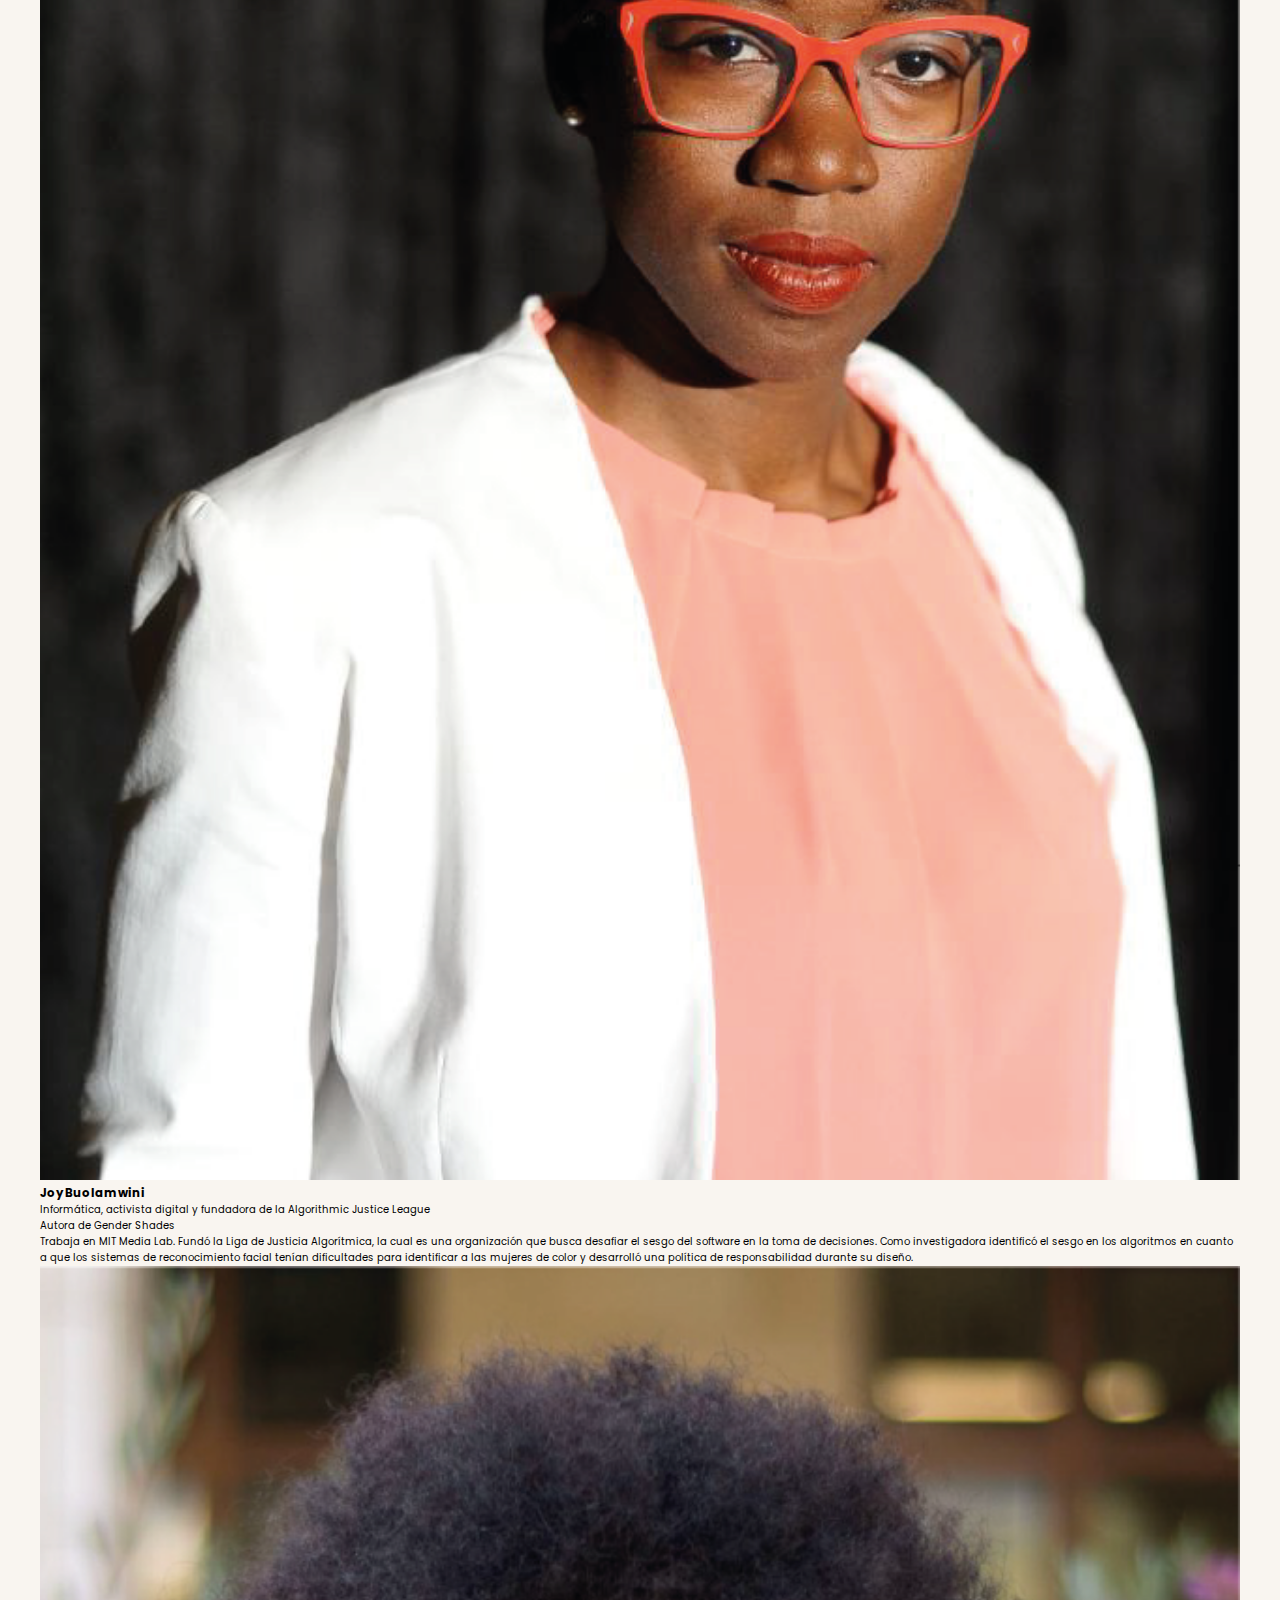
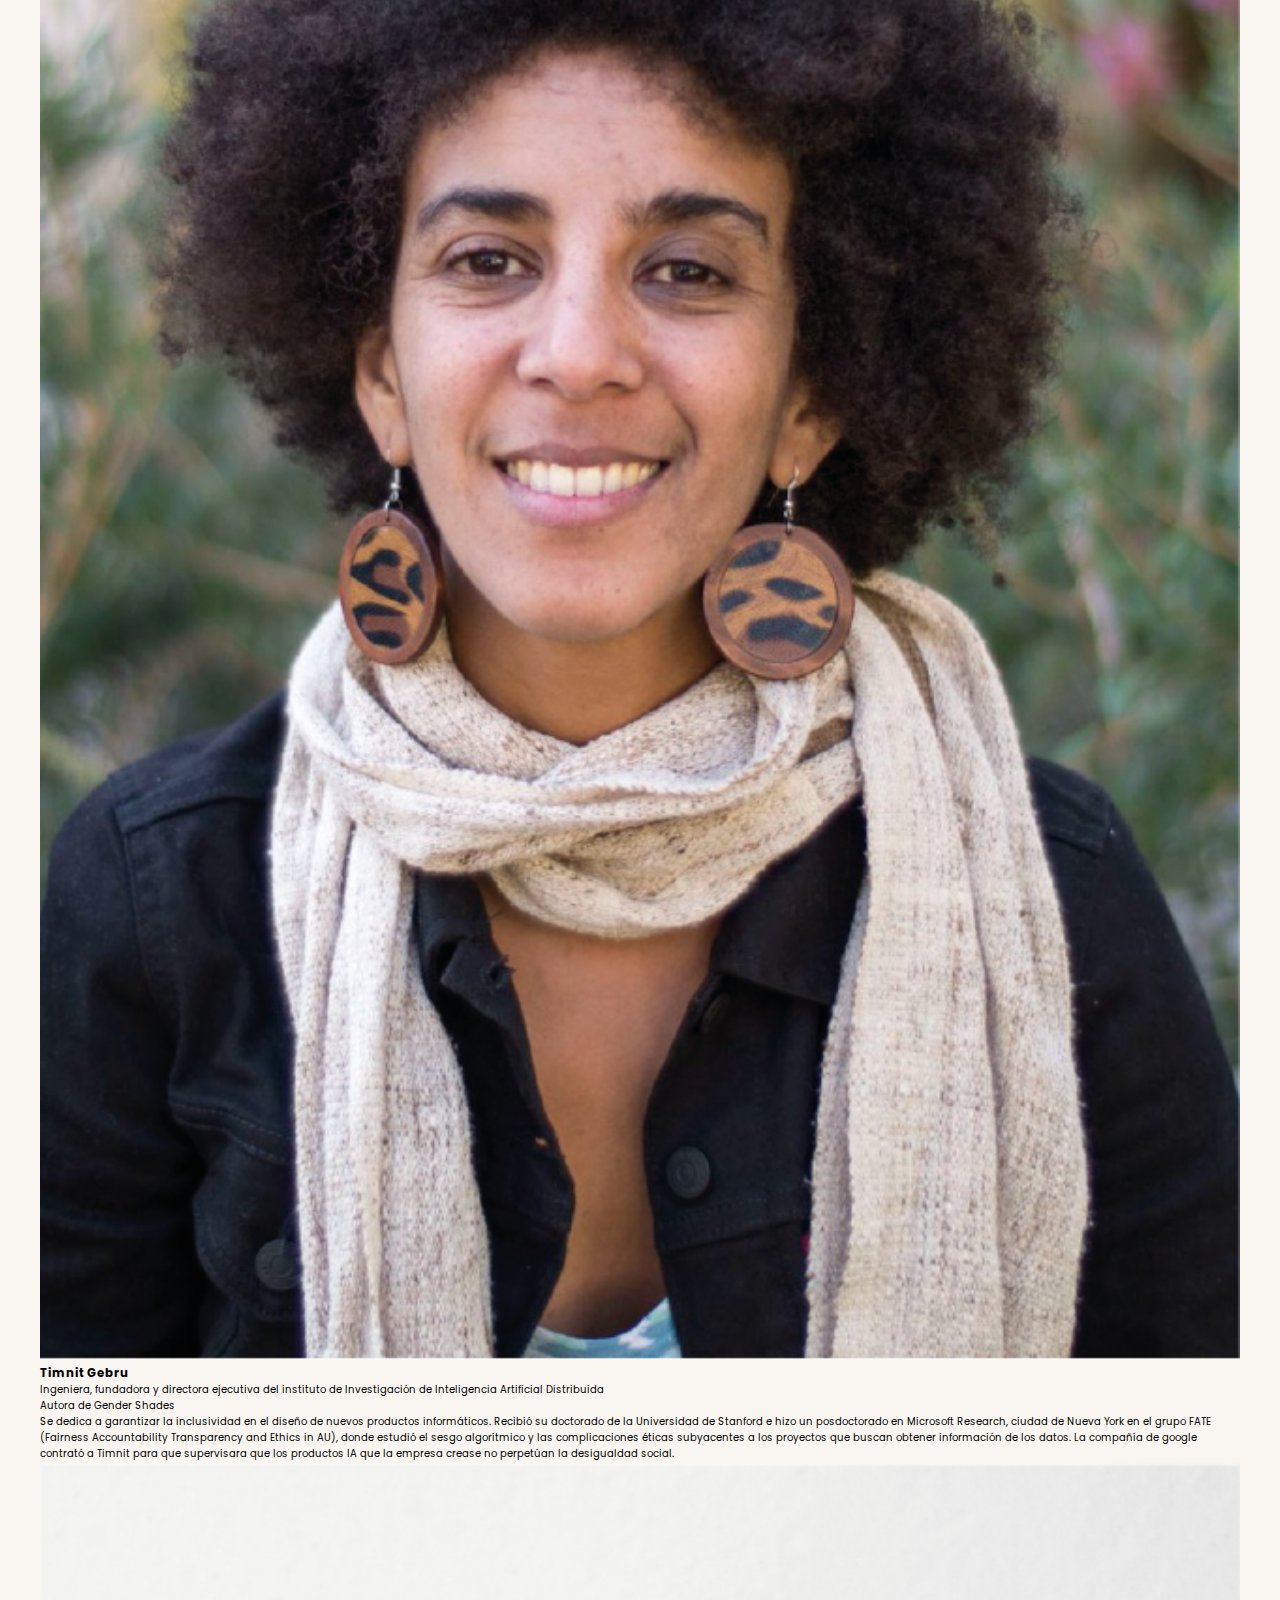
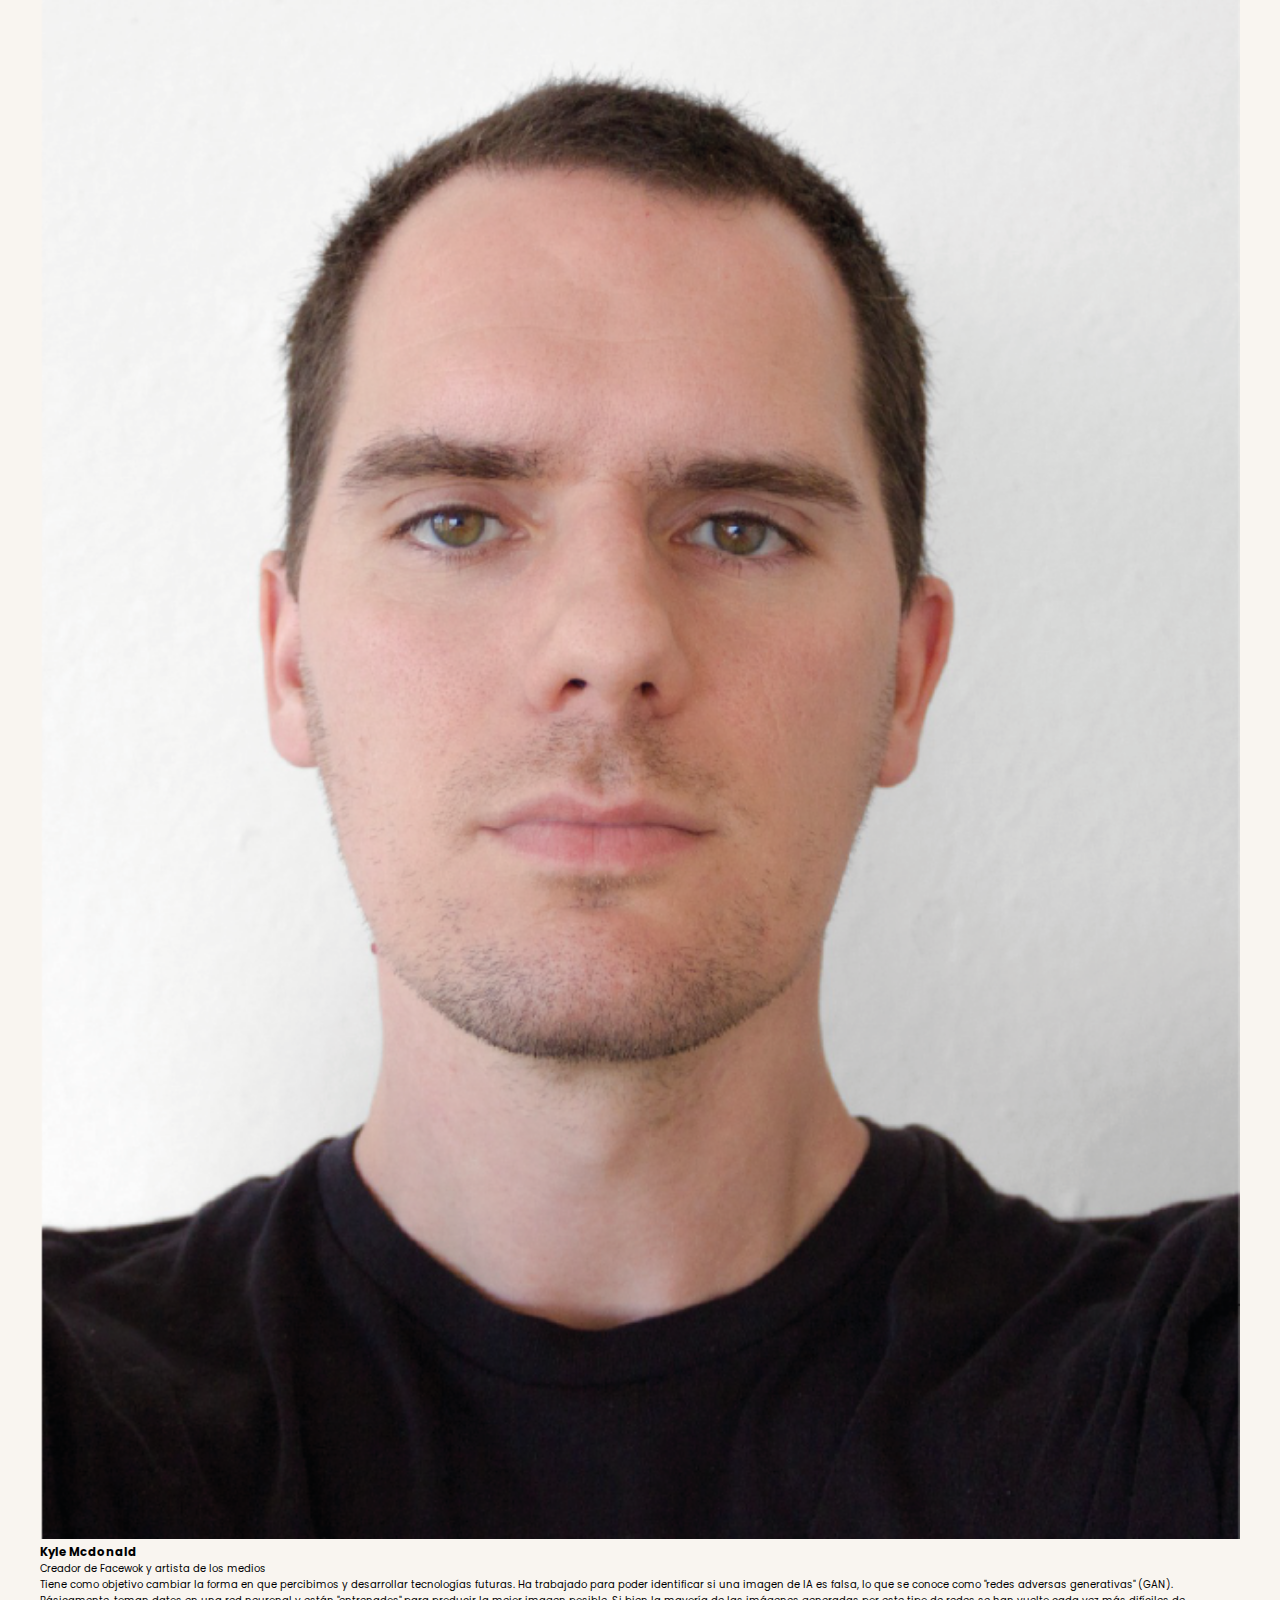
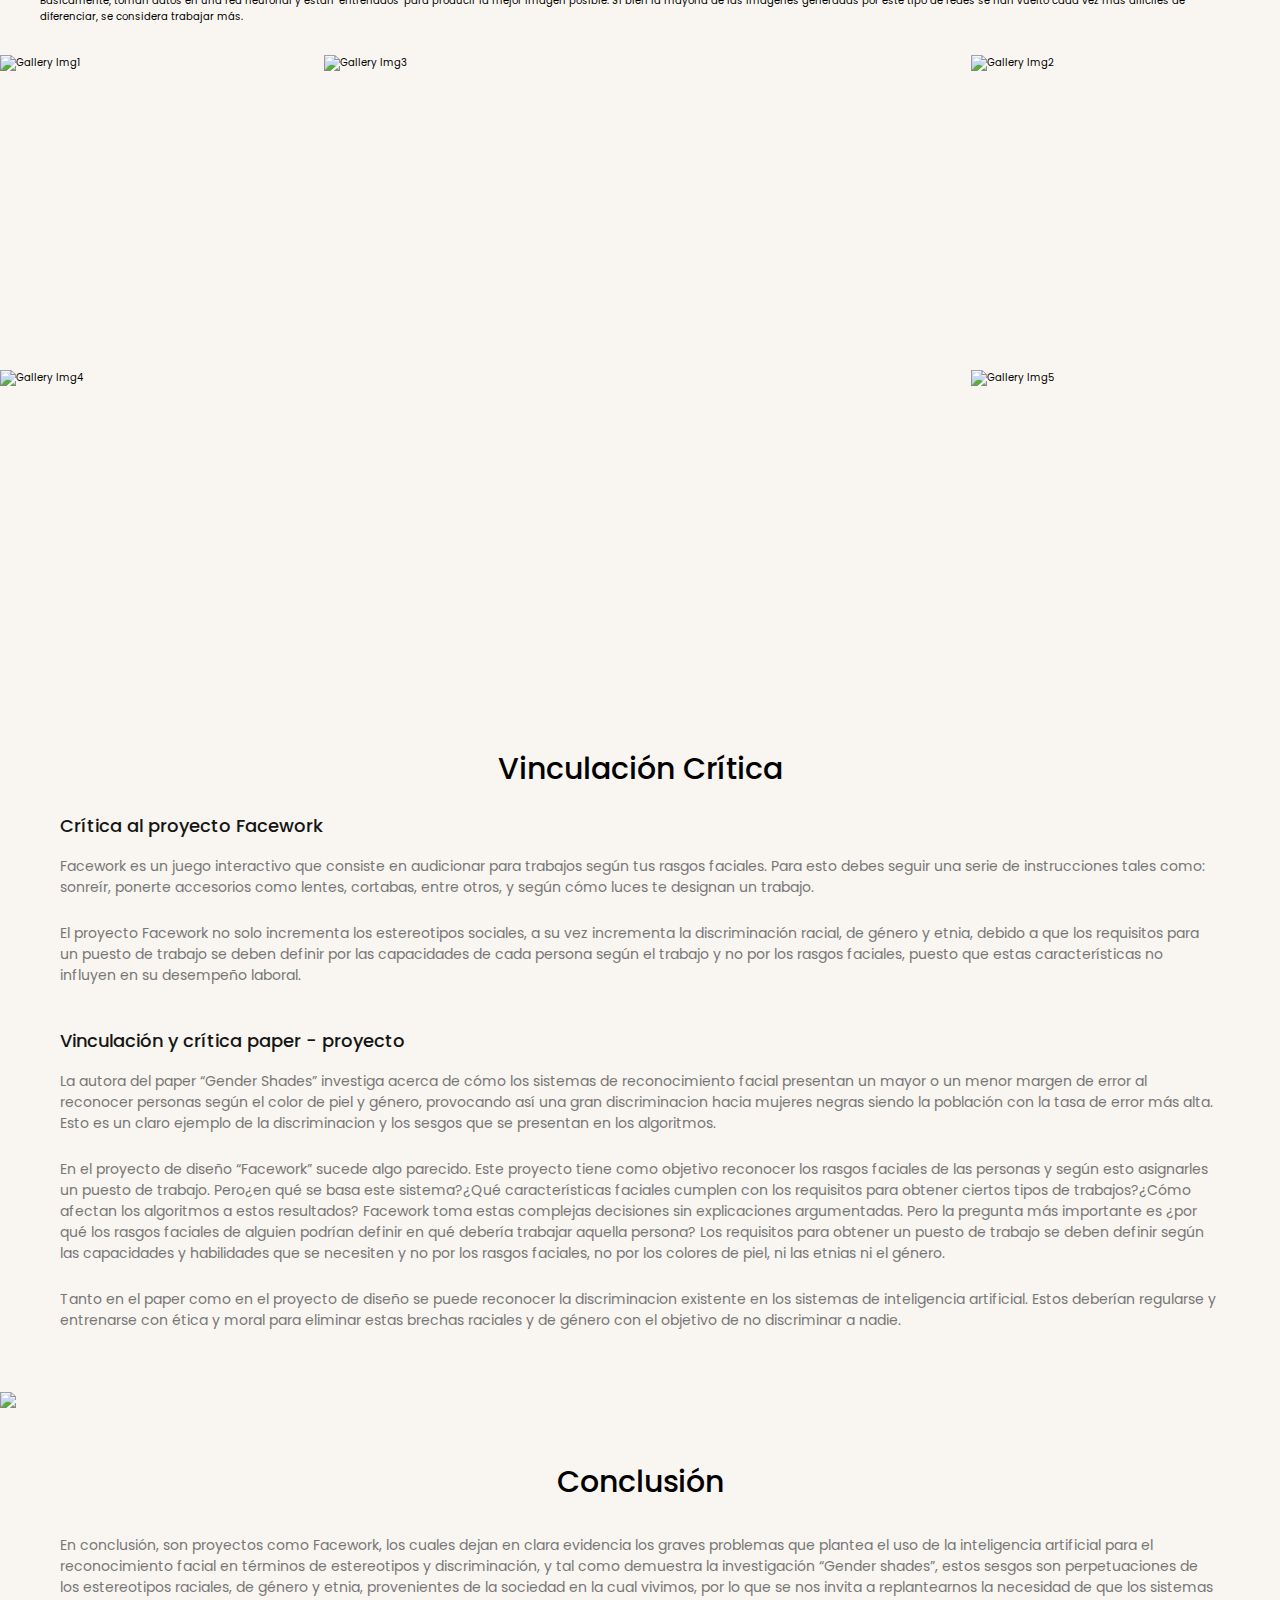
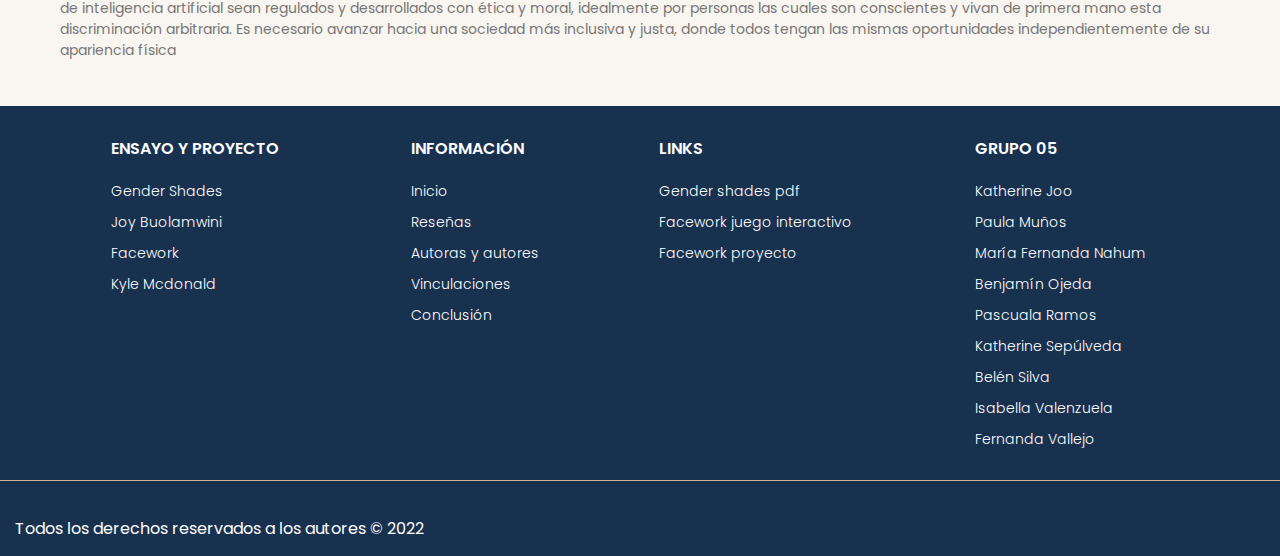
==== commit 813f9fa2: "icono pestaña" ====
--- a/index.html
+++ b/index.html
@@ -9,38 +9,34 @@
 		/>
 		<title>Grupo 5</title>
 		<link rel="stylesheet" href="styles.css" />
+		<link rel="icon" href="img/icono.png">
 	</head>
 	<body>
 		<header>
-			<div class="container-hero">
-				<div class="container hero">
+			<div class="container-titulo">
+				<div class="container titulo">
 					<div class="customer-support">
-						<div class="content-customer-support">
-						</div>
+						
 					</div>
 
 					<div class="container-logo">
 						<h1 class="logo"><a href="/">Gender Shades & Facework</a></h1>
 					</div>
-
-					<div class="container-user">
-						</div>
-					</div>
-				</div>
-			</div>
-
-			<div class="container-navbar">
-				<nav class="navbar container">
+					</div>
+				</div>
+			</div>
+
+			<div class="container-menu">
+				<nav class="menu1 container">
 					<i class="fa-solid fa-bars"></i>
 					<ul class="menu">
 						<li><a href="#inicio">Inicio</a></li>
 						<li><a href="#reseñas">Reseña</a></li>
 						<li><a href="#autores">Autores y Autoras</a></li>
 						<li><a href="#vinculacion">Vinculación Crítica</a></li>
+						<li><a href="#conclusion">Conclusión</a></li>
 						<li><a href="#fuentes">Fuentes</a></li>
 					</ul>
-
-					
 				</nav>
 			</div>
 		</header>
@@ -48,7 +44,7 @@
 
 		<section class="banner" id="inicio">
 			<div class="content-banner">
-				<p>Vinculación crítica</p>
+				<p>Vinculación Crítica</p>
 				<h2>Gender Shades & <br />Facework</h2>
 				<a href="#vinculacion">Leer ahora</a>
 			</div>
@@ -59,34 +55,27 @@
 			<section class="container top-categories" id="reseñas">
 				<h1 class="heading-1"></br>Reseñas</h1>
 				<div class="container-categories">
-					<div class="card-category category-moca">
+					<div class="card-category category-gs">
 						<p>Gender Shades</p>
 						<a href="gendershades.html"><span>Ver más</span></a>
 					</div>
-					<div class="card-category category-capuchino">
+					<div class="card-category category-fw">
 						<p>Facework</p>
 						<a href="facework.html"><span>Ver más</span></a>
 					</div>
 				</div>
 			</section>
 
-<section class="container blogs" id="autores">
+<section class="container autores" id="autores">
 				<h1 class="heading-1"></br>Autores y Autoras</h1>
 
-				<div class="container-blogs">
-					<div class="card-blog">
+				<div class="container-autores">
+					<div class="card-autores">
 						<div class="container-img">
 							<img src="img/Joy.png" alt="Imagen Blog 1" />
-							<div class="button-group-blog">
-								<span>
-									<i class="fa-solid fa-magnifying-glass"></i>
-								</span>
-								<span>
-									<i class="fa-solid fa-link"></i>
-								</span>
-							</div>
-						</div>
-						<div class="content-blog">
+						
+						</div>
+						<div class="content-autores">
 							<h3>Joy Buolamwini</h3>
 							<span>Informática, activista digital y fundadora de la Algorithmic Justice League<br /> Autora de Gender Shades</span>
 							<p>
@@ -95,19 +84,12 @@
 							</p>
 						</div>
 					</div>
-					<div class="card-blog">
+					<div class="card-autores">
 						<div class="container-img">
 							<img src="img/Timnit.png" alt="Imagen Blog 2" />
-							<div class="button-group-blog">
-								<span>
-									<i class="fa-solid fa-magnifying-glass"></i>
-								</span>
-								<span>
-									<i class="fa-solid fa-link"></i>
-								</span>
-							</div>
-						</div>
-						<div class="content-blog">
+							
+						</div>
+						<div class="content-autores">
 							<h3>Timnit Gebru</h3>
 							<span>Ingeniera, fundadora y directora ejecutiva del instituto de Investigación de Inteligencia Artificial Distribuida<br /> Autora de Gender Shades</span>
 							<p>
@@ -119,19 +101,12 @@
 							</p>
 						</div>
 					</div>
-					<div class="card-blog">
+					<div class="card-autores">
 						<div class="container-img">
 							<img src="img/kyle.png" alt="Imagen Blog 3" />
-							<div class="button-group-blog">
-								<span>
-									<i class="fa-solid fa-magnifying-glass"></i>
-								</span>
-								<span>
-									<i class="fa-solid fa-link"></i>
-								</span>
-							</div>
-						</div>
-						<div class="content-blog">
+							
+						</div>
+						<div class="content-autores">
 							<h3>Kyle Mcdonald</h3>
 							<span>Creador de Facewok y artista de los medios</span>
 							<p> Tiene como objetivo cambiar la forma en que percibimos y desarrollar tecnologías futuras. Ha trabajado para poder identificar si una imagen de IA es falsa, lo que se conoce como "redes adversas generativas" (GAN). Básicamente, toman datos en una red neuronal y están "entrenados" para producir la mejor imagen posible. Si bien la mayoría de las imágenes generadas por este tipo de redes se han vuelto cada vez más difíciles de diferenciar, se considera trabajar más.
@@ -196,6 +171,20 @@
 
 			</section>
 
+
+<img src="img/gendershades5.jpg" class="imgentre">
+
+
+
+<section class="container conclusion" id="conclusion">
+				<h1 class="heading-1"><br>Conclusión</h1>
+				<div class="container-conclusion">
+						<div class="content-blog">
+							<p>En conclusión, son proyectos como Facework, los cuales dejan en clara evidencia los graves problemas que plantea el uso de la inteligencia artificial para el reconocimiento facial en términos de estereotipos y discriminación, y tal como demuestra la investigación “Gender shades”, estos sesgos son perpetuaciones de los estereotipos raciales, de género y etnia, provenientes de la sociedad en la cual vivimos, por lo que se nos invita a replantearnos la necesidad de que los sistemas de inteligencia artificial sean regulados y desarrollados con ética y moral, idealmente por personas las cuales son conscientes y vivan de primera mano esta discriminación arbitraria. Es necesario avanzar hacia una sociedad más inclusiva y justa, donde todos tengan las mismas oportunidades independientemente de su apariencia física </p>
+						</div>
+					</div>
+			</section>
+
 		</main>
 
 		<footer class="footer">
@@ -220,7 +209,7 @@
 							<li><a href="#reseñas">Reseñas</a></li>
 							<li><a href="#autores">Autoras y autores</a></li>
 							<li><a href="#vinculacion">Vinculaciones</a></li>
-							
+							<li><a href="#conclusion">Conclusión</a></li>
 						</ul>
 					</div>
 
@@ -230,11 +219,25 @@
 						<ul>
 							<li><a href="https://proceedings.mlr.press/v81/buolamwini18a/buolamwini18a.pdf">Gender shades pdf</a></li>
 							<li><a href="https://facework.app/">Facework juego interactivo</a></li> 
-							<li><a href="https://www.idfa.nl/en/film/caddcd42-9dc4-4352-a74b-08a635a577ea/facework">Fcework proyecto</a></li>
-
-						</ul>
-					</div>
-
+							<li><a href="https://www.idfa.nl/en/film/caddcd42-9dc4-4352-a74b-08a635a577ea/facework">Facework proyecto</a></li>
+
+						</ul>
+
+					</div>
+                    <div class="contact-info">
+						<p class="title-footer">Grupo 05</p>
+						<ul>
+							<li>Katherine Joo</li>
+							<li>Paula Muños</li>
+							<li>María Fernanda Nahum</li>
+							<li>Benjamín Ojeda</li>
+							<li>Pascuala Ramos</li>
+							<li>Katherine Sepúlveda</li>
+							<li>Belén Silva</li>
+							<li>Isabella Valenzuela</li>
+							<li>Fernanda Vallejo</li>
+						</ul>
+					</div>
 					</div>
 				</div>
 
@@ -247,9 +250,7 @@
 			</div>
 		</footer>
 
-		<script
-			src="https://kit.fontawesome.com/81581fb069.js"
-			crossorigin="anonymous"
-		></script>
 	</body>
-</html>+</html>
+
+<!--codigo extraido de https://www.youtube.com/watch?v=L3tal8ATx5o-->--- a/styles.css
+++ b/styles.css
@@ -130,7 +130,7 @@
 .menu a {
 	text-decoration: none;
 	font-size: 1.3rem;
-	color: var(--dark-color);
+	color: white;
 	font-weight: 600;
 	text-transform: uppercase;
 	position: relative;
@@ -397,7 +397,7 @@
 /*               GALLERY              */
 /* ********************************** */
 .gallery {
-	display: grid;
+	display: grid;margin-top: 30px;
 	grid-template-columns: repeat(4, 1fr);
 	grid-template-rows: repeat(2, 30rem);
 	gap: 1.5rem;
@@ -616,6 +616,8 @@
 	color: #fff;
 }
 
+.content-blog { padding:20px }
+
 .content-blog h3 {
 	font-size: 1.8rem;
 	margin-bottom: 1.7rem;
@@ -632,6 +634,7 @@
 	margin-top: 1rem;
 	font-size: 1.4rem;
 	color: #777;
+	margin-bottom: 25px;
 }
 
 .content-blog span {
@@ -686,6 +689,7 @@
 	font-weight: 600;
 	font-size: 1.6rem;
 	text-transform: uppercase;
+	color: white;
 }
 
 .contact-info,
@@ -726,78 +730,12 @@
 	color: var(--dark-color);
 }
 
-.social-icons {
-	display: flex;
-	gap: 1.5rem;
-}
-
-.social-icons span {
-	border-radius: 50%;
-	width: 3rem;
-	height: 3rem;
-
-	display: flex;
-	align-items: center;
-	justify-content: center;
-}
-
-.social-icons span i {
-	color: #fff;
-	font-size: 1.2rem;
-}
-
-.facebook {
-	background-color: #3b5998;
-}
-
-.twitter {
-	background-color: #00acee;
-}
-
-.youtube {
-	background-color: #c4302b;
-}
-
-.pinterest {
-	background-color: #c8232c;
-}
-
-.instagram {
-	background: linear-gradient(
-		#405de6,
-		#833ab4,
-		#c13584,
-		#e1306c,
-		#fd1d1d,
-		#f56040,
-		#fcaf45
-	);
-}
-
 .content p {
 	font-size: 1.4rem;
 	color: #fff;
 	font-weight: 300;
 }
 
-.content input {
-	outline: none;
-	background: none;
-	border: none;
-	border-bottom: 2px solid #d2b495;
-	cursor: pointer;
-	padding: 0.5rem 0 1.2rem;
-	color: var(--dark-color);
-	display: block;
-	margin-bottom: 3rem;
-	margin-top: 2rem;
-	width: 100%;
-	font-family: inherit;
-}
-
-.content input::-webkit-input-placeholder {
-	color: #eee;
-}
 
 .content button {
 	border: none;
@@ -828,6 +766,7 @@
 .copyright p {
 	font-weight: 400;
 	font-size: 1.6rem;
+	color: white;padding: 15px;
 }
 
 /* ********************************** */
